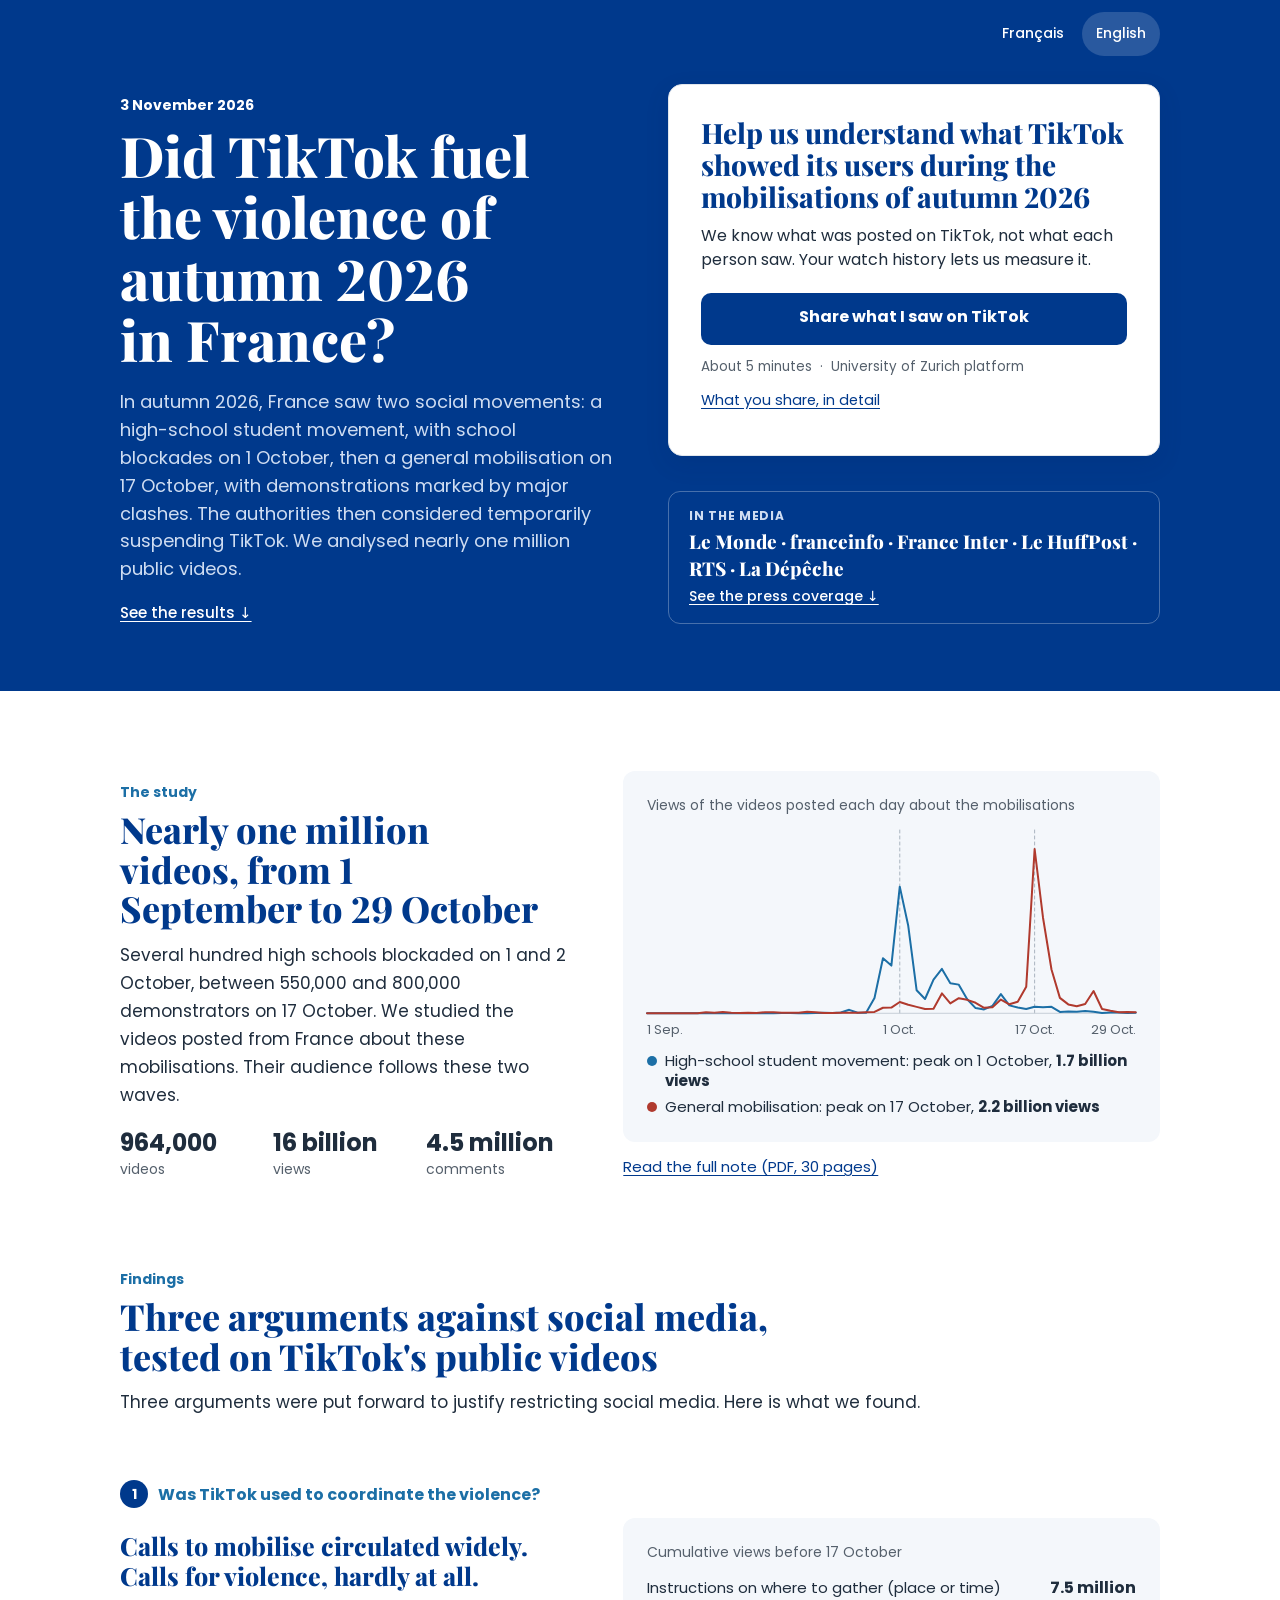
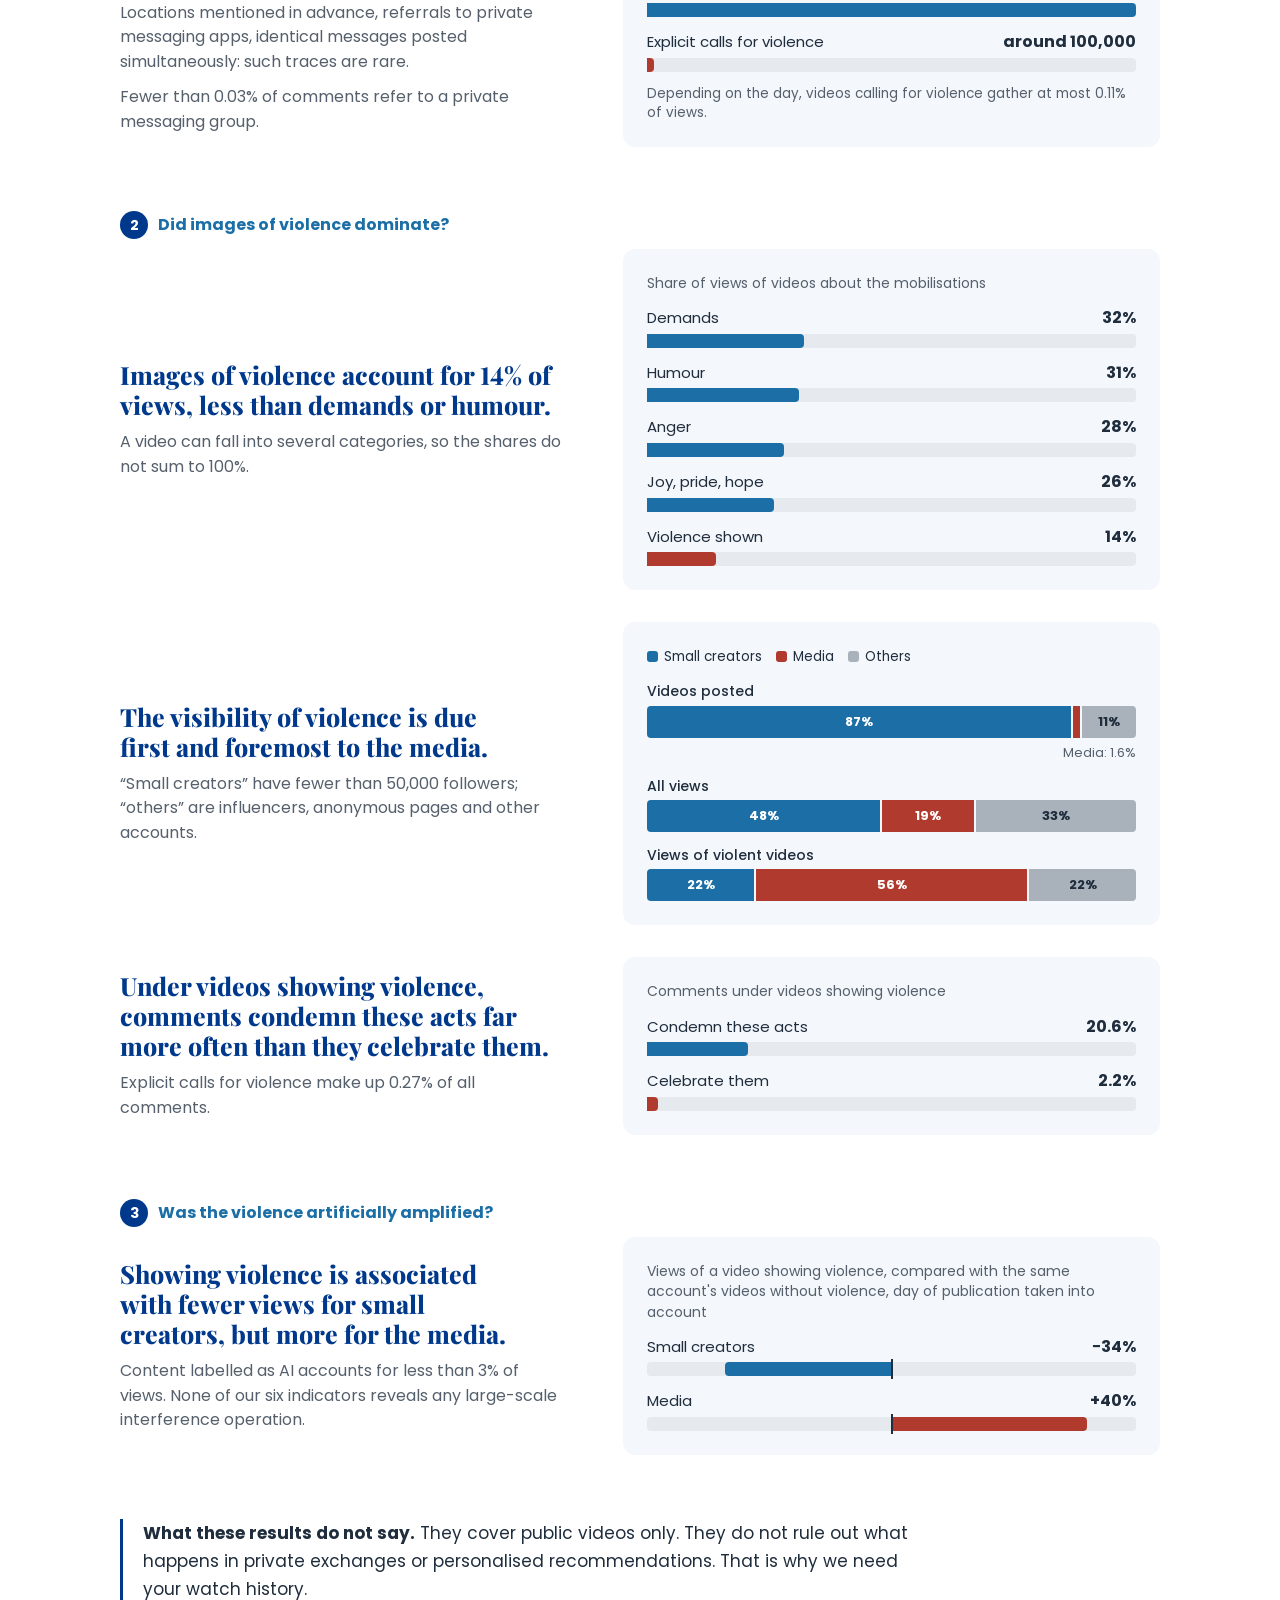
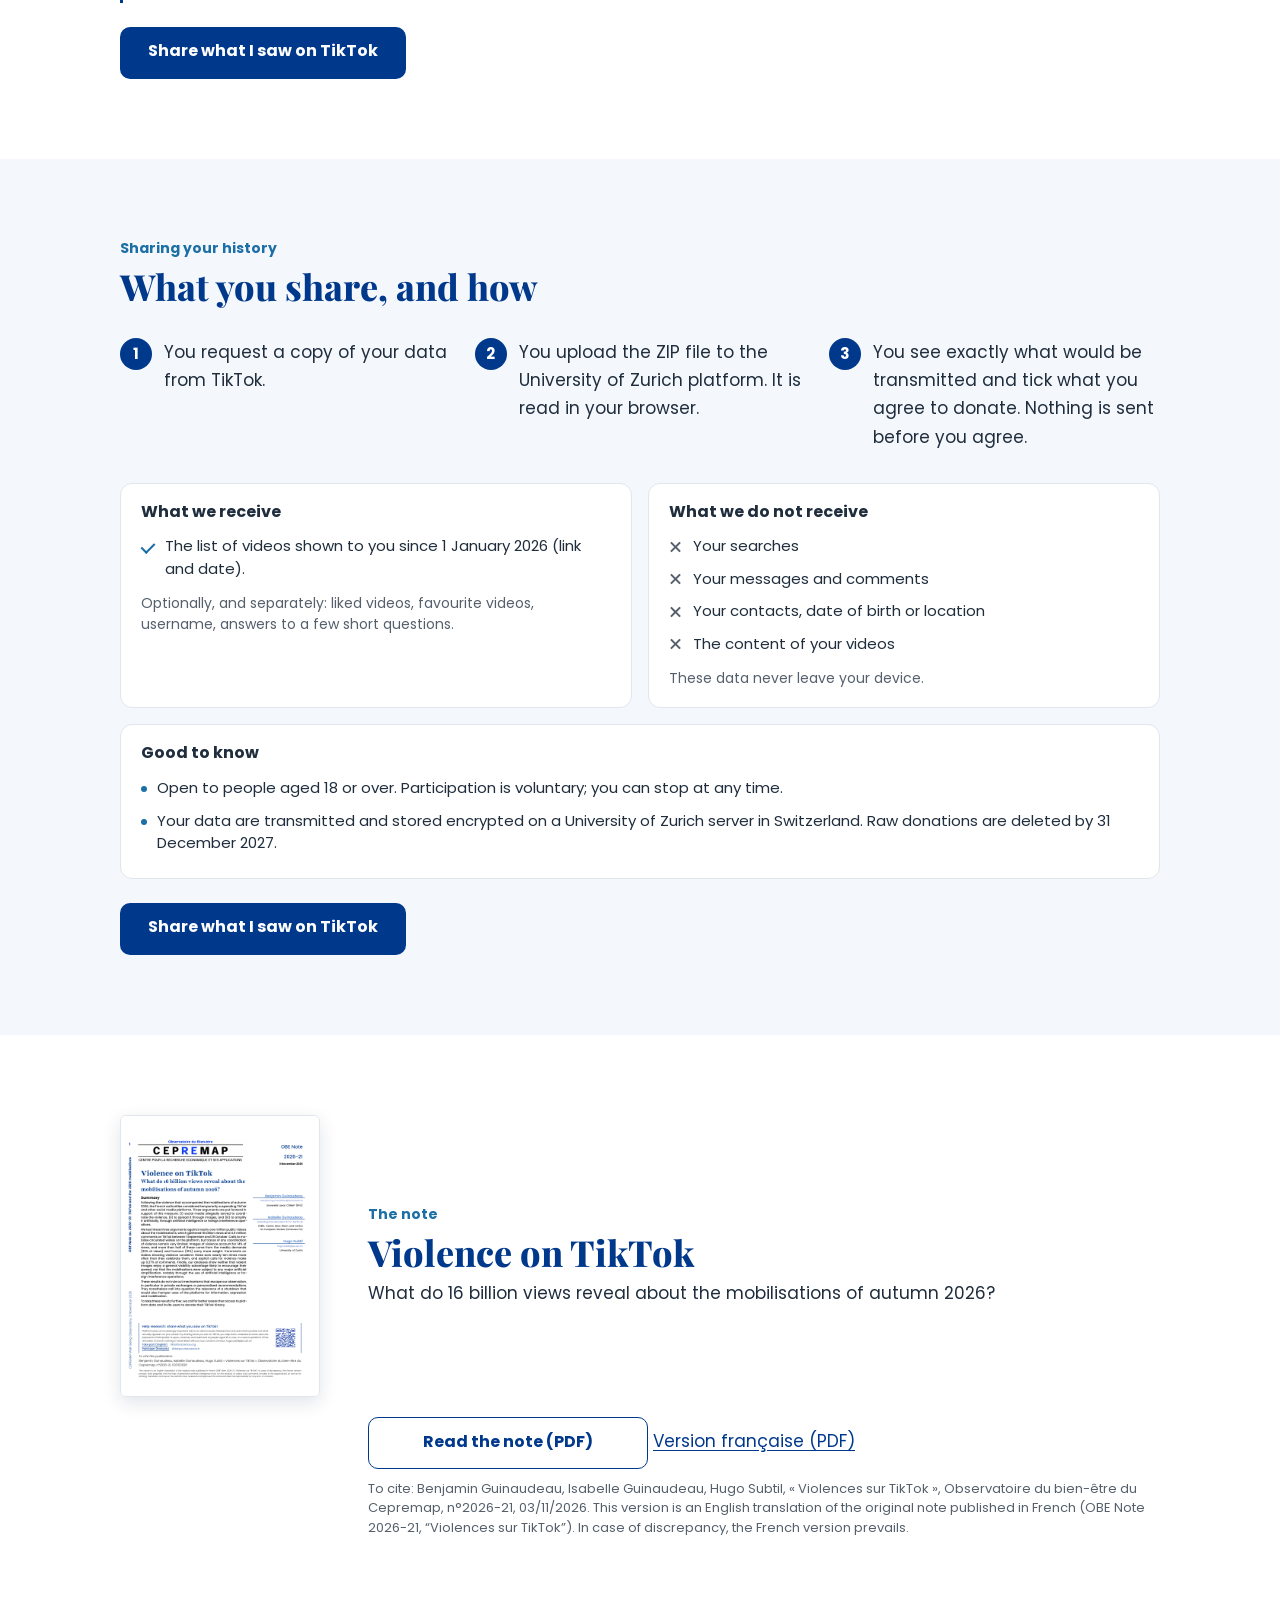
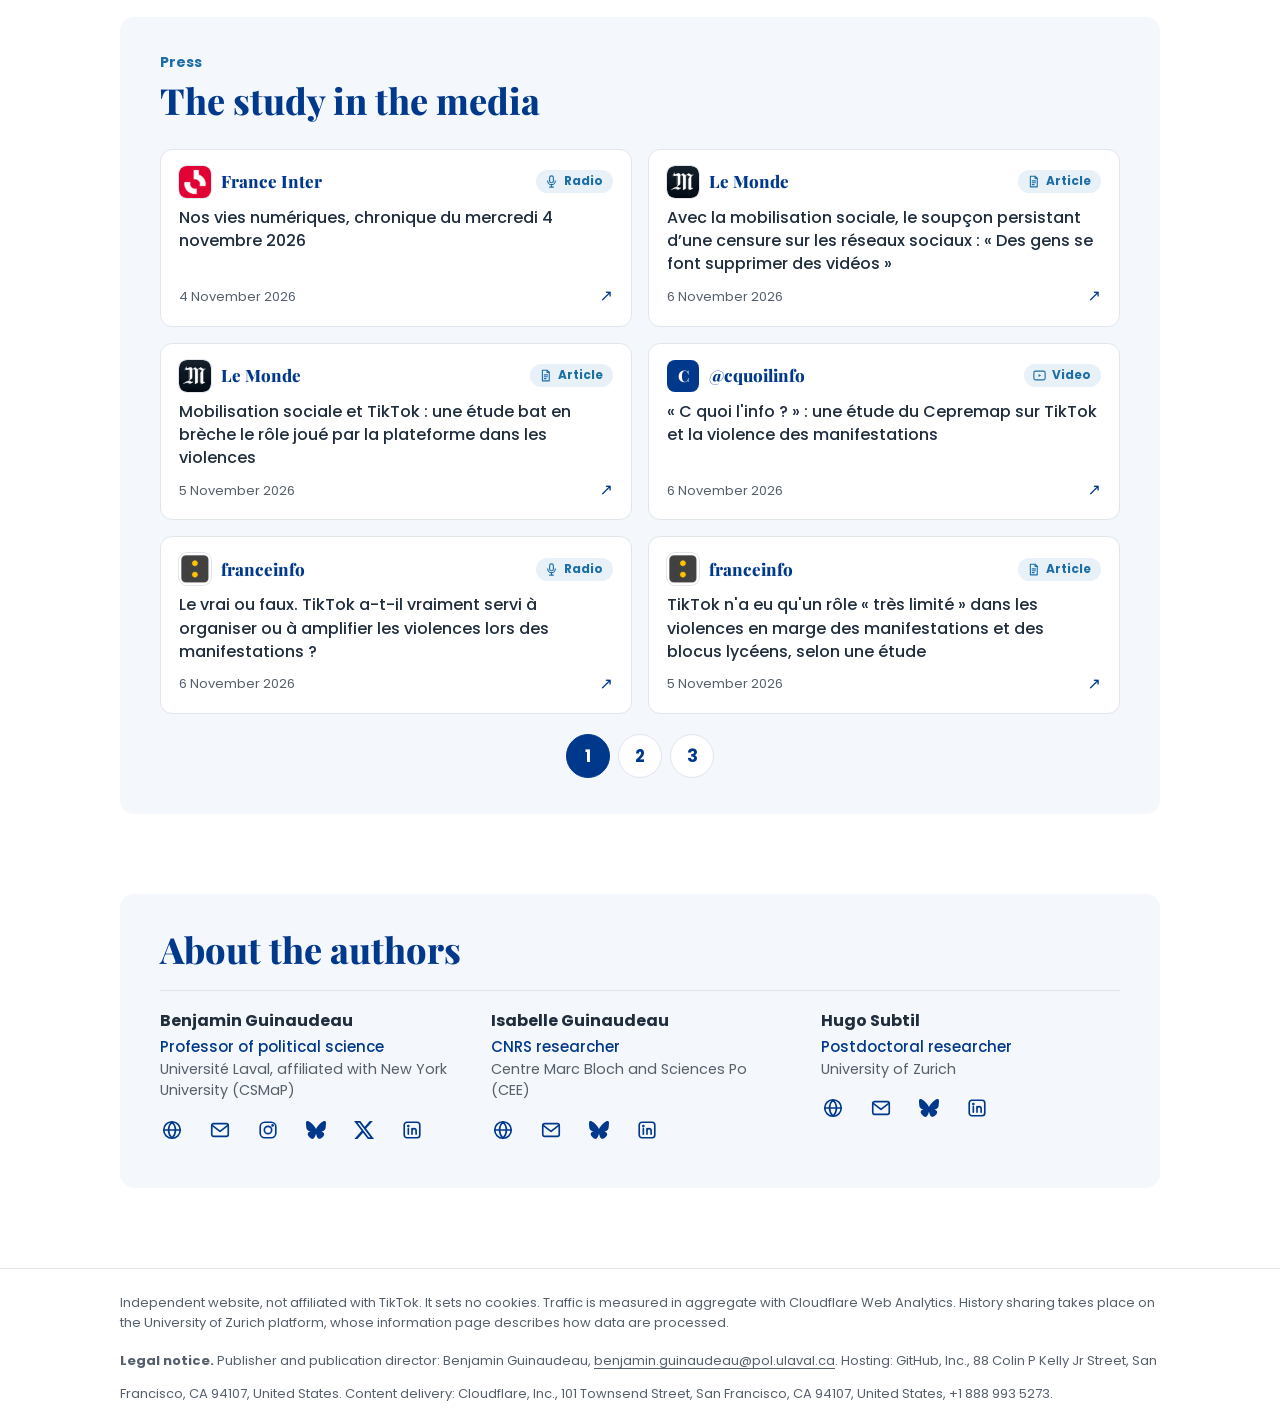
==== en/index.html @ 7c934eb7 "Revue de presse : Entrevue en fin de liste Co-Authored-By: Claude Opus 5.5 <noreply@anthropic.com>" ====
<!doctype html>
<html lang="en">
<head>
  <meta charset="utf-8">
  <meta name="viewport" content="width=device-width, initial-scale=1, viewport-fit=cover">
  <title>Did TikTok fuel the violence of autumn 2026 in France? A political science study</title>
  <meta name="description" content="Nearly one million TikTok videos posted from France during the mobilisations of autumn 2026: what they show, and how to share your TikTok watch history with researchers.">
  <link rel="canonical" href="https://tiktokpourlascience.fr/en/">
  <link rel="alternate" hreflang="fr" href="https://tiktokpourlascience.fr/">
  <link rel="alternate" hreflang="en" href="https://tiktokpourlascience.fr/en/">
  <meta property="og:type" content="website">
  <meta property="og:locale" content="en_GB">
  <meta property="og:title" content="Did TikTok fuel the violence of autumn 2026 in France?">
  <meta property="og:description" content="Help us understand the mobilisations on TikTok by sharing what you saw.">
  <meta property="og:url" content="https://tiktokpourlascience.fr/en/">
  <meta property="og:image" content="https://tiktokpourlascience.fr/assets/og-en-5.png">
  <meta name="twitter:card" content="summary_large_image">
  <link rel="icon" href="data:image/svg+xml,%3Csvg xmlns='http://www.w3.org/2000/svg' viewBox='0 0 32 32'%3E%3Crect width='32' height='32' rx='6' fill='%2300398C'/%3E%3Crect x='7' y='17' width='5' height='8' fill='%23fff'/%3E%3Crect x='14' y='7' width='5' height='18' fill='%23fff'/%3E%3Crect x='21' y='13' width='5' height='12' fill='%23fff'/%3E%3C/svg%3E">
  <link rel="preload" href="../assets/fonts/playfair-800.woff2" as="font" type="font/woff2" crossorigin>
  <link rel="stylesheet" href="../assets/style.css?v=8">
</head>
<body>

<main>
  <div class="hero">
    <div class="wrap">
      <nav class="lang" aria-label="Language"><a href="../" hreflang="fr" lang="fr">Français</a><span aria-current="true">English</span></nav>
      <div class="hero-grid">
        <div>
          <p class="eyebrow">3 November 2026</p>
          <h1>Did TikTok fuel the violence of autumn 2026 in France?</h1>
          <p class="context">In autumn 2026, France saw two social movements: a high-school student movement, with school blockades on 1 October, then a general mobilisation on 17 October, with demonstrations marked by major clashes. The authorities then considered temporarily suspending TikTok. We analysed nearly one million public videos.</p>
          <a class="touch to-results" href="#results">See the results ↓</a>
        </div>
        <a class="press-strip" href="#press"><span class="press-strip-label">In the media</span><span class="press-strip-names">Le&nbsp;Monde · franceinfo · France&nbsp;Inter · Le&nbsp;HuffPost · RTS · La&nbsp;Dépêche</span><span class="press-strip-go">See the press coverage ↓</span></a>
        <aside class="callout" aria-labelledby="callout-title">
          <h2 id="callout-title">Help us understand what TikTok showed its users during the mobilisations of autumn 2026</h2>
          <p>We know what was posted on TikTok, not what each person saw. Your watch history lets us measure it.</p>
          <a class="btn" href="https://datadonation.uzh.ch/ddm/studies/tiktok-mouvement-2026/briefing/?lang=en">Share what I saw on TikTok</a>
          <ul class="facts"><li>About 5 minutes</li><li>University of Zurich platform</li></ul>
          <a class="touch" href="#share">What you share, in detail</a>
        </aside>
      </div>
    </div>
  </div>

  <section class="study">
      <div class="wrap study-grid">
        <div>
          <p class="eyebrow">The study</p>
          <h2 class="section-title">Nearly one million videos, from 1 September to 29 October</h2>
          <p class="lead">Several hundred high schools blockaded on 1 and 2 October, between 550,000 and 800,000 demonstrators on 17 October. We studied the videos posted from France about these mobilisations. Their audience follows these two waves.</p>
          <ul class="numbers">
            <li><b>964,000</b> videos</li>
            <li><b>16 billion</b> views</li>
            <li><b>4.5 million</b> comments</li>
          </ul>
        </div>
        <div>
          <figure class="panel waves" role="img" aria-label="Views of the videos posted each day, 1 September to 29 October 2026: two peaks, 1.7 billion views on 1 October for the high-school student movement and 2.2 billion on 17 October for the general mobilisation.">
            <p class="chart-title">Views of the videos posted each day about the mobilisations</p>
            <svg viewBox="0 0 640 240" aria-hidden="true">
              <path class="mark" d="M331 0 V240"/>
              <path class="mark" d="M507.6 0 V240"/>
              <path class="base" d="M0 240 H640"/>
              <path class="a" d="M0.0 240.0 L11.0 240.0 L22.1 240.0 L33.1 240.0 L44.1 240.0 L55.2 240.0 L66.2 240.0 L77.2 240.0 L88.3 240.0 L99.3 240.0 L110.3 239.8 L121.4 240.0 L132.4 240.0 L143.4 240.0 L154.5 240.0 L165.5 240.0 L176.6 239.8 L187.6 239.7 L198.6 240.0 L209.7 239.9 L220.7 239.8 L231.7 239.4 L242.8 239.6 L253.8 238.9 L264.8 235.5 L275.9 239.3 L286.9 239.4 L297.9 220.0 L309.0 168.0 L320.0 177.6 L331.0 74.2 L342.1 125.4 L353.1 209.9 L364.1 221.3 L375.2 196.0 L386.2 181.9 L397.2 200.7 L408.3 202.5 L419.3 221.6 L430.3 233.2 L441.4 235.0 L452.4 230.3 L463.4 214.9 L474.5 229.7 L485.5 232.4 L496.6 234.3 L507.6 231.4 L518.6 232.2 L529.7 231.6 L540.7 238.3 L551.7 237.8 L562.8 238.1 L573.8 237.1 L584.8 238.1 L595.9 239.5 L606.9 239.0 L617.9 239.1 L629.0 239.6 L640.0 239.4"/>
              <path class="b" d="M0.0 239.9 L11.0 240.0 L22.1 240.0 L33.1 240.0 L44.1 240.0 L55.2 240.0 L66.2 240.0 L77.2 238.8 L88.3 239.2 L99.3 238.2 L110.3 239.2 L121.4 239.7 L132.4 239.4 L143.4 239.7 L154.5 238.6 L165.5 238.7 L176.6 239.4 L187.6 239.2 L198.6 239.4 L209.7 238.1 L220.7 238.6 L231.7 239.5 L242.8 239.5 L253.8 239.3 L264.8 239.3 L275.9 239.4 L286.9 238.7 L297.9 238.3 L309.0 232.8 L320.0 232.6 L331.0 225.2 L342.1 228.9 L353.1 231.6 L364.1 234.3 L375.2 234.1 L386.2 214.0 L397.2 227.1 L408.3 220.2 L419.3 222.4 L430.3 226.3 L441.4 232.8 L452.4 232.1 L463.4 222.0 L474.5 228.2 L485.5 225.0 L496.6 205.4 L507.6 24.9 L518.6 114.9 L529.7 182.7 L540.7 219.8 L551.7 228.4 L562.8 230.9 L573.8 227.9 L584.8 210.8 L595.9 234.4 L606.9 236.8 L617.9 238.7 L629.0 238.5 L640.0 238.7"/>
            </svg>
            <div class="axis"><span style="left:0">1 Sep.</span><span style="left:51.7%">1 Oct.</span><span style="left:79.3%">17 Oct.</span><span style="left:100%">29 Oct.</span></div>
            <ul class="peaks">
              <li style="--c:var(--series-blue)">High-school student movement: peak on 1 October, <b>1.7 billion views</b></li>
              <li style="--c:var(--series-red)">General mobilisation: peak on 17 October, <b>2.2 billion views</b></li>
            </ul>
          </figure>
          <a class="touch pdf-link" href="../pdf/violence-on-tiktok-2026-21.pdf?v=3">Read the full note (PDF, 30 pages)</a>
        </div>
      </div>
    </section>

  <div class="after-hero">
    <section class="results" id="results">
      <div class="wrap">
        <p class="eyebrow">Findings</p>
        <h2 class="section-title">Three arguments against social media, tested on TikTok's public videos</h2>
        <p class="lead">Three arguments were put forward to justify restricting social media. Here is what we found.</p>

        <div class="chapter">
          <p class="question"><i>1</i> Was TikTok used to coordinate the violence?</p>
          <article class="finding">
            <div>
              <h3>Calls to mobilise circulated widely. Calls for violence, hardly at all.</h3>
              <p class="text">Locations mentioned in advance, referrals to private messaging apps, identical messages posted simultaneously: such traces are rare.</p>
              <p class="text">Fewer than 0.03% of comments refer to a private messaging group.</p>
            </div>
            <figure class="panel">
              <p class="chart-title">Cumulative views before 17 October</p>
              <ul class="bars" role="img" aria-label="Before 17 October, instructions on where to gather attracted 7.5 million views and explicit calls for violence around 100,000.">
                <li class=""><span class="row"><span>Instructions on where to gather (place or time)</span> <b>7.5 million</b></span><span class="track"><i style="width:100%"></i></span></li>
                <li class="hot"><span class="row"><span>Explicit calls for violence</span> <b>around 100,000</b></span><span class="track"><i style="width:1.33%"></i></span></li>
              </ul>
              <p class="note-line">Depending on the day, videos calling for violence gather at most 0.11% of views.</p>
            </figure>
          </article>
        </div>

        <div class="chapter">
          <p class="question"><i>2</i> Did images of violence dominate?</p>
          <article class="finding">
            <div>
              <h3>Images of violence account for 14% of views, less than demands or humour.</h3>
              <p class="text">A video can fall into several categories, so the shares do not sum to 100%.</p>
            </div>
            <figure class="panel">
              <p class="chart-title">Share of views of videos about the mobilisations</p>
              <ul class="bars" role="img" aria-label="Share of views: demands 32%, humour 31%, anger 28%, joy, pride, hope 26%, violence shown 14%.">
                <li class=""><span class="row"><span>Demands</span> <b>32%</b></span><span class="track"><i style="width:32%"></i></span></li>
                <li class=""><span class="row"><span>Humour</span> <b>31%</b></span><span class="track"><i style="width:31%"></i></span></li>
                <li class=""><span class="row"><span>Anger</span> <b>28%</b></span><span class="track"><i style="width:28%"></i></span></li>
                <li class=""><span class="row"><span>Joy, pride, hope</span> <b>26%</b></span><span class="track"><i style="width:26%"></i></span></li>
                <li class="hot"><span class="row"><span>Violence shown</span> <b>14%</b></span><span class="track"><i style="width:14%"></i></span></li>
              </ul>
            </figure>
          </article>
          <article class="finding">
            <div>
              <h3>The visibility of violence is due first and foremost to the media.</h3>
              <p class="text">“Small creators” have fewer than 50,000 followers; “others” are influencers, anonymous pages and other accounts.</p>
            </div>
            <figure class="panel">
              <div class="legend">
                <span style="--c:var(--series-blue)">Small creators</span>
                <span style="--c:var(--series-red)">Media</span>
                <span style="--c:var(--series-grey)">Others</span>
              </div>
              <div class="stack">
                <div>
                  <h4>Videos posted</h4>
                  <div class="seg" role="img" aria-label="Videos posted: small creators 87%, media 1.6%, others 11%."><i class="s" style="flex:87">87%</i><i class="m" style="flex:1.6"></i><i class="o" style="flex:11">11%</i></div>
                  <p class="seg-note">Media: 1.6%</p>
                </div>
                <div>
                  <h4>All views</h4>
                  <div class="seg" role="img" aria-label="All views: small creators 48%, media 19%, others 33%."><i class="s" style="flex:48">48%</i><i class="m" style="flex:19">19%</i><i class="o" style="flex:33">33%</i></div>
                </div>
                <div>
                  <h4>Views of violent videos</h4>
                  <div class="seg" role="img" aria-label="Views of violent videos: small creators 22%, media 56%, others 22%."><i class="s" style="flex:22">22%</i><i class="m" style="flex:56">56%</i><i class="o" style="flex:22">22%</i></div>
                </div>
              </div>
            </figure>
          </article>
          <article class="finding">
            <div>
              <h3>Under videos showing violence, comments condemn these acts far more often than they celebrate them.</h3>
              <p class="text">Explicit calls for violence make up 0.27% of all comments.</p>
            </div>
            <figure class="panel">
              <p class="chart-title">Comments under videos showing violence</p>
              <ul class="bars" role="img" aria-label="20.6% of comments explicitly condemn these acts, 2.2% celebrate them.">
                <li class=""><span class="row"><span>Condemn these acts</span> <b>20.6%</b></span><span class="track"><i style="width:20.6%"></i></span></li>
                <li class="hot"><span class="row"><span>Celebrate them</span> <b>2.2%</b></span><span class="track"><i style="width:2.2%"></i></span></li>
              </ul>
            </figure>
          </article>
        </div>

        <div class="chapter">
          <p class="question"><i>3</i> Was the violence artificially amplified?</p>
          <article class="finding">
            <div>
              <h3>Showing violence is associated with fewer views for small creators, but more for the media.</h3>
              <p class="text">Content labelled as AI accounts for less than 3% of views. None of our six indicators reveals any large-scale interference operation.</p>
            </div>
            <figure class="panel">
              <p class="chart-title">Views of a video showing violence, compared with the same account's videos without violence, day of publication taken into account</p>
              <ul class="bars center" role="img" aria-label="Showing violence is associated with 34% fewer views for small creators and 40% more views for the media.">
                <li class="neg"><span class="row"><span>Small creators</span> <b>−34%</b></span><span class="track"><i style="left:16%;width:34%"></i></span></li>
                <li class="hot"><span class="row"><span>Media</span> <b>+40%</b></span><span class="track"><i style="left:50%;width:40%"></i></span></li>
              </ul>
            </figure>
          </article>
        </div>

        <p class="limit"><strong>What these results do not say.</strong> They cover public videos only. They do not rule out what happens in private exchanges or personalised recommendations. That is why we need your watch history.</p>
        <div class="limit-cta desk-only"><a class="btn inline" href="https://datadonation.uzh.ch/ddm/studies/tiktok-mouvement-2026/briefing/?lang=en">Share what I saw on TikTok</a></div>
      </div>
    </section>

    <section class="share" id="share">
      <div class="wrap">
        <p class="eyebrow">Sharing your history</p>
        <h2 class="section-title">What you share, and how</h2>
        <ol class="steps">
          <li>You request a copy of your data from TikTok.</li>
          <li>You upload the ZIP file to the University of Zurich platform. It is read in your browser.</li>
          <li>You see exactly what would be transmitted and tick what you agree to donate. Nothing is sent before you agree.</li>
        </ol>
        <div class="cards">
          <div class="card">
            <h3>What we receive</h3>
            <ul class="check"><li>The list of videos shown to you since 1 January 2026 (link and date).</li></ul>
            <p class="opt">Optionally, and separately: liked videos, favourite videos, username, answers to a few short questions.</p>
          </div>
          <div class="card">
            <h3>What we do not receive</h3>
            <ul class="no"><li>Your searches</li><li>Your messages and comments</li><li>Your contacts, date of birth or location</li><li>The content of your videos</li></ul>
            <p class="stay">These data never leave your device.</p>
          </div>
        </div>
        <div class="know">
          <h3>Good to know</h3>
          <ul><li>Open to people aged 18 or over. Participation is voluntary; you can stop at any time.</li><li>Your data are transmitted and stored encrypted on a University of Zurich server in Switzerland. Raw donations are deleted by 31 December 2027.</li></ul>
        </div>
        <div class="share-cta desk-only"><a class="btn inline" href="https://datadonation.uzh.ch/ddm/studies/tiktok-mouvement-2026/briefing/?lang=en">Share what I saw on TikTok</a></div>
      </div>
    </section>

    <div class="sticky-cta"><a class="btn" href="https://datadonation.uzh.ch/ddm/studies/tiktok-mouvement-2026/briefing/?lang=en">Share what I saw on TikTok</a></div>
  </div>

  <section class="note">
    <div class="wrap note-grid">
      <a class="cover" href="../pdf/violence-on-tiktok-2026-21.pdf?v=3"><img src="../assets/cover-en-01.png?v=2" width="520" height="735" alt="First page of the note" loading="lazy" decoding="async"></a>
      <div>
        <p class="eyebrow">The note</p>
        <h2>Violence on TikTok</h2>
        <p class="subtitle">What do 16 billion views reveal about the mobilisations of autumn 2026?</p>
      </div>
      <div class="note-actions">
        <a class="btn secondary inline" href="../pdf/violence-on-tiktok-2026-21.pdf?v=3">Read the note (PDF)</a>
        <a class="touch" href="../pdf/violences-sur-tiktok-2026-21.pdf?v=3" hreflang="fr" lang="fr">Version française (PDF)</a>
        <p class="cite">To cite: Benjamin Guinaudeau, Isabelle Guinaudeau, Hugo Subtil, « Violences sur TikTok », Observatoire du bien-être du Cepremap, n°2026-21, 03/11/2026. This version is an English translation of the original note published in French (OBE Note 2026-21, “Violences sur TikTok”). In case of discrepancy, the French version prevails.</p>
      </div>
    </div>
  </section>

  <section class="press" id="press" aria-labelledby="press-title">
    <div class="wrap">
      <div class="press-box">
        <p class="eyebrow">Press</p>
        <h2 class="section-title" id="press-title">The study in the media</h2>
        <input type="radio" name="press-page" id="pp-1" class="pp" aria-label="Press coverage page 1" checked>
        <input type="radio" name="press-page" id="pp-2" class="pp" aria-label="Press coverage page 2">
        <input type="radio" name="press-page" id="pp-3" class="pp" aria-label="Press coverage page 3">
        <ul class="press-list">
        <li data-p="1"><a class="press-card" href="https://www.radiofrance.fr/franceinter/podcasts/nos-vies-numeriques/nos-vies-numeriques-du-mercredi-04-novembre-2026-5705289"><span class="press-top"><span class="press-who"><img class="press-logo" src="../assets/logos/franceinter.fr.png" width="32" height="32" alt="" loading="lazy" decoding="async"><b class="press-outlet">France Inter</b></span><span class="press-kind"><svg viewBox="0 0 24 24" aria-hidden="true"><rect x="9" y="3" width="6" height="11" rx="3"/><path d="M6 11a6 6 0 0 0 12 0M12 17v4M9 21h6"/></svg>Radio</span></span><span class="press-title" lang="fr">Nos vies numériques, chronique du mercredi 4 novembre 2026</span><span class="press-date">4 November 2026<span class="press-arrow" aria-hidden="true">↗</span></span></a></li>
        <li data-p="1"><a class="press-card" href="https://www.lemonde.fr/pixels/article/2026/11/06/avec-la-mobilisation-sociale-le-soupcon-persistant-d-une-censure-sur-les-reseaux-sociaux-des-gens-se-font-supprimer-des-videos_6807727_4408996.html"><span class="press-top"><span class="press-who"><img class="press-logo" src="../assets/logos/lemonde.fr.png" width="32" height="32" alt="" loading="lazy" decoding="async"><b class="press-outlet">Le Monde</b></span><span class="press-kind"><svg viewBox="0 0 24 24" aria-hidden="true"><path d="M7 3.5h7.5L18 7v13.500H7z"/><path d="M14.500 3.5V7H18M10 11h5M10 14h5M10 17h3"/></svg>Article</span></span><span class="press-title" lang="fr">Avec la mobilisation sociale, le soupçon persistant d’une censure sur les réseaux sociaux : « Des gens se font supprimer des vidéos »</span><span class="press-date">6 November 2026<span class="press-arrow" aria-hidden="true">↗</span></span></a></li>
        <li data-p="1"><a class="press-card" href="https://www.lemonde.fr/pixels/article/2026/11/05/mobilisation-sociale-et-tiktok-une-etude-bat-en-breche-le-role-joue-par-la-plateforme-dans-les-violences_6807112_4408996.html"><span class="press-top"><span class="press-who"><img class="press-logo" src="../assets/logos/lemonde.fr.png" width="32" height="32" alt="" loading="lazy" decoding="async"><b class="press-outlet">Le Monde</b></span><span class="press-kind"><svg viewBox="0 0 24 24" aria-hidden="true"><path d="M7 3.5h7.5L18 7v13.500H7z"/><path d="M14.500 3.5V7H18M10 11h5M10 14h5M10 17h3"/></svg>Article</span></span><span class="press-title" lang="fr">Mobilisation sociale et TikTok : une étude bat en brèche le rôle joué par la plateforme dans les violences</span><span class="press-date">5 November 2026<span class="press-arrow" aria-hidden="true">↗</span></span></a></li>
        <li data-p="1"><a class="press-card" href="https://www.instagram.com/reel/DfaB45lEnlY/"><span class="press-top"><span class="press-who"><span class="press-logo mono" aria-hidden="true">C</span><b class="press-outlet">@cquoilinfo</b></span><span class="press-kind"><svg viewBox="0 0 24 24" aria-hidden="true"><rect x="3" y="5" width="18" height="14" rx="2.5"/><path d="M10.500 9.500v5l4-2.500z" class="fill"/></svg>Video</span></span><span class="press-title" lang="fr">« C quoi l&#x27;info ? » : une étude du Cepremap sur TikTok et la violence des manifestations</span><span class="press-date">6 November 2026<span class="press-arrow" aria-hidden="true">↗</span></span></a></li>
        <li data-p="1"><a class="press-card" href="https://www.franceinfo.fr/replay-radio/le-vrai-du-faux/vrai-ou-faux-tiktok-a-t-il-vraiment-servi-a-organiser-ou-a-amplifier-les-violences-lors-des-manifestations_8249902.html"><span class="press-top"><span class="press-who"><img class="press-logo" src="../assets/logos/franceinfo.fr.png" width="32" height="32" alt="" loading="lazy" decoding="async"><b class="press-outlet">franceinfo</b></span><span class="press-kind"><svg viewBox="0 0 24 24" aria-hidden="true"><rect x="9" y="3" width="6" height="11" rx="3"/><path d="M6 11a6 6 0 0 0 12 0M12 17v4M9 21h6"/></svg>Radio</span></span><span class="press-title" lang="fr">Le vrai ou faux. TikTok a-t-il vraiment servi à organiser ou à amplifier les violences lors des manifestations ?</span><span class="press-date">6 November 2026<span class="press-arrow" aria-hidden="true">↗</span></span></a></li>
        <li data-p="1"><a class="press-card" href="https://www.franceinfo.fr/societe/mobilisation-du-17-octobre/tiktok-n-a-eu-qu-un-role-tres-limite-dans-les-violences-en-marge-des-manifestations-et-des-blocus-lyceens-selon-une-etude_8269067.html"><span class="press-top"><span class="press-who"><img class="press-logo" src="../assets/logos/franceinfo.fr.png" width="32" height="32" alt="" loading="lazy" decoding="async"><b class="press-outlet">franceinfo</b></span><span class="press-kind"><svg viewBox="0 0 24 24" aria-hidden="true"><path d="M7 3.5h7.5L18 7v13.500H7z"/><path d="M14.500 3.5V7H18M10 11h5M10 14h5M10 17h3"/></svg>Article</span></span><span class="press-title" lang="fr">TikTok n&#x27;a eu qu&#x27;un rôle « très limité » dans les violences en marge des manifestations et des blocus lycéens, selon une étude</span><span class="press-date">5 November 2026<span class="press-arrow" aria-hidden="true">↗</span></span></a></li>
        <li data-p="2"><a class="press-card" href="https://www.instagram.com/reel/DfVCsXaR90l/"><span class="press-top"><span class="press-who"><span class="press-logo mono" aria-hidden="true">C</span><b class="press-outlet">@cest_le_mat</b></span><span class="press-kind"><svg viewBox="0 0 24 24" aria-hidden="true"><rect x="3" y="5" width="18" height="14" rx="2.5"/><path d="M10.500 9.500v5l4-2.500z" class="fill"/></svg>Video</span></span><span class="press-title" lang="fr">Reel Instagram présentant l&#x27;étude « Violences sur TikTok »</span><span class="press-date">4 November 2026<span class="press-arrow" aria-hidden="true">↗</span></span></a></li>
        <li data-p="2"><a class="press-card" href="https://www.huffingtonpost.fr/france/article/tiktok-est-accuse-d-attiser-la-violence-de-l-automne-social-mais-ces-16-milliards-de-vues-de-videos-disent-autre-chose_351271.html"><span class="press-top"><span class="press-who"><img class="press-logo" src="../assets/logos/huffingtonpost.fr.png" width="32" height="32" alt="" loading="lazy" decoding="async"><b class="press-outlet">Le HuffPost</b></span><span class="press-kind"><svg viewBox="0 0 24 24" aria-hidden="true"><path d="M7 3.5h7.5L18 7v13.500H7z"/><path d="M14.500 3.5V7H18M10 11h5M10 14h5M10 17h3"/></svg>Article</span></span><span class="press-title" lang="fr">TikTok est accusé d&#x27;attiser la violence de l&#x27;automne social, mais ces 16 milliards de vues de vidéos disent autre chose</span><span class="press-date">4 November 2026<span class="press-arrow" aria-hidden="true">↗</span></span></a></li>
        <li data-p="2"><a class="press-card" href="https://www.ladepeche.fr/2026/11/04/violences-attisees-sur-tiktok-une-etude-met-a-mal-les-arguments-du-gouvernement-contre-le-reseau-social-13635197.php"><span class="press-top"><span class="press-who"><img class="press-logo" src="../assets/logos/ladepeche.fr.png" width="32" height="32" alt="" loading="lazy" decoding="async"><b class="press-outlet">La Dépêche du Midi</b></span><span class="press-kind"><svg viewBox="0 0 24 24" aria-hidden="true"><path d="M7 3.5h7.5L18 7v13.500H7z"/><path d="M14.500 3.5V7H18M10 11h5M10 14h5M10 17h3"/></svg>Article</span></span><span class="press-title" lang="fr">Violences attisées sur TikTok : une étude met à mal les arguments du gouvernement contre le réseau social</span><span class="press-date">4 November 2026<span class="press-arrow" aria-hidden="true">↗</span></span></a></li>
        <li data-p="2"><a class="press-card" href="https://www.rts.ch/play/tv/fastcheck/video/tiktok-est-il-vraiment-un-accelerateur-demeutes-vrai-ou-faux-?urn=urn:rts:video:bccb9ca4-0a64-3935-8808-6ce2712120fe"><span class="press-top"><span class="press-who"><img class="press-logo" src="../assets/logos/rts.ch.png" width="32" height="32" alt="" loading="lazy" decoding="async"><b class="press-outlet">RTS</b></span><span class="press-kind"><svg viewBox="0 0 24 24" aria-hidden="true"><rect x="3" y="5" width="18" height="14" rx="2.5"/><path d="M10.500 9.500v5l4-2.500z" class="fill"/></svg>Video</span></span><span class="press-title" lang="fr">FastCheck. TikTok est-il vraiment un accélérateur d&#x27;émeutes ? Vrai ou faux</span><span class="press-date">4 November 2026<span class="press-arrow" aria-hidden="true">↗</span></span></a></li>
        <li data-p="2"><a class="press-card" href="https://www.technomedia.org/2026/11/violences-attisees-sur-tiktok-une-etude.html"><span class="press-top"><span class="press-who"><span class="press-logo mono" aria-hidden="true">T</span><b class="press-outlet">Technomedia</b></span><span class="press-kind"><svg viewBox="0 0 24 24" aria-hidden="true"><path d="M7 3.5h7.5L18 7v13.500H7z"/><path d="M14.500 3.5V7H18M10 11h5M10 14h5M10 17h3"/></svg>Article</span></span><span class="press-title" lang="fr">Violences attisées sur TikTok : une étude met à mal les arguments du gouvernement</span><span class="press-date">4 November 2026<span class="press-arrow" aria-hidden="true">↗</span></span></a></li>
        <li data-p="2"><a class="press-card" href="https://www.rts.ch/audio-podcast/2026/audio/selon-une-etude-tiktok-n-est-pas-un-accelerateur-de-violence-lors-de-mobilisations-politiques-interview-d-hugo-subtil-29404738.html"><span class="press-top"><span class="press-who"><img class="press-logo" src="../assets/logos/rts.ch.png" width="32" height="32" alt="" loading="lazy" decoding="async"><b class="press-outlet">RTS</b></span><span class="press-kind"><svg viewBox="0 0 24 24" aria-hidden="true"><path d="M5 14v-2a7 7 0 0 1 14 0v2"/><rect x="4" y="14" width="4" height="6" rx="1.5"/><rect x="16" y="14" width="4" height="6" rx="1.5"/></svg>Audio</span></span><span class="press-title" lang="fr">Selon une étude, TikTok n&#x27;est pas un accélérateur de violence lors de mobilisations politiques : interview d&#x27;Hugo Subtil</span><span class="press-date">3 November 2026<span class="press-arrow" aria-hidden="true">↗</span></span></a></li>
        <li data-p="3"><a class="press-card" href="https://www.rts.ch/info/societe/2026/article/tiktok-une-etude-refute-tout-role-d-incubateur-de-violence-29404703.html"><span class="press-top"><span class="press-who"><img class="press-logo" src="../assets/logos/rts.ch.png" width="32" height="32" alt="" loading="lazy" decoding="async"><b class="press-outlet">RTS Info</b></span><span class="press-kind"><svg viewBox="0 0 24 24" aria-hidden="true"><rect x="3" y="5" width="18" height="14" rx="2.5"/><path d="M10.500 9.500v5l4-2.500z" class="fill"/></svg>Video</span></span><span class="press-title" lang="fr">TikTok : une étude réfute tout rôle d&#x27;incubateur de violence</span><span class="press-date">3 November 2026<span class="press-arrow" aria-hidden="true">↗</span></span></a></li>
        <li data-p="3"><a class="press-card" href="https://www.rts.ch/play/tv/forum/video/selon-une-etude-tiktok-nest-pas-un-accelerateur-de-violence-lors-de-mobilisations-politiques-interview-dhugo-subtil?urn=urn:rts:video:c660b155-dd62-394b-a84f-5c5af69116b5"><span class="press-top"><span class="press-who"><img class="press-logo" src="../assets/logos/rts.ch.png" width="32" height="32" alt="" loading="lazy" decoding="async"><b class="press-outlet">RTS</b></span><span class="press-kind"><svg viewBox="0 0 24 24" aria-hidden="true"><rect x="3" y="5" width="18" height="14" rx="2.5"/><path d="M10.500 9.500v5l4-2.500z" class="fill"/></svg>Video</span></span><span class="press-title" lang="fr">Forum. Selon une étude, TikTok n&#x27;est pas un accélérateur de violence lors de mobilisations politiques : interview d&#x27;Hugo Subtil</span><span class="press-date">3 November 2026<span class="press-arrow" aria-hidden="true">↗</span></span></a></li>
        <li data-p="3"><a class="press-card" href="https://entrevue.fr/societe/tiktok-comment-un-logiciel-moins-cher-a-rendu-le-gouvernement-aveugle-face/"><span class="press-top"><span class="press-who"><span class="press-logo mono" aria-hidden="true">E</span><b class="press-outlet">Entrevue</b></span><span class="press-kind"><svg viewBox="0 0 24 24" aria-hidden="true"><path d="M7 3.5h7.5L18 7v13.500H7z"/><path d="M14.500 3.5V7H18M10 11h5M10 14h5M10 17h3"/></svg>Article</span></span><span class="press-title" lang="fr">TikTok : comment un logiciel moins cher a rendu le gouvernement aveugle face aux mobilisations sociales</span><span class="press-date">6 November 2026<span class="press-arrow" aria-hidden="true">↗</span></span></a></li>
        </ul>
        <div class="pager" aria-hidden="true"><label for="pp-1">1</label><label for="pp-2">2</label><label for="pp-3">3</label></div>

      </div>
    </div>
  </section>

  <section class="about" aria-labelledby="about-title">
    <div class="wrap">
      <div class="about-box">
        <h2 id="about-title">About the authors</h2>
        <ul class="people">
          <li>
            <h3>Benjamin Guinaudeau</h3>
            <p class="role">Professor of political science</p>
            <p>Université Laval, affiliated with New York University (CSMaP)</p>
            <div class="contact"><a href="https://benguinaudeau.com/" aria-label="Website: Benjamin Guinaudeau" title="Website"><svg viewBox="0 0 24 24" aria-hidden="true"><circle cx="12" cy="12" r="9"/><path d="M3 12h18M12 3c2.5 2.6 3.8 5.6 3.8 9s-1.3 6.4-3.8 9c-2.5-2.6-3.8-5.6-3.8-9S9.500 5.600 12 3z"/></svg></a><a href="mailto:benjamin.guinaudeau@pol.ulaval.ca" aria-label="Email: Benjamin Guinaudeau" title="Email"><svg viewBox="0 0 24 24" aria-hidden="true"><rect x="3" y="5" width="18" height="14" rx="2"/><path d="M3.500 7l8.500 6.500L20.500 7"/></svg></a><a href="https://www.instagram.com/benguinaudeau/" aria-label="Instagram: Benjamin Guinaudeau" title="Instagram"><svg viewBox="0 0 24 24" aria-hidden="true"><rect x="3.500" y="3.500" width="17" height="17" rx="5"/><circle cx="12" cy="12" r="4"/><circle cx="17" cy="7" r="0.6" class="dot"/></svg></a><a href="https://bsky.app/profile/benguinaudeau.bsky.social" aria-label="Bluesky: Benjamin Guinaudeau" title="Bluesky"><svg viewBox="0 0 24 24" aria-hidden="true" class="solid"><path d="M12 10.8c-1.087-2.114-4.046-6.053-6.798-7.995C2.566.944 1.561 1.266.902 1.565.139 1.908 0 3.08 0 3.768c0 .69.378 5.65.624 6.479.815 2.736 3.713 3.66 6.383 3.364.136-.02.275-.039.415-.056-.138.022-.276.04-.415.056-3.912.58-7.387 2.005-2.83 7.078 5.013 5.19 6.87-1.113 7.823-4.308.953 3.195 2.05 9.271 7.733 4.308 4.267-4.308 1.172-6.498-2.74-7.078a8.741 8.741 0 0 1-.415-.056c.14.017.279.036.415.056 2.67.297 5.568-.628 6.383-3.364.246-.828.624-5.79.624-6.479 0-.688-.139-1.86-.902-2.203-.659-.299-1.664-.62-4.3 1.24C16.046 4.748 13.087 8.687 12 10.8z"/></svg></a><a href="https://x.com/benguinaudeau" aria-label="X: Benjamin Guinaudeau" title="X"><svg viewBox="0 0 24 24" aria-hidden="true" class="solid"><path d="M18.901 1.153h3.68l-8.04 9.19L24 22.846h-7.406l-5.8-7.584-6.638 7.584H.474l8.6-9.83L0 1.154h7.594l5.243 6.932ZM17.61 20.644h2.039L6.486 3.24H4.298Z"/></svg></a><a href="https://www.linkedin.com/in/benguinaudeau/" aria-label="LinkedIn: Benjamin Guinaudeau" title="LinkedIn"><svg viewBox="0 0 24 24" aria-hidden="true"><rect x="3.500" y="3.500" width="17" height="17" rx="3"/><path d="M8 10.500V16.500M12 16.500V10.500M12 13c0-1.500 1-2.500 2.200-2.500S16.500 11.500 16.500 13v3.500"/><circle cx="8" cy="7.700" r="0.6" class="dot"/></svg></a></div>
          </li>
          <li>
            <h3>Isabelle Guinaudeau</h3>
            <p class="role">CNRS researcher</p>
            <p>Centre Marc Bloch and Sciences Po (CEE)</p>
            <div class="contact"><a href="https://isabelleguinaudeau.eu/" aria-label="Website: Isabelle Guinaudeau" title="Website"><svg viewBox="0 0 24 24" aria-hidden="true"><circle cx="12" cy="12" r="9"/><path d="M3 12h18M12 3c2.5 2.6 3.8 5.6 3.8 9s-1.3 6.4-3.8 9c-2.5-2.6-3.8-5.6-3.8-9S9.500 5.600 12 3z"/></svg></a><a href="mailto:isabelle.guinaudeau@cmb.hu-berlin.de" aria-label="Email: Isabelle Guinaudeau" title="Email"><svg viewBox="0 0 24 24" aria-hidden="true"><rect x="3" y="5" width="18" height="14" rx="2"/><path d="M3.500 7l8.500 6.500L20.500 7"/></svg></a><a href="https://bsky.app/profile/iguinaudeau.bsky.social" aria-label="Bluesky: Isabelle Guinaudeau" title="Bluesky"><svg viewBox="0 0 24 24" aria-hidden="true" class="solid"><path d="M12 10.8c-1.087-2.114-4.046-6.053-6.798-7.995C2.566.944 1.561 1.266.902 1.565.139 1.908 0 3.08 0 3.768c0 .69.378 5.65.624 6.479.815 2.736 3.713 3.66 6.383 3.364.136-.02.275-.039.415-.056-.138.022-.276.04-.415.056-3.912.58-7.387 2.005-2.83 7.078 5.013 5.19 6.87-1.113 7.823-4.308.953 3.195 2.05 9.271 7.733 4.308 4.267-4.308 1.172-6.498-2.74-7.078a8.741 8.741 0 0 1-.415-.056c.14.017.279.036.415.056 2.67.297 5.568-.628 6.383-3.364.246-.828.624-5.79.624-6.479 0-.688-.139-1.86-.902-2.203-.659-.299-1.664-.62-4.3 1.24C16.046 4.748 13.087 8.687 12 10.8z"/></svg></a><a href="https://www.linkedin.com/in/isabelle-guinaudeau-071b0369/" aria-label="LinkedIn: Isabelle Guinaudeau" title="LinkedIn"><svg viewBox="0 0 24 24" aria-hidden="true"><rect x="3.500" y="3.500" width="17" height="17" rx="3"/><path d="M8 10.500V16.500M12 16.500V10.500M12 13c0-1.500 1-2.500 2.200-2.500S16.500 11.500 16.500 13v3.500"/><circle cx="8" cy="7.700" r="0.6" class="dot"/></svg></a></div>
          </li>
          <li>
            <h3>Hugo Subtil</h3>
            <p class="role">Postdoctoral researcher</p>
            <p>University of Zurich</p>
            <div class="contact"><a href="https://sites.google.com/view/hugosubtil/home" aria-label="Website: Hugo Subtil" title="Website"><svg viewBox="0 0 24 24" aria-hidden="true"><circle cx="12" cy="12" r="9"/><path d="M3 12h18M12 3c2.5 2.6 3.8 5.6 3.8 9s-1.3 6.4-3.8 9c-2.5-2.6-3.8-5.6-3.8-9S9.500 5.600 12 3z"/></svg></a><a href="mailto:hugo.subtil@ipz.uzh.ch" aria-label="Email: Hugo Subtil" title="Email"><svg viewBox="0 0 24 24" aria-hidden="true"><rect x="3" y="5" width="18" height="14" rx="2"/><path d="M3.500 7l8.500 6.500L20.500 7"/></svg></a><a href="https://bsky.app/profile/hugosubtil.bsky.social" aria-label="Bluesky: Hugo Subtil" title="Bluesky"><svg viewBox="0 0 24 24" aria-hidden="true" class="solid"><path d="M12 10.8c-1.087-2.114-4.046-6.053-6.798-7.995C2.566.944 1.561 1.266.902 1.565.139 1.908 0 3.08 0 3.768c0 .69.378 5.65.624 6.479.815 2.736 3.713 3.66 6.383 3.364.136-.02.275-.039.415-.056-.138.022-.276.04-.415.056-3.912.58-7.387 2.005-2.83 7.078 5.013 5.19 6.87-1.113 7.823-4.308.953 3.195 2.05 9.271 7.733 4.308 4.267-4.308 1.172-6.498-2.74-7.078a8.741 8.741 0 0 1-.415-.056c.14.017.279.036.415.056 2.67.297 5.568-.628 6.383-3.364.246-.828.624-5.79.624-6.479 0-.688-.139-1.86-.902-2.203-.659-.299-1.664-.62-4.3 1.24C16.046 4.748 13.087 8.687 12 10.8z"/></svg></a><a href="https://www.linkedin.com/in/hugosubtil/" aria-label="LinkedIn: Hugo Subtil" title="LinkedIn"><svg viewBox="0 0 24 24" aria-hidden="true"><rect x="3.500" y="3.500" width="17" height="17" rx="3"/><path d="M8 10.500V16.500M12 16.500V10.500M12 13c0-1.500 1-2.500 2.200-2.500S16.500 11.500 16.500 13v3.500"/><circle cx="8" cy="7.700" r="0.6" class="dot"/></svg></a></div>
          </li>
        </ul>
      </div>
    </div>
  </section>
</main>

<footer>
  <div class="wrap">
    <p>Independent website, not affiliated with TikTok. It sets no cookies. Traffic is measured in aggregate with Cloudflare Web Analytics. History sharing takes place on the University of Zurich platform, whose information page describes how data are processed.</p>
    <p><strong>Legal notice.</strong> Publisher and publication director: Benjamin Guinaudeau, <a href="mailto:benjamin.guinaudeau@pol.ulaval.ca">benjamin.guinaudeau@pol.ulaval.ca</a>. Hosting: GitHub, Inc., 88 Colin P Kelly Jr Street, San Francisco, CA 94107, United States. Content delivery: Cloudflare, Inc., 101 Townsend Street, San Francisco, CA 94107, United States, +1 888 993 5273.</p>
  </div>
</footer>

<script type="module" src="https://static.cloudflareinsights.com/beacon.min.js" data-cf-beacon='{"token": "e3910f211b08483c975edc05f2dee35a"}'></script>
</body>
</html>
---- assets/style.css ----
@font-face { font-family: "Poppins"; font-weight: 400; font-display: swap; src: url("fonts/poppins-400.woff2") format("woff2"); }
@font-face { font-family: "Poppins"; font-weight: 500; font-display: swap; src: url("fonts/poppins-500.woff2") format("woff2"); }
@font-face { font-family: "Poppins"; font-weight: 700; font-display: swap; src: url("fonts/poppins-700.woff2") format("woff2"); }
@font-face { font-family: "Playfair"; font-weight: 800; font-display: swap; src: url("fonts/playfair-800.woff2") format("woff2"); }

:root {
  color-scheme: light;
  --navy: #00398C;
  --navy-deep: #002A68;
  --navy-soft: #CFDDF2;
  --ink: #1F2D3D;
  --muted: #55606C;
  --panel: #F4F7FB;
  --line: #E1E6EC;
  --track: #E6EAEF;
  --series-blue: #1C6FA6;
  --series-red: #B03A2E;
  --series-grey: #A9B2BB;
  --focus: #E9A23B;
  --radius-card: 14px;
  --radius-btn: 10px;
  --radius-panel: 12px;
  --serif: "Playfair", Georgia, "Times New Roman", serif;
  --sans: "Poppins", system-ui, -apple-system, "Segoe UI", sans-serif;
}

* { box-sizing: border-box; }
html { -webkit-text-size-adjust: 100%; scroll-behavior: smooth; }
@media (prefers-reduced-motion: reduce) { html { scroll-behavior: auto; } }
body { margin: 0; background: #fff; color: var(--ink); font: 400 1rem/1.6 var(--sans); }
h1, h2, h3 { font-family: var(--serif); font-weight: 800; margin: 0; text-wrap: balance; font-variant-numeric: lining-nums; color: var(--navy); }
h4 { margin: 0; }
p, figure, ul, ol { margin: 0; }
ul, ol { padding: 0; list-style: none; }
a { color: var(--navy); text-underline-offset: 3px; }
a:focus-visible { outline: 3px solid var(--focus); outline-offset: 3px; border-radius: 4px; }
sup { line-height: 0; }
[id] { scroll-margin-top: 16px; }
.nb { white-space: nowrap; }
.wrap { width: min(100% - 32px, 1040px); margin-inline: auto; }
.eyebrow { font-weight: 700; font-size: .8125rem; line-height: 1.4; color: var(--series-blue); margin-bottom: 8px; }
.section-title { font-size: 1.625rem; line-height: 1.15; }

/* Buttons */
.btn { display: block; width: 100%; min-height: 52px; padding: 14px 20px; border: 0; border-radius: var(--radius-btn); background: var(--navy); color: #fff; font: 700 1rem/1.25 var(--sans); text-align: center; text-decoration: none; text-wrap: balance; transition: background-color .15s ease; }
.btn:hover { background: var(--navy-deep); }
.btn:active { transform: translateY(1px); }
.btn.secondary { background: #fff; color: var(--navy); border: 1.5px solid var(--navy); }
.btn.secondary:hover { background: var(--panel); }
.touch { display: inline-flex; align-items: center; min-height: 44px; }

/* Opening */
.hero { background: linear-gradient(var(--navy) calc(100% - 72px), #fff 0); color: #fff; padding-block: 6px 0; }
.lang { display: flex; justify-content: flex-end; gap: 4px; font-size: .875rem; font-weight: 500; }
.lang a, .lang span { display: inline-flex; align-items: center; min-height: 44px; padding: 0 14px; border-radius: 999px; color: #fff; text-decoration: none; }
.lang span { background: rgba(255, 255, 255, .16); }
.lang a:hover { background: rgba(255, 255, 255, .1); }
.hero-grid { display: grid; gap: 24px; margin-top: 10px; }
.hero .eyebrow { color: #fff; font-size: .875rem; }
.hero h1 { color: #fff; font-size: clamp(2.125rem, 1.2rem + 4vw, 3.5rem); line-height: 1.1; }
.context { color: var(--navy-soft); margin-top: 14px; line-height: 1.55; }
.byline { color: var(--navy-soft); margin-top: 12px; font-size: .875rem; line-height: 1.45; }
.byline b { color: #fff; font-weight: 700; }
.to-results { color: #fff; font-weight: 500; font-size: .9375rem; margin-top: 2px; }

/* Call-out */
.callout { background: #fff; color: var(--ink); border: 1px solid var(--line); border-radius: var(--radius-card); box-shadow: 0 8px 24px rgba(0, 30, 80, .10); padding: 20px; }
.callout h2 { font-size: 1.375rem; line-height: 1.2; }
.callout p { margin-top: 10px; font-size: .9375rem; line-height: 1.55; }
.callout .btn { margin-top: 16px; }
.facts { display: flex; flex-wrap: wrap; gap: 0 8px; margin-top: 12px; font-size: .84375rem; line-height: 1.45; color: var(--muted); }
.facts li + li::before { content: "·"; margin-right: 8px; }
.callout .touch { font-size: .9rem; margin-top: 2px; }

/* The study */
section { padding-block: 48px; }
.study-grid { display: grid; gap: 24px; }
.lead { margin-top: 12px; }
.numbers { display: grid; grid-template-columns: repeat(3, 1fr); gap: 12px; margin-top: 20px; font-size: .84375rem; line-height: 1.3; color: var(--muted); }
.numbers b { display: block; color: var(--ink); font-size: 1.1875rem; line-height: 1.2; margin-bottom: 2px; }
.panel { background: var(--panel); border-radius: var(--radius-panel); padding: 16px; min-width: 0; overflow: hidden; }
.chart-title { font-size: .84375rem; line-height: 1.45; color: var(--muted); margin-bottom: 14px; }
.waves svg { display: block; width: 100%; height: auto; overflow: visible; }
.waves path { fill: none; stroke-width: 2; stroke-linejoin: round; stroke-linecap: round; vector-effect: non-scaling-stroke; }
.waves .a { stroke: var(--series-blue); }
.waves .b { stroke: var(--series-red); }
.waves .base { stroke: #C6CED7; stroke-width: 1; }
.waves .mark { stroke: #AAB4BF; stroke-width: 1; stroke-dasharray: 3 3; }
.axis { position: relative; height: 22px; margin-top: 6px; font-size: .8125rem; color: var(--muted); }
.axis span { position: absolute; top: 0; white-space: nowrap; transform: translateX(-50%); }
.axis span:first-child { transform: none; }
.axis span:last-child { transform: translateX(-100%); }
.peaks { display: grid; gap: 6px; margin-top: 10px; font-size: .875rem; line-height: 1.35; }
.peaks li { position: relative; padding-left: 18px; }
.peaks li::before { content: ""; position: absolute; left: 0; top: .34em; width: 10px; height: 10px; border-radius: 50%; background: var(--c); }
.pdf-link { margin-top: 4px; font-size: .9375rem; }

/* Findings */
.results { padding-top: 0; }
.chapter { margin-top: 48px; }
.question { display: flex; align-items: center; gap: 10px; font-weight: 700; font-size: .9375rem; line-height: 1.35; color: var(--series-blue); margin-bottom: 10px; }
.question i { flex: none; display: grid; place-items: center; width: 28px; height: 28px; border-radius: 50%; background: var(--navy); color: #fff; font-style: normal; font-size: .875rem; }
.finding { display: grid; gap: 16px; align-items: center; }
.finding + .finding { margin-top: 32px; }
.finding h3 { font-size: 1.3125rem; line-height: 1.2; }
.finding .text { margin-top: 10px; color: var(--muted); font-size: .9375rem; line-height: 1.55; }
.note-line { margin-top: 12px; font-size: .84375rem; line-height: 1.45; color: var(--muted); }

/* Bars: label and value above, track below */
.bars { display: grid; gap: 14px; }
.bars li { font-size: .875rem; line-height: 1.35; }
.row { display: flex; justify-content: space-between; align-items: baseline; gap: 12px; margin-bottom: 5px; }
.row b { white-space: nowrap; font-size: 1rem; }
.track { position: relative; display: block; height: 14px; border-radius: 4px; background: var(--track); }
.track i { position: absolute; inset-block: 0; left: 0; min-width: 4px; border-radius: 0 4px 4px 0; background: var(--series-blue); }
.hot .track i { background: var(--series-red); }
.center .track::after { content: ""; position: absolute; left: 50%; top: -3px; bottom: -3px; width: 2px; margin-left: -1px; background: var(--ink); }
.center .neg .track i { border-radius: 4px 0 0 4px; }

/* Stacked bars */
.legend { display: flex; flex-wrap: wrap; gap: 4px 14px; font-size: .84375rem; margin-bottom: 14px; }
.legend span::before { content: ""; display: inline-block; width: 11px; height: 11px; border-radius: 3px; margin-right: 6px; vertical-align: -1px; background: var(--c); }
.stack { display: grid; gap: 14px; }
.stack h4 { font: 500 .875rem/1.3 var(--sans); margin-bottom: 5px; }
.seg { display: flex; gap: 2px; height: 32px; }
.seg i { display: grid; place-items: center; min-width: 4px; overflow: hidden; font: 700 .8125rem var(--sans); color: #fff; font-style: normal; white-space: nowrap; }
.seg i:first-child { border-radius: 4px 0 0 4px; }
.seg i:last-child { border-radius: 0 4px 4px 0; }
.seg .s { background: var(--series-blue); }
.seg .m { background: var(--series-red); }
.seg .o { background: var(--series-grey); color: var(--ink); }
.seg-note { margin-top: 4px; font-size: .8125rem; color: var(--muted); text-align: right; }

/* Limits */
.limit { margin-top: 48px; padding-left: 16px; border-left: 3px solid var(--navy); }
.limit-cta { margin-top: 24px; }

/* What you share */
.share { background: var(--panel); }
.steps { display: grid; gap: 14px; margin-top: 24px; counter-reset: step; }
.steps li { position: relative; padding-left: 44px; counter-increment: step; }
.steps li::before { content: counter(step); position: absolute; left: 0; top: 0; display: grid; place-items: center; width: 32px; height: 32px; border-radius: 50%; background: var(--navy); color: #fff; font-weight: 700; font-size: .9375rem; }
.cards { display: grid; gap: 12px; margin-top: 24px; }
.card { background: #fff; border: 1px solid var(--line); border-radius: var(--radius-panel); padding: 18px 20px; font-size: .9375rem; line-height: 1.5; }
.card h3 { font: 700 1rem/1.3 var(--sans); color: var(--ink); margin-bottom: 8px; }
.check li, .no li { position: relative; padding: 5px 0 5px 24px; }
.check li::before { content: ""; position: absolute; left: 3px; top: .62em; width: 6px; height: 11px; border: solid var(--series-blue); border-width: 0 2px 2px 0; transform: rotate(45deg); }
.no li::before, .no li::after { content: ""; position: absolute; left: 0; top: 1.02em; width: 13px; height: 2px; background: var(--muted); transform: rotate(45deg); }
.no li::after { transform: rotate(-45deg); }
.opt, .stay { color: var(--muted); font-size: .875rem; margin-top: 8px; }
.know { margin-top: 12px; padding: 18px 20px; border-radius: var(--radius-panel); background: #fff; border: 1px solid var(--line); font-size: .9375rem; line-height: 1.5; }
.know h3 { font: 700 1rem/1.3 var(--sans); color: var(--ink); margin-bottom: 8px; }
.know li { position: relative; padding: 5px 0 5px 16px; }
.know li::before { content: ""; position: absolute; left: 0; top: .95em; width: 6px; height: 6px; border-radius: 50%; background: var(--series-blue); }
.share-cta { margin-top: 24px; }
.fine { color: var(--muted); font-size: .875rem; margin-top: 12px; }
.fine a { display: inline-block; padding-block: 12px; }

/* Sticky call to action, phones only */
.sticky-cta { position: sticky; bottom: 0; z-index: 5; background: #fff; border-top: 1px solid var(--line); box-shadow: 0 -6px 20px rgba(0, 30, 80, .08); padding: 8px 16px calc(8px + env(safe-area-inset-bottom)); }
.sticky-cta .btn { min-height: 48px; padding-block: 12px; }

/* Note */
.note-grid { display: grid; grid-template-columns: 120px minmax(0, 1fr); gap: 16px; align-items: start; }
.cover { display: block; border: 1px solid var(--line); border-radius: 6px; overflow: hidden; box-shadow: 0 6px 18px rgba(0, 30, 80, .12); }
.cover img { display: block; width: 100%; height: auto; }
.note h2 { font-size: 1.625rem; line-height: 1.15; }
.note .subtitle { margin-top: 8px; font-size: .9375rem; line-height: 1.5; }
.note-actions { grid-column: 1 / -1; }
.note-actions .touch { margin-top: 6px; }
.cite { margin-top: 10px; color: var(--muted); font-size: .8125rem; line-height: 1.5; }

/* About */
.about { padding-top: 0; }
.about-box { background: var(--panel); border-radius: var(--radius-card); padding: 24px 20px; }
.about-box h2 { font-size: 1.625rem; line-height: 1.15; }
.about-lead { margin-top: 8px; }
.people { display: grid; gap: 20px; margin-top: 20px; padding-top: 20px; border-top: 1px solid var(--line); }
.people h3 { font: 700 1rem/1.3 var(--sans); color: var(--ink); margin-bottom: 4px; }
.people .role { color: var(--navy); font-weight: 500; font-size: .9375rem; line-height: 1.4; margin-bottom: 2px; }
.people p { color: var(--muted); font-size: .9rem; line-height: 1.5; }
.people .role { color: var(--navy); }
.contact { display: flex; flex-wrap: wrap; gap: 4px; margin: 6px 0 0 -10px; }
.contact a { display: grid; place-items: center; width: 44px; height: 44px; border-radius: 50%; color: var(--navy); transition: background-color .15s ease; }
.contact a:hover { background: #E3EAF4; }
.contact svg { width: 22px; height: 22px; fill: none; stroke: currentColor; stroke-width: 1.8; stroke-linecap: round; stroke-linejoin: round; }
.contact svg .dot { fill: currentColor; }
.contact svg.solid { fill: currentColor; stroke: none; width: 20px; height: 20px; }

/* Footer */
footer { border-top: 1px solid var(--line); padding-block: 24px; color: var(--muted); font-size: .8125rem; line-height: 1.5; }
footer p + p { margin-top: 6px; }
footer a { color: inherit; display: inline-block; padding-block: 13px; }

/* Only on phones, the sticky bar replaces the in-flow buttons */
@media (max-width: 799.98px) {
  .desk-only, .to-results { display: none; }
  .facts { display: block; }
  .facts li + li::before { content: none; }
  .note-actions .btn { margin-top: 4px; }
}

@media (min-width: 800px) {
  body { font-size: 1.0625rem; line-height: 1.65; }
  .eyebrow { font-size: .875rem; }
  .section-title, .note h2, .about-box h2 { font-size: 2.25rem; line-height: 1.1; }
  section { padding-block: 80px; }
  .hero { background: var(--navy); padding-block: 12px 56px; }
  .hero-grid { grid-template-columns: 1fr 1fr; gap: 56px; align-items: start; margin-top: 28px; }
  .hero-grid > :first-child { padding-top: 12px; }
  .context { font-size: 1.125rem; margin-top: 18px; }
  .to-results { margin-top: 8px; }
  .callout { padding: 32px; }
  .callout h2 { font-size: 1.75rem; line-height: 1.15; }
  .callout p { font-size: 1rem; }
  .callout .btn { margin-top: 20px; }
  .btn { padding-inline: 28px; }
  .btn.inline { display: inline-block; width: auto; min-width: 280px; }
  .sticky-cta { display: none; }
  .study-grid { grid-template-columns: 5fr 6fr; gap: 56px; align-items: center; }
  .numbers { font-size: .875rem; }
  .numbers b { font-size: 1.5rem; }
  .panel { padding: 24px; }
  .chart-title { font-size: .875rem; }
  .peaks { font-size: .9375rem; }
  .chapter { margin-top: 64px; }
  .question { font-size: 1rem; }
  .finding { grid-template-columns: 5fr 6fr; gap: 24px 56px; }
  .finding h3 { font-size: 1.5625rem; }
  .finding .text { font-size: 1rem; }
  .bars li { font-size: .9375rem; }
  .limit { margin-top: 64px; max-width: 72ch; padding-left: 20px; }
  .steps { grid-template-columns: repeat(3, 1fr); gap: 24px; margin-top: 32px; }
  .cards { grid-template-columns: 1fr 1fr; gap: 16px; margin-top: 32px; }
  .know { margin-top: 16px; }
  .note-grid { grid-template-columns: 200px minmax(0, 1fr); gap: 16px 48px; align-items: center; }
  .note-actions { grid-column: 2; }
  .note .subtitle { font-size: 1.0625rem; }
  .about { padding-top: 0; }
  .about-box { padding: 36px 40px; }
  .people { grid-template-columns: repeat(3, 1fr); gap: 16px 32px; }
}

/* Press strip in the opening */
.press-strip { display: grid; gap: 2px; padding: 12px 16px; border: 1px solid rgba(255, 255, 255, .28); border-radius: var(--radius-panel); color: #fff; text-decoration: none; transition: background-color .15s ease, border-color .15s ease; }
.press-strip:hover { background: rgba(255, 255, 255, .08); border-color: rgba(255, 255, 255, .5); }
.press-strip-label { font-size: .75rem; font-weight: 700; letter-spacing: .06em; text-transform: uppercase; color: var(--navy-soft); }
.press-strip-names { font-family: var(--serif); font-weight: 800; font-size: 1.0625rem; line-height: 1.4; }
.press-strip-go { font-size: .875rem; font-weight: 500; text-decoration: underline; text-underline-offset: 3px; margin-top: 2px; }

/* Press review */
.press { padding-top: 0; }
.press-box { background: var(--panel); border-radius: var(--radius-card); padding: 24px 16px; }
.press-lead { margin-top: 8px; color: var(--muted); font-size: .9375rem; line-height: 1.5; }
.press-list { display: grid; gap: 12px; margin-top: 20px; }
.press-card { display: flex; flex-direction: column; gap: 8px; height: 100%; padding: 16px 18px; background: #fff; border: 1px solid var(--line); border-radius: var(--radius-panel); color: var(--ink); text-decoration: none; transition: border-color .15s ease, box-shadow .15s ease, transform .15s ease; }
.press-card:hover { border-color: var(--navy-soft); box-shadow: 0 8px 22px rgba(0, 30, 80, .10); transform: translateY(-2px); }
.press-card:hover .press-title { text-decoration: underline; text-decoration-thickness: 1px; text-underline-offset: 3px; }
.press-top { display: flex; align-items: center; justify-content: space-between; gap: 12px; }
.press-outlet { font-family: var(--serif); font-weight: 800; font-size: 1.0625rem; line-height: 1.25; color: var(--navy); }
.press-kind { flex: none; display: inline-flex; align-items: center; gap: 5px; padding: 3px 10px 3px 8px; border-radius: 999px; background: #E8F0F8; color: var(--series-blue); font-size: .75rem; font-weight: 600; line-height: 1.4; }
.press-kind svg { width: 15px; height: 15px; fill: none; stroke: currentColor; stroke-width: 1.8; stroke-linecap: round; stroke-linejoin: round; }
.press-kind svg .fill { fill: currentColor; stroke: none; }
.press-title { flex: 1; font-weight: 500; font-size: .9375rem; line-height: 1.45; color: var(--ink); }
.press-date { display: flex; justify-content: space-between; align-items: center; font-size: .8125rem; color: var(--muted); }
.press-arrow { color: var(--navy); font-size: 1rem; }
@media (prefers-reduced-motion: reduce) { .press-card, .press-card:hover { transition: none; transform: none; } }
@media (min-width: 800px) {
  .hero-grid > :first-child { grid-row: 1 / 3; }
  .hero-grid .callout { grid-column: 2; grid-row: 1; }
  .press-strip { grid-column: 2; grid-row: 2; align-self: start; margin-top: -32px; padding: 14px 20px; }
  .press-strip-names { font-size: 1.1875rem; }
  .press-box { padding: 36px 40px; }
  .press-box .section-title { font-size: 2.25rem; line-height: 1.1; }
  .press-lead { font-size: 1rem; }
  .press-list { grid-template-columns: repeat(2, minmax(0, 1fr)); gap: 16px; margin-top: 28px; }
  .press-title { font-size: 1rem; }
}

/* Press logos and pagination */
.press-who { display: flex; align-items: center; gap: 10px; min-width: 0; }
.press-logo { flex: none; width: 32px; height: 32px; border-radius: 8px; box-shadow: 0 0 0 1px var(--line); object-fit: cover; }
.press-logo.mono { display: grid; place-items: center; background: var(--navy); color: #fff; font: 800 1rem/1 var(--serif); box-shadow: none; }
.pp { position: absolute; width: 1px; height: 1px; opacity: 0; pointer-events: none; }
.pager { display: none; }
@supports selector(:has(a)) {
  .pager { display: flex; justify-content: center; gap: 8px; margin-top: 20px; }
  .pager label { display: grid; place-items: center; min-width: 44px; height: 44px; padding: 0 12px; border-radius: 999px; background: #fff; border: 1px solid var(--line); color: var(--navy); font-weight: 600; cursor: pointer; transition: background-color .15s ease; }
  .pager label:hover { background: #E3EAF4; }
  .press-list li[data-p]:not([data-p="1"]) { display: none; }
  .press-box:has(#pp-1:checked) .press-list li[data-p] { display: none; }
  .press-box:has(#pp-1:checked) .press-list li[data-p="1"] { display: list-item; }
  .press-box:has(#pp-1:checked) .pager label[for="pp-1"] { background: var(--navy); border-color: var(--navy); color: #fff; }
  .press-box:has(#pp-1:focus-visible) .pager label[for="pp-1"] { outline: 3px solid var(--focus); outline-offset: 2px; }
  .press-box:has(#pp-2:checked) .press-list li[data-p] { display: none; }
  .press-box:has(#pp-2:checked) .press-list li[data-p="2"] { display: list-item; }
  .press-box:has(#pp-2:checked) .pager label[for="pp-2"] { background: var(--navy); border-color: var(--navy); color: #fff; }
  .press-box:has(#pp-2:focus-visible) .pager label[for="pp-2"] { outline: 3px solid var(--focus); outline-offset: 2px; }
  .press-box:has(#pp-3:checked) .press-list li[data-p] { display: none; }
  .press-box:has(#pp-3:checked) .press-list li[data-p="3"] { display: list-item; }
  .press-box:has(#pp-3:checked) .pager label[for="pp-3"] { background: var(--navy); border-color: var(--navy); color: #fff; }
  .press-box:has(#pp-3:focus-visible) .pager label[for="pp-3"] { outline: 3px solid var(--focus); outline-offset: 2px; }
  .press-box:has(#pp-4:checked) .press-list li[data-p] { display: none; }
  .press-box:has(#pp-4:checked) .press-list li[data-p="4"] { display: list-item; }
  .press-box:has(#pp-4:checked) .pager label[for="pp-4"] { background: var(--navy); border-color: var(--navy); color: #fff; }
  .press-box:has(#pp-4:focus-visible) .pager label[for="pp-4"] { outline: 3px solid var(--focus); outline-offset: 2px; }
  .press-box:has(#pp-5:checked) .press-list li[data-p] { display: none; }
  .press-box:has(#pp-5:checked) .press-list li[data-p="5"] { display: list-item; }
  .press-box:has(#pp-5:checked) .pager label[for="pp-5"] { background: var(--navy); border-color: var(--navy); color: #fff; }
  .press-box:has(#pp-5:focus-visible) .pager label[for="pp-5"] { outline: 3px solid var(--focus); outline-offset: 2px; }
}
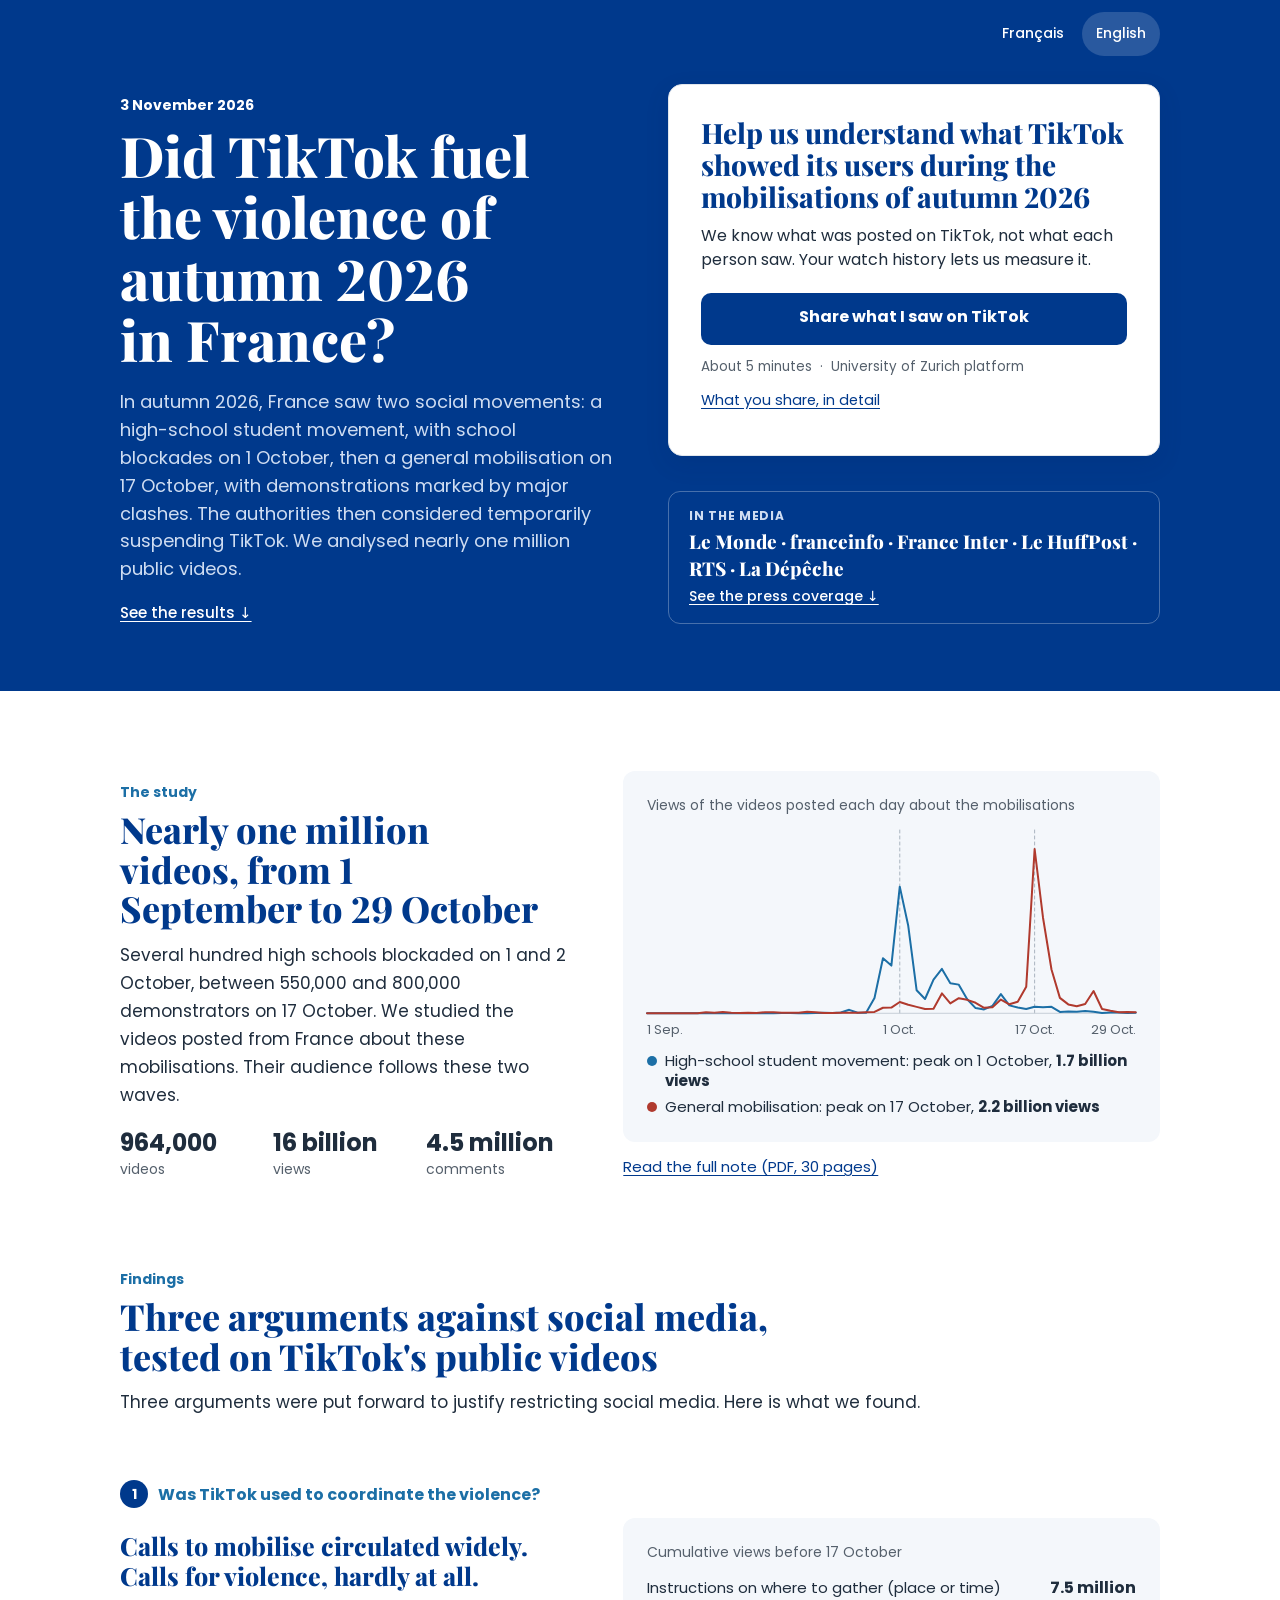
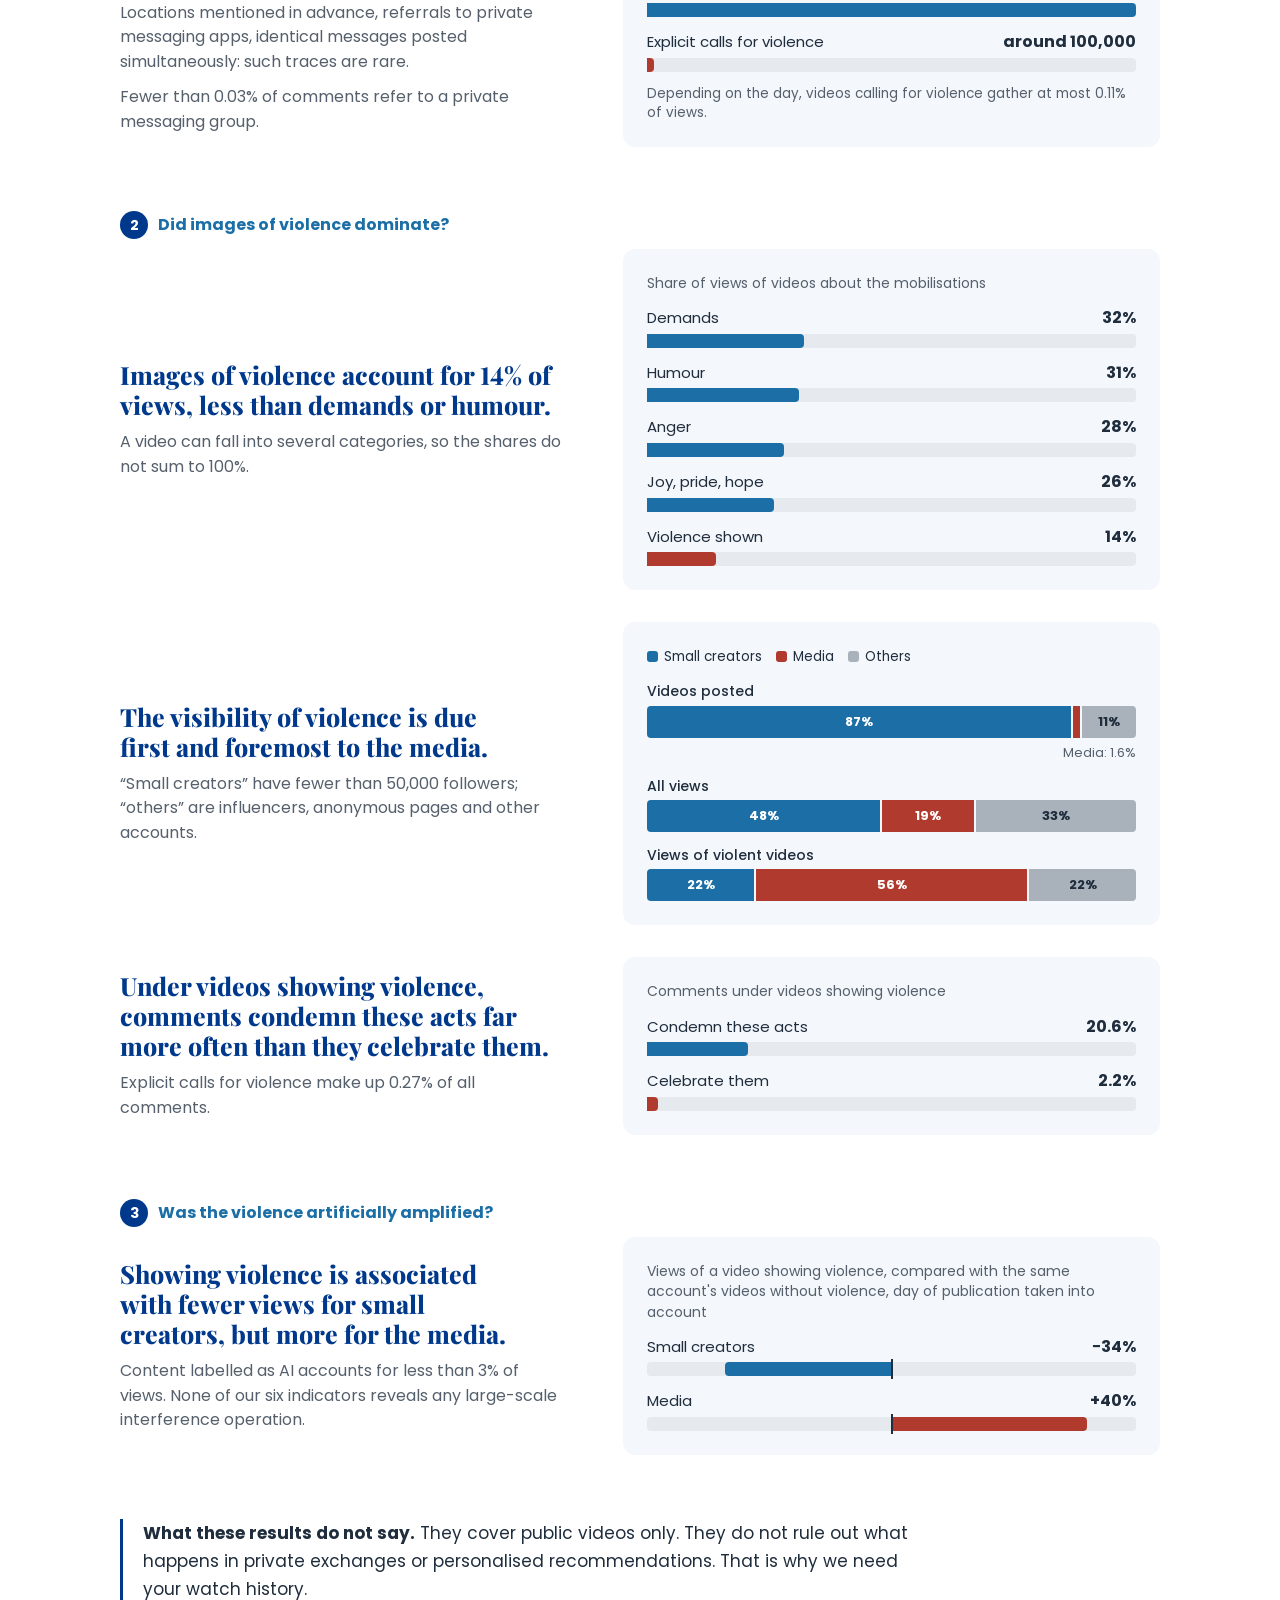
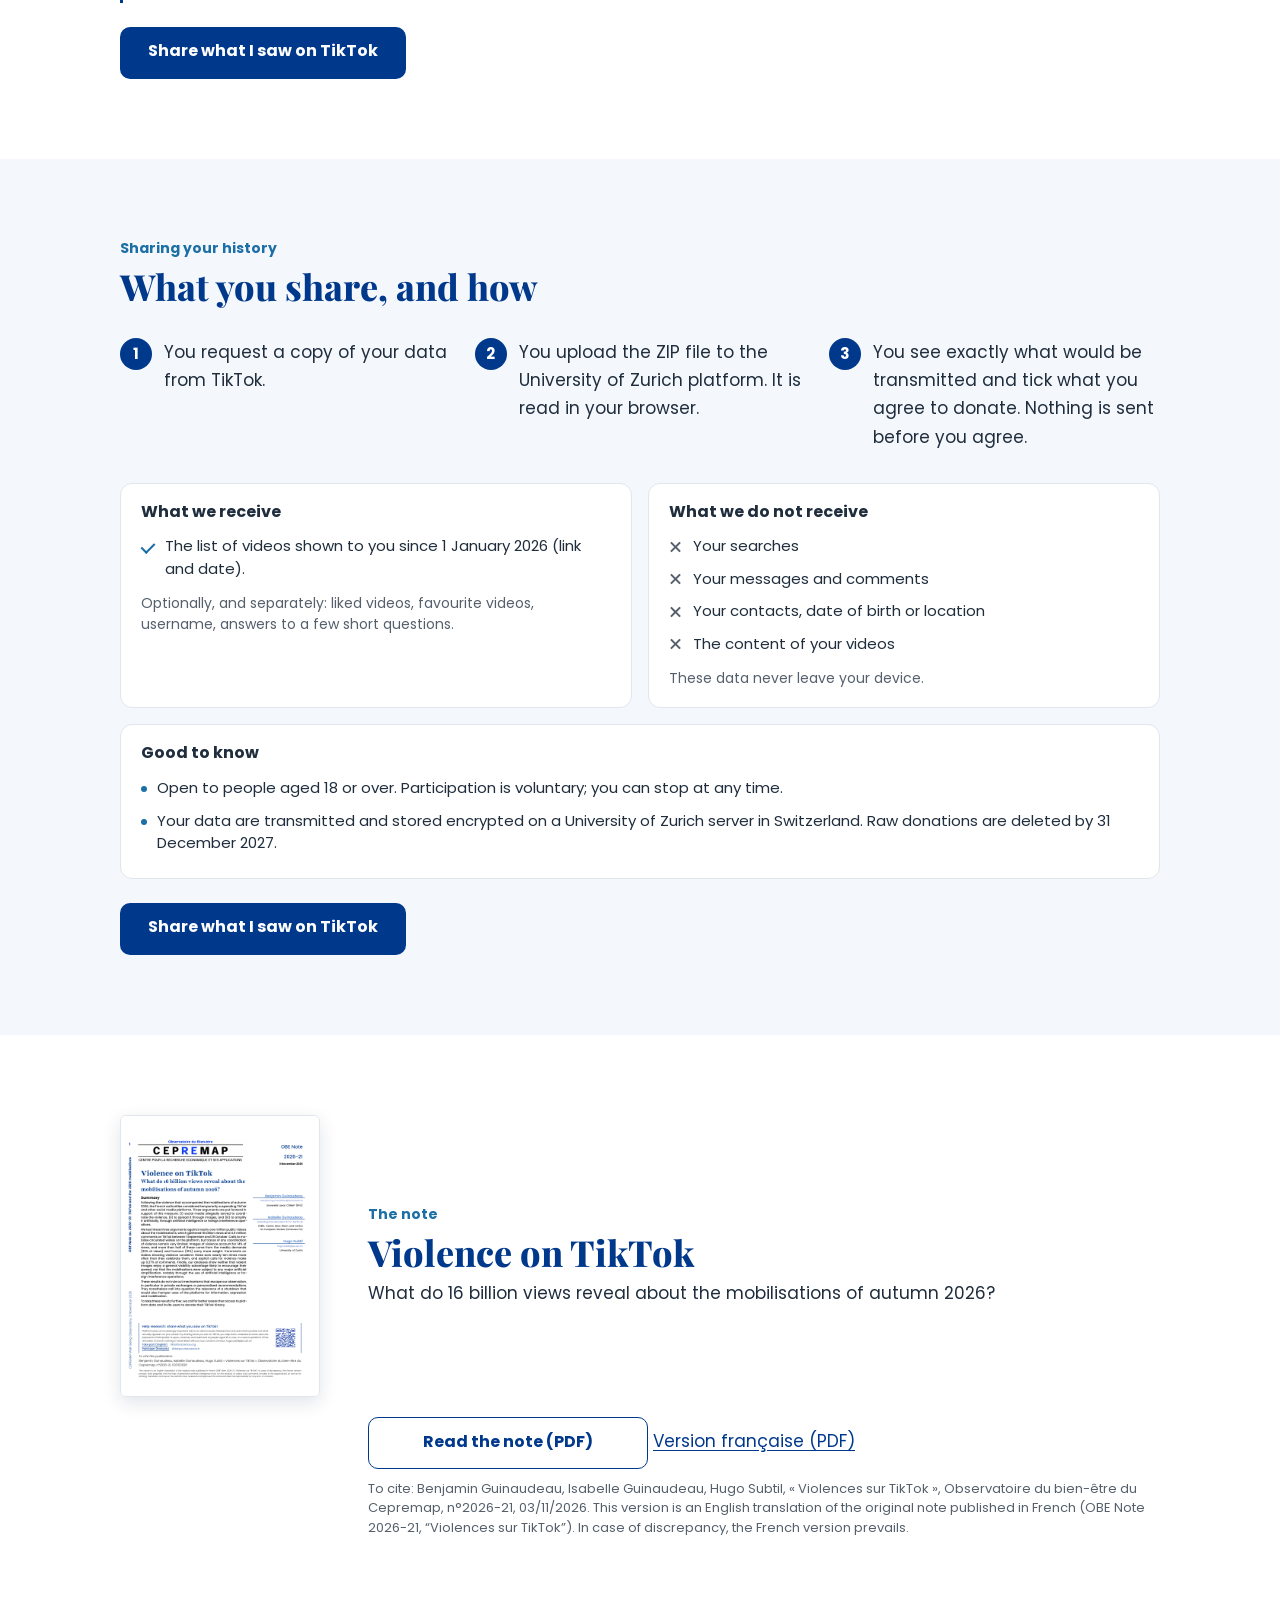
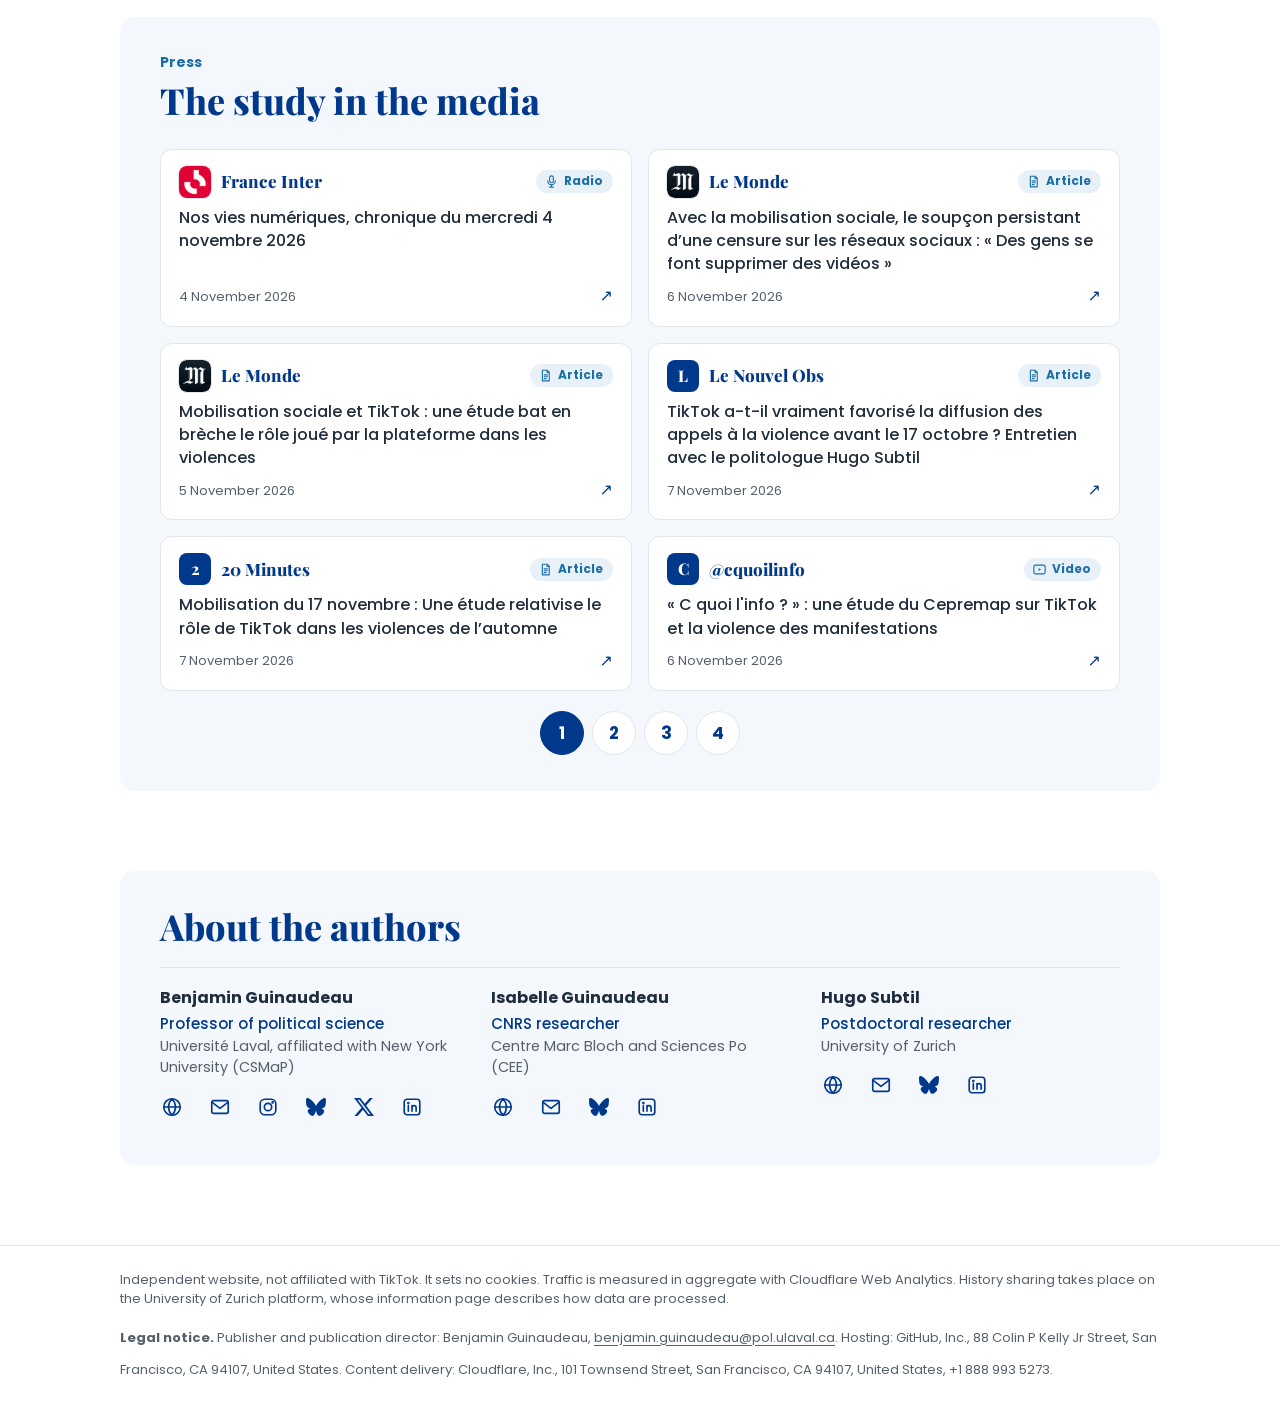
==== commit fd8d5491: "Revue de presse : Le Nouvel Obs, 20 Minutes, Le Parisien, franceinfo (vidéo) Co-Authored-By: Claude " ====
--- a/en/index.html
+++ b/en/index.html
@@ -242,24 +242,29 @@
         <input type="radio" name="press-page" id="pp-1" class="pp" aria-label="Press coverage page 1" checked>
         <input type="radio" name="press-page" id="pp-2" class="pp" aria-label="Press coverage page 2">
         <input type="radio" name="press-page" id="pp-3" class="pp" aria-label="Press coverage page 3">
+        <input type="radio" name="press-page" id="pp-4" class="pp" aria-label="Press coverage page 4">
         <ul class="press-list">
         <li data-p="1"><a class="press-card" href="https://www.radiofrance.fr/franceinter/podcasts/nos-vies-numeriques/nos-vies-numeriques-du-mercredi-04-novembre-2026-5705289"><span class="press-top"><span class="press-who"><img class="press-logo" src="../assets/logos/franceinter.fr.png" width="32" height="32" alt="" loading="lazy" decoding="async"><b class="press-outlet">France Inter</b></span><span class="press-kind"><svg viewBox="0 0 24 24" aria-hidden="true"><rect x="9" y="3" width="6" height="11" rx="3"/><path d="M6 11a6 6 0 0 0 12 0M12 17v4M9 21h6"/></svg>Radio</span></span><span class="press-title" lang="fr">Nos vies numériques, chronique du mercredi 4 novembre 2026</span><span class="press-date">4 November 2026<span class="press-arrow" aria-hidden="true">↗</span></span></a></li>
         <li data-p="1"><a class="press-card" href="https://www.lemonde.fr/pixels/article/2026/11/06/avec-la-mobilisation-sociale-le-soupcon-persistant-d-une-censure-sur-les-reseaux-sociaux-des-gens-se-font-supprimer-des-videos_6807727_4408996.html"><span class="press-top"><span class="press-who"><img class="press-logo" src="../assets/logos/lemonde.fr.png" width="32" height="32" alt="" loading="lazy" decoding="async"><b class="press-outlet">Le Monde</b></span><span class="press-kind"><svg viewBox="0 0 24 24" aria-hidden="true"><path d="M7 3.5h7.5L18 7v13.500H7z"/><path d="M14.500 3.5V7H18M10 11h5M10 14h5M10 17h3"/></svg>Article</span></span><span class="press-title" lang="fr">Avec la mobilisation sociale, le soupçon persistant d’une censure sur les réseaux sociaux : « Des gens se font supprimer des vidéos »</span><span class="press-date">6 November 2026<span class="press-arrow" aria-hidden="true">↗</span></span></a></li>
         <li data-p="1"><a class="press-card" href="https://www.lemonde.fr/pixels/article/2026/11/05/mobilisation-sociale-et-tiktok-une-etude-bat-en-breche-le-role-joue-par-la-plateforme-dans-les-violences_6807112_4408996.html"><span class="press-top"><span class="press-who"><img class="press-logo" src="../assets/logos/lemonde.fr.png" width="32" height="32" alt="" loading="lazy" decoding="async"><b class="press-outlet">Le Monde</b></span><span class="press-kind"><svg viewBox="0 0 24 24" aria-hidden="true"><path d="M7 3.5h7.5L18 7v13.500H7z"/><path d="M14.500 3.5V7H18M10 11h5M10 14h5M10 17h3"/></svg>Article</span></span><span class="press-title" lang="fr">Mobilisation sociale et TikTok : une étude bat en brèche le rôle joué par la plateforme dans les violences</span><span class="press-date">5 November 2026<span class="press-arrow" aria-hidden="true">↗</span></span></a></li>
+        <li data-p="1"><a class="press-card" href="https://www.nouvelobs.com/societe/20261107.OBS119927/tiktok-a-t-il-vraiment-favorise-la-diffusion-des-appels-a-la-violence-avant-le-17-octobre-entretien-avec-le-politologue-hugo-subtil.html"><span class="press-top"><span class="press-who"><span class="press-logo mono" aria-hidden="true">L</span><b class="press-outlet">Le Nouvel Obs</b></span><span class="press-kind"><svg viewBox="0 0 24 24" aria-hidden="true"><path d="M7 3.5h7.5L18 7v13.500H7z"/><path d="M14.500 3.5V7H18M10 11h5M10 14h5M10 17h3"/></svg>Article</span></span><span class="press-title" lang="fr">TikTok a-t-il vraiment favorisé la diffusion des appels à la violence avant le 17 octobre ? Entretien avec le politologue Hugo Subtil</span><span class="press-date">7 November 2026<span class="press-arrow" aria-hidden="true">↗</span></span></a></li>
+        <li data-p="1"><a class="press-card" href="https://www.20minutes.fr/societe/4261193-20261107-mobilisation-7-novembre-etude-relativise-role-tiktok-violences-automne"><span class="press-top"><span class="press-who"><span class="press-logo mono" aria-hidden="true">2</span><b class="press-outlet">20 Minutes</b></span><span class="press-kind"><svg viewBox="0 0 24 24" aria-hidden="true"><path d="M7 3.5h7.5L18 7v13.500H7z"/><path d="M14.500 3.5V7H18M10 11h5M10 14h5M10 17h3"/></svg>Article</span></span><span class="press-title" lang="fr">Mobilisation du 17 novembre : Une étude relativise le rôle de TikTok dans les violences de l’automne</span><span class="press-date">7 November 2026<span class="press-arrow" aria-hidden="true">↗</span></span></a></li>
         <li data-p="1"><a class="press-card" href="https://www.instagram.com/reel/DfaB45lEnlY/"><span class="press-top"><span class="press-who"><span class="press-logo mono" aria-hidden="true">C</span><b class="press-outlet">@cquoilinfo</b></span><span class="press-kind"><svg viewBox="0 0 24 24" aria-hidden="true"><rect x="3" y="5" width="18" height="14" rx="2.5"/><path d="M10.500 9.500v5l4-2.500z" class="fill"/></svg>Video</span></span><span class="press-title" lang="fr">« C quoi l&#x27;info ? » : une étude du Cepremap sur TikTok et la violence des manifestations</span><span class="press-date">6 November 2026<span class="press-arrow" aria-hidden="true">↗</span></span></a></li>
-        <li data-p="1"><a class="press-card" href="https://www.franceinfo.fr/replay-radio/le-vrai-du-faux/vrai-ou-faux-tiktok-a-t-il-vraiment-servi-a-organiser-ou-a-amplifier-les-violences-lors-des-manifestations_8249902.html"><span class="press-top"><span class="press-who"><img class="press-logo" src="../assets/logos/franceinfo.fr.png" width="32" height="32" alt="" loading="lazy" decoding="async"><b class="press-outlet">franceinfo</b></span><span class="press-kind"><svg viewBox="0 0 24 24" aria-hidden="true"><rect x="9" y="3" width="6" height="11" rx="3"/><path d="M6 11a6 6 0 0 0 12 0M12 17v4M9 21h6"/></svg>Radio</span></span><span class="press-title" lang="fr">Le vrai ou faux. TikTok a-t-il vraiment servi à organiser ou à amplifier les violences lors des manifestations ?</span><span class="press-date">6 November 2026<span class="press-arrow" aria-hidden="true">↗</span></span></a></li>
-        <li data-p="1"><a class="press-card" href="https://www.franceinfo.fr/societe/mobilisation-du-17-octobre/tiktok-n-a-eu-qu-un-role-tres-limite-dans-les-violences-en-marge-des-manifestations-et-des-blocus-lyceens-selon-une-etude_8269067.html"><span class="press-top"><span class="press-who"><img class="press-logo" src="../assets/logos/franceinfo.fr.png" width="32" height="32" alt="" loading="lazy" decoding="async"><b class="press-outlet">franceinfo</b></span><span class="press-kind"><svg viewBox="0 0 24 24" aria-hidden="true"><path d="M7 3.5h7.5L18 7v13.500H7z"/><path d="M14.500 3.5V7H18M10 11h5M10 14h5M10 17h3"/></svg>Article</span></span><span class="press-title" lang="fr">TikTok n&#x27;a eu qu&#x27;un rôle « très limité » dans les violences en marge des manifestations et des blocus lycéens, selon une étude</span><span class="press-date">5 November 2026<span class="press-arrow" aria-hidden="true">↗</span></span></a></li>
+        <li data-p="2"><a class="press-card" href="https://www.franceinfo.fr/replay-radio/le-vrai-du-faux/vrai-ou-faux-tiktok-a-t-il-vraiment-servi-a-organiser-ou-a-amplifier-les-violences-lors-des-manifestations_8249902.html"><span class="press-top"><span class="press-who"><img class="press-logo" src="../assets/logos/franceinfo.fr.png" width="32" height="32" alt="" loading="lazy" decoding="async"><b class="press-outlet">franceinfo</b></span><span class="press-kind"><svg viewBox="0 0 24 24" aria-hidden="true"><rect x="9" y="3" width="6" height="11" rx="3"/><path d="M6 11a6 6 0 0 0 12 0M12 17v4M9 21h6"/></svg>Radio</span></span><span class="press-title" lang="fr">Le vrai ou faux. TikTok a-t-il vraiment servi à organiser ou à amplifier les violences lors des manifestations ?</span><span class="press-date">6 November 2026<span class="press-arrow" aria-hidden="true">↗</span></span></a></li>
+        <li data-p="2"><a class="press-card" href="https://www.leparisien.fr/high-tech/les-reseaux-sociaux-accuses-dattiser-les-violences-urbaines-cette-etude-qui-minimise-le-role-de-tiktok-06-11-2026-NTPUYMA65BCELJRJKQBQJ7QAJM.php"><span class="press-top"><span class="press-who"><span class="press-logo mono" aria-hidden="true">L</span><b class="press-outlet">Le Parisien</b></span><span class="press-kind"><svg viewBox="0 0 24 24" aria-hidden="true"><path d="M7 3.5h7.5L18 7v13.500H7z"/><path d="M14.500 3.5V7H18M10 11h5M10 14h5M10 17h3"/></svg>Article</span></span><span class="press-title" lang="fr">Les réseaux sociaux accusés d’attiser les violences urbaines : cette étude qui minimise le rôle de TikTok</span><span class="press-date">6 November 2026<span class="press-arrow" aria-hidden="true">↗</span></span></a></li>
+        <li data-p="2"><a class="press-card" href="https://www.franceinfo.fr/societe/education/blocage-des-lycees/tiktok-influe-t-il-sur-les-violences-en-manifestation_8271203.html"><span class="press-top"><span class="press-who"><img class="press-logo" src="../assets/logos/franceinfo.fr.png" width="32" height="32" alt="" loading="lazy" decoding="async"><b class="press-outlet">franceinfo</b></span><span class="press-kind"><svg viewBox="0 0 24 24" aria-hidden="true"><rect x="3" y="5" width="18" height="14" rx="2.5"/><path d="M10.500 9.500v5l4-2.500z" class="fill"/></svg>Video</span></span><span class="press-title" lang="fr">TikTok influe-t-il sur les violences en manifestation ?</span><span class="press-date">6 November 2026<span class="press-arrow" aria-hidden="true">↗</span></span></a></li>
+        <li data-p="2"><a class="press-card" href="https://www.franceinfo.fr/societe/mobilisation-du-17-octobre/tiktok-n-a-eu-qu-un-role-tres-limite-dans-les-violences-en-marge-des-manifestations-et-des-blocus-lyceens-selon-une-etude_8269067.html"><span class="press-top"><span class="press-who"><img class="press-logo" src="../assets/logos/franceinfo.fr.png" width="32" height="32" alt="" loading="lazy" decoding="async"><b class="press-outlet">franceinfo</b></span><span class="press-kind"><svg viewBox="0 0 24 24" aria-hidden="true"><path d="M7 3.5h7.5L18 7v13.500H7z"/><path d="M14.500 3.5V7H18M10 11h5M10 14h5M10 17h3"/></svg>Article</span></span><span class="press-title" lang="fr">TikTok n&#x27;a eu qu&#x27;un rôle « très limité » dans les violences en marge des manifestations et des blocus lycéens, selon une étude</span><span class="press-date">5 November 2026<span class="press-arrow" aria-hidden="true">↗</span></span></a></li>
         <li data-p="2"><a class="press-card" href="https://www.instagram.com/reel/DfVCsXaR90l/"><span class="press-top"><span class="press-who"><span class="press-logo mono" aria-hidden="true">C</span><b class="press-outlet">@cest_le_mat</b></span><span class="press-kind"><svg viewBox="0 0 24 24" aria-hidden="true"><rect x="3" y="5" width="18" height="14" rx="2.5"/><path d="M10.500 9.500v5l4-2.500z" class="fill"/></svg>Video</span></span><span class="press-title" lang="fr">Reel Instagram présentant l&#x27;étude « Violences sur TikTok »</span><span class="press-date">4 November 2026<span class="press-arrow" aria-hidden="true">↗</span></span></a></li>
         <li data-p="2"><a class="press-card" href="https://www.huffingtonpost.fr/france/article/tiktok-est-accuse-d-attiser-la-violence-de-l-automne-social-mais-ces-16-milliards-de-vues-de-videos-disent-autre-chose_351271.html"><span class="press-top"><span class="press-who"><img class="press-logo" src="../assets/logos/huffingtonpost.fr.png" width="32" height="32" alt="" loading="lazy" decoding="async"><b class="press-outlet">Le HuffPost</b></span><span class="press-kind"><svg viewBox="0 0 24 24" aria-hidden="true"><path d="M7 3.5h7.5L18 7v13.500H7z"/><path d="M14.500 3.5V7H18M10 11h5M10 14h5M10 17h3"/></svg>Article</span></span><span class="press-title" lang="fr">TikTok est accusé d&#x27;attiser la violence de l&#x27;automne social, mais ces 16 milliards de vues de vidéos disent autre chose</span><span class="press-date">4 November 2026<span class="press-arrow" aria-hidden="true">↗</span></span></a></li>
-        <li data-p="2"><a class="press-card" href="https://www.ladepeche.fr/2026/11/04/violences-attisees-sur-tiktok-une-etude-met-a-mal-les-arguments-du-gouvernement-contre-le-reseau-social-13635197.php"><span class="press-top"><span class="press-who"><img class="press-logo" src="../assets/logos/ladepeche.fr.png" width="32" height="32" alt="" loading="lazy" decoding="async"><b class="press-outlet">La Dépêche du Midi</b></span><span class="press-kind"><svg viewBox="0 0 24 24" aria-hidden="true"><path d="M7 3.5h7.5L18 7v13.500H7z"/><path d="M14.500 3.5V7H18M10 11h5M10 14h5M10 17h3"/></svg>Article</span></span><span class="press-title" lang="fr">Violences attisées sur TikTok : une étude met à mal les arguments du gouvernement contre le réseau social</span><span class="press-date">4 November 2026<span class="press-arrow" aria-hidden="true">↗</span></span></a></li>
-        <li data-p="2"><a class="press-card" href="https://www.rts.ch/play/tv/fastcheck/video/tiktok-est-il-vraiment-un-accelerateur-demeutes-vrai-ou-faux-?urn=urn:rts:video:bccb9ca4-0a64-3935-8808-6ce2712120fe"><span class="press-top"><span class="press-who"><img class="press-logo" src="../assets/logos/rts.ch.png" width="32" height="32" alt="" loading="lazy" decoding="async"><b class="press-outlet">RTS</b></span><span class="press-kind"><svg viewBox="0 0 24 24" aria-hidden="true"><rect x="3" y="5" width="18" height="14" rx="2.5"/><path d="M10.500 9.500v5l4-2.500z" class="fill"/></svg>Video</span></span><span class="press-title" lang="fr">FastCheck. TikTok est-il vraiment un accélérateur d&#x27;émeutes ? Vrai ou faux</span><span class="press-date">4 November 2026<span class="press-arrow" aria-hidden="true">↗</span></span></a></li>
-        <li data-p="2"><a class="press-card" href="https://www.technomedia.org/2026/11/violences-attisees-sur-tiktok-une-etude.html"><span class="press-top"><span class="press-who"><span class="press-logo mono" aria-hidden="true">T</span><b class="press-outlet">Technomedia</b></span><span class="press-kind"><svg viewBox="0 0 24 24" aria-hidden="true"><path d="M7 3.5h7.5L18 7v13.500H7z"/><path d="M14.500 3.5V7H18M10 11h5M10 14h5M10 17h3"/></svg>Article</span></span><span class="press-title" lang="fr">Violences attisées sur TikTok : une étude met à mal les arguments du gouvernement</span><span class="press-date">4 November 2026<span class="press-arrow" aria-hidden="true">↗</span></span></a></li>
-        <li data-p="2"><a class="press-card" href="https://www.rts.ch/audio-podcast/2026/audio/selon-une-etude-tiktok-n-est-pas-un-accelerateur-de-violence-lors-de-mobilisations-politiques-interview-d-hugo-subtil-29404738.html"><span class="press-top"><span class="press-who"><img class="press-logo" src="../assets/logos/rts.ch.png" width="32" height="32" alt="" loading="lazy" decoding="async"><b class="press-outlet">RTS</b></span><span class="press-kind"><svg viewBox="0 0 24 24" aria-hidden="true"><path d="M5 14v-2a7 7 0 0 1 14 0v2"/><rect x="4" y="14" width="4" height="6" rx="1.5"/><rect x="16" y="14" width="4" height="6" rx="1.5"/></svg>Audio</span></span><span class="press-title" lang="fr">Selon une étude, TikTok n&#x27;est pas un accélérateur de violence lors de mobilisations politiques : interview d&#x27;Hugo Subtil</span><span class="press-date">3 November 2026<span class="press-arrow" aria-hidden="true">↗</span></span></a></li>
+        <li data-p="3"><a class="press-card" href="https://www.ladepeche.fr/2026/11/04/violences-attisees-sur-tiktok-une-etude-met-a-mal-les-arguments-du-gouvernement-contre-le-reseau-social-13635197.php"><span class="press-top"><span class="press-who"><img class="press-logo" src="../assets/logos/ladepeche.fr.png" width="32" height="32" alt="" loading="lazy" decoding="async"><b class="press-outlet">La Dépêche du Midi</b></span><span class="press-kind"><svg viewBox="0 0 24 24" aria-hidden="true"><path d="M7 3.5h7.5L18 7v13.500H7z"/><path d="M14.500 3.5V7H18M10 11h5M10 14h5M10 17h3"/></svg>Article</span></span><span class="press-title" lang="fr">Violences attisées sur TikTok : une étude met à mal les arguments du gouvernement contre le réseau social</span><span class="press-date">4 November 2026<span class="press-arrow" aria-hidden="true">↗</span></span></a></li>
+        <li data-p="3"><a class="press-card" href="https://www.rts.ch/play/tv/fastcheck/video/tiktok-est-il-vraiment-un-accelerateur-demeutes-vrai-ou-faux-?urn=urn:rts:video:bccb9ca4-0a64-3935-8808-6ce2712120fe"><span class="press-top"><span class="press-who"><img class="press-logo" src="../assets/logos/rts.ch.png" width="32" height="32" alt="" loading="lazy" decoding="async"><b class="press-outlet">RTS</b></span><span class="press-kind"><svg viewBox="0 0 24 24" aria-hidden="true"><rect x="3" y="5" width="18" height="14" rx="2.5"/><path d="M10.500 9.500v5l4-2.500z" class="fill"/></svg>Video</span></span><span class="press-title" lang="fr">FastCheck. TikTok est-il vraiment un accélérateur d&#x27;émeutes ? Vrai ou faux</span><span class="press-date">4 November 2026<span class="press-arrow" aria-hidden="true">↗</span></span></a></li>
+        <li data-p="3"><a class="press-card" href="https://www.technomedia.org/2026/11/violences-attisees-sur-tiktok-une-etude.html"><span class="press-top"><span class="press-who"><span class="press-logo mono" aria-hidden="true">T</span><b class="press-outlet">Technomedia</b></span><span class="press-kind"><svg viewBox="0 0 24 24" aria-hidden="true"><path d="M7 3.5h7.5L18 7v13.500H7z"/><path d="M14.500 3.5V7H18M10 11h5M10 14h5M10 17h3"/></svg>Article</span></span><span class="press-title" lang="fr">Violences attisées sur TikTok : une étude met à mal les arguments du gouvernement</span><span class="press-date">4 November 2026<span class="press-arrow" aria-hidden="true">↗</span></span></a></li>
+        <li data-p="3"><a class="press-card" href="https://www.rts.ch/audio-podcast/2026/audio/selon-une-etude-tiktok-n-est-pas-un-accelerateur-de-violence-lors-de-mobilisations-politiques-interview-d-hugo-subtil-29404738.html"><span class="press-top"><span class="press-who"><img class="press-logo" src="../assets/logos/rts.ch.png" width="32" height="32" alt="" loading="lazy" decoding="async"><b class="press-outlet">RTS</b></span><span class="press-kind"><svg viewBox="0 0 24 24" aria-hidden="true"><path d="M5 14v-2a7 7 0 0 1 14 0v2"/><rect x="4" y="14" width="4" height="6" rx="1.5"/><rect x="16" y="14" width="4" height="6" rx="1.5"/></svg>Audio</span></span><span class="press-title" lang="fr">Selon une étude, TikTok n&#x27;est pas un accélérateur de violence lors de mobilisations politiques : interview d&#x27;Hugo Subtil</span><span class="press-date">3 November 2026<span class="press-arrow" aria-hidden="true">↗</span></span></a></li>
         <li data-p="3"><a class="press-card" href="https://www.rts.ch/info/societe/2026/article/tiktok-une-etude-refute-tout-role-d-incubateur-de-violence-29404703.html"><span class="press-top"><span class="press-who"><img class="press-logo" src="../assets/logos/rts.ch.png" width="32" height="32" alt="" loading="lazy" decoding="async"><b class="press-outlet">RTS Info</b></span><span class="press-kind"><svg viewBox="0 0 24 24" aria-hidden="true"><rect x="3" y="5" width="18" height="14" rx="2.5"/><path d="M10.500 9.500v5l4-2.500z" class="fill"/></svg>Video</span></span><span class="press-title" lang="fr">TikTok : une étude réfute tout rôle d&#x27;incubateur de violence</span><span class="press-date">3 November 2026<span class="press-arrow" aria-hidden="true">↗</span></span></a></li>
         <li data-p="3"><a class="press-card" href="https://www.rts.ch/play/tv/forum/video/selon-une-etude-tiktok-nest-pas-un-accelerateur-de-violence-lors-de-mobilisations-politiques-interview-dhugo-subtil?urn=urn:rts:video:c660b155-dd62-394b-a84f-5c5af69116b5"><span class="press-top"><span class="press-who"><img class="press-logo" src="../assets/logos/rts.ch.png" width="32" height="32" alt="" loading="lazy" decoding="async"><b class="press-outlet">RTS</b></span><span class="press-kind"><svg viewBox="0 0 24 24" aria-hidden="true"><rect x="3" y="5" width="18" height="14" rx="2.5"/><path d="M10.500 9.500v5l4-2.500z" class="fill"/></svg>Video</span></span><span class="press-title" lang="fr">Forum. Selon une étude, TikTok n&#x27;est pas un accélérateur de violence lors de mobilisations politiques : interview d&#x27;Hugo Subtil</span><span class="press-date">3 November 2026<span class="press-arrow" aria-hidden="true">↗</span></span></a></li>
-        <li data-p="3"><a class="press-card" href="https://entrevue.fr/societe/tiktok-comment-un-logiciel-moins-cher-a-rendu-le-gouvernement-aveugle-face/"><span class="press-top"><span class="press-who"><span class="press-logo mono" aria-hidden="true">E</span><b class="press-outlet">Entrevue</b></span><span class="press-kind"><svg viewBox="0 0 24 24" aria-hidden="true"><path d="M7 3.5h7.5L18 7v13.500H7z"/><path d="M14.500 3.5V7H18M10 11h5M10 14h5M10 17h3"/></svg>Article</span></span><span class="press-title" lang="fr">TikTok : comment un logiciel moins cher a rendu le gouvernement aveugle face aux mobilisations sociales</span><span class="press-date">6 November 2026<span class="press-arrow" aria-hidden="true">↗</span></span></a></li>
+        <li data-p="4"><a class="press-card" href="https://entrevue.fr/societe/tiktok-comment-un-logiciel-moins-cher-a-rendu-le-gouvernement-aveugle-face/"><span class="press-top"><span class="press-who"><span class="press-logo mono" aria-hidden="true">E</span><b class="press-outlet">Entrevue</b></span><span class="press-kind"><svg viewBox="0 0 24 24" aria-hidden="true"><path d="M7 3.5h7.5L18 7v13.500H7z"/><path d="M14.500 3.5V7H18M10 11h5M10 14h5M10 17h3"/></svg>Article</span></span><span class="press-title" lang="fr">TikTok : comment un logiciel moins cher a rendu le gouvernement aveugle face aux mobilisations sociales</span><span class="press-date">6 November 2026<span class="press-arrow" aria-hidden="true">↗</span></span></a></li>
         </ul>
-        <div class="pager" aria-hidden="true"><label for="pp-1">1</label><label for="pp-2">2</label><label for="pp-3">3</label></div>
+        <div class="pager" aria-hidden="true"><label for="pp-1">1</label><label for="pp-2">2</label><label for="pp-3">3</label><label for="pp-4">4</label></div>
 
       </div>
     </div>
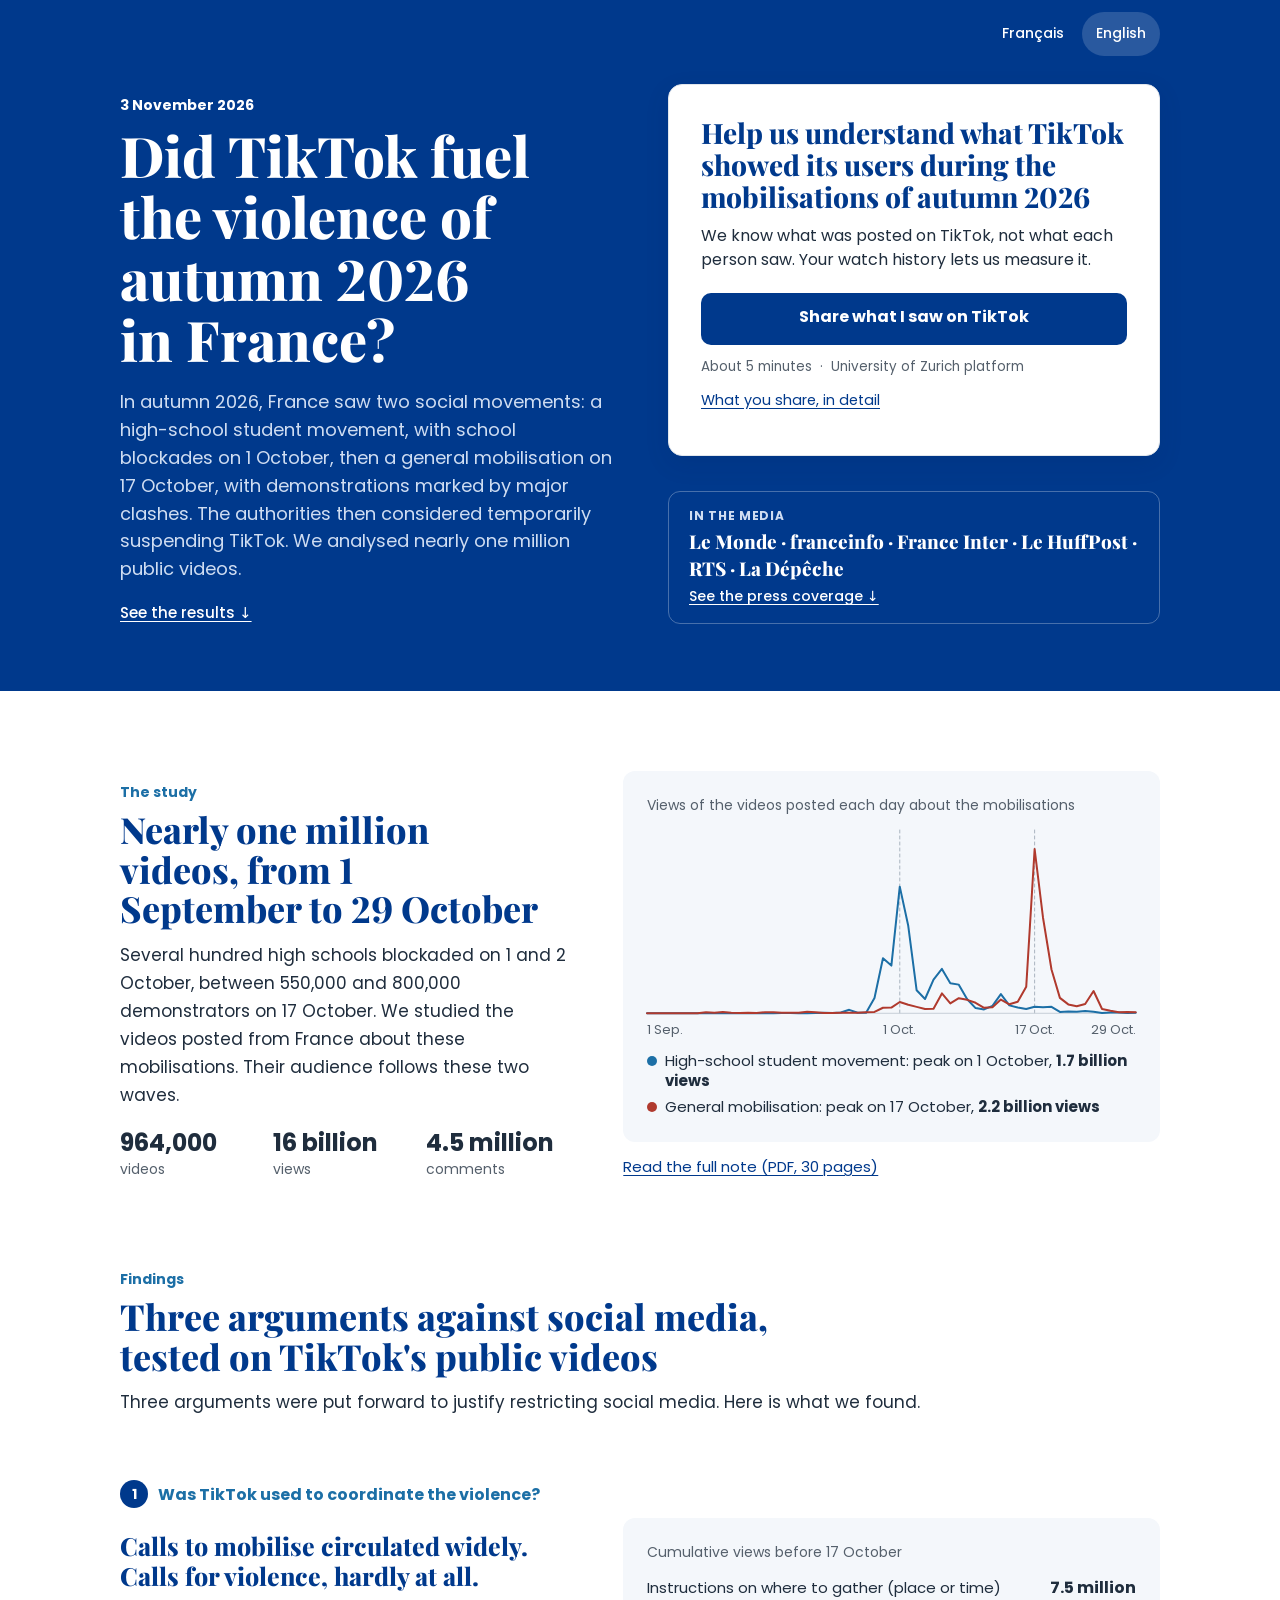
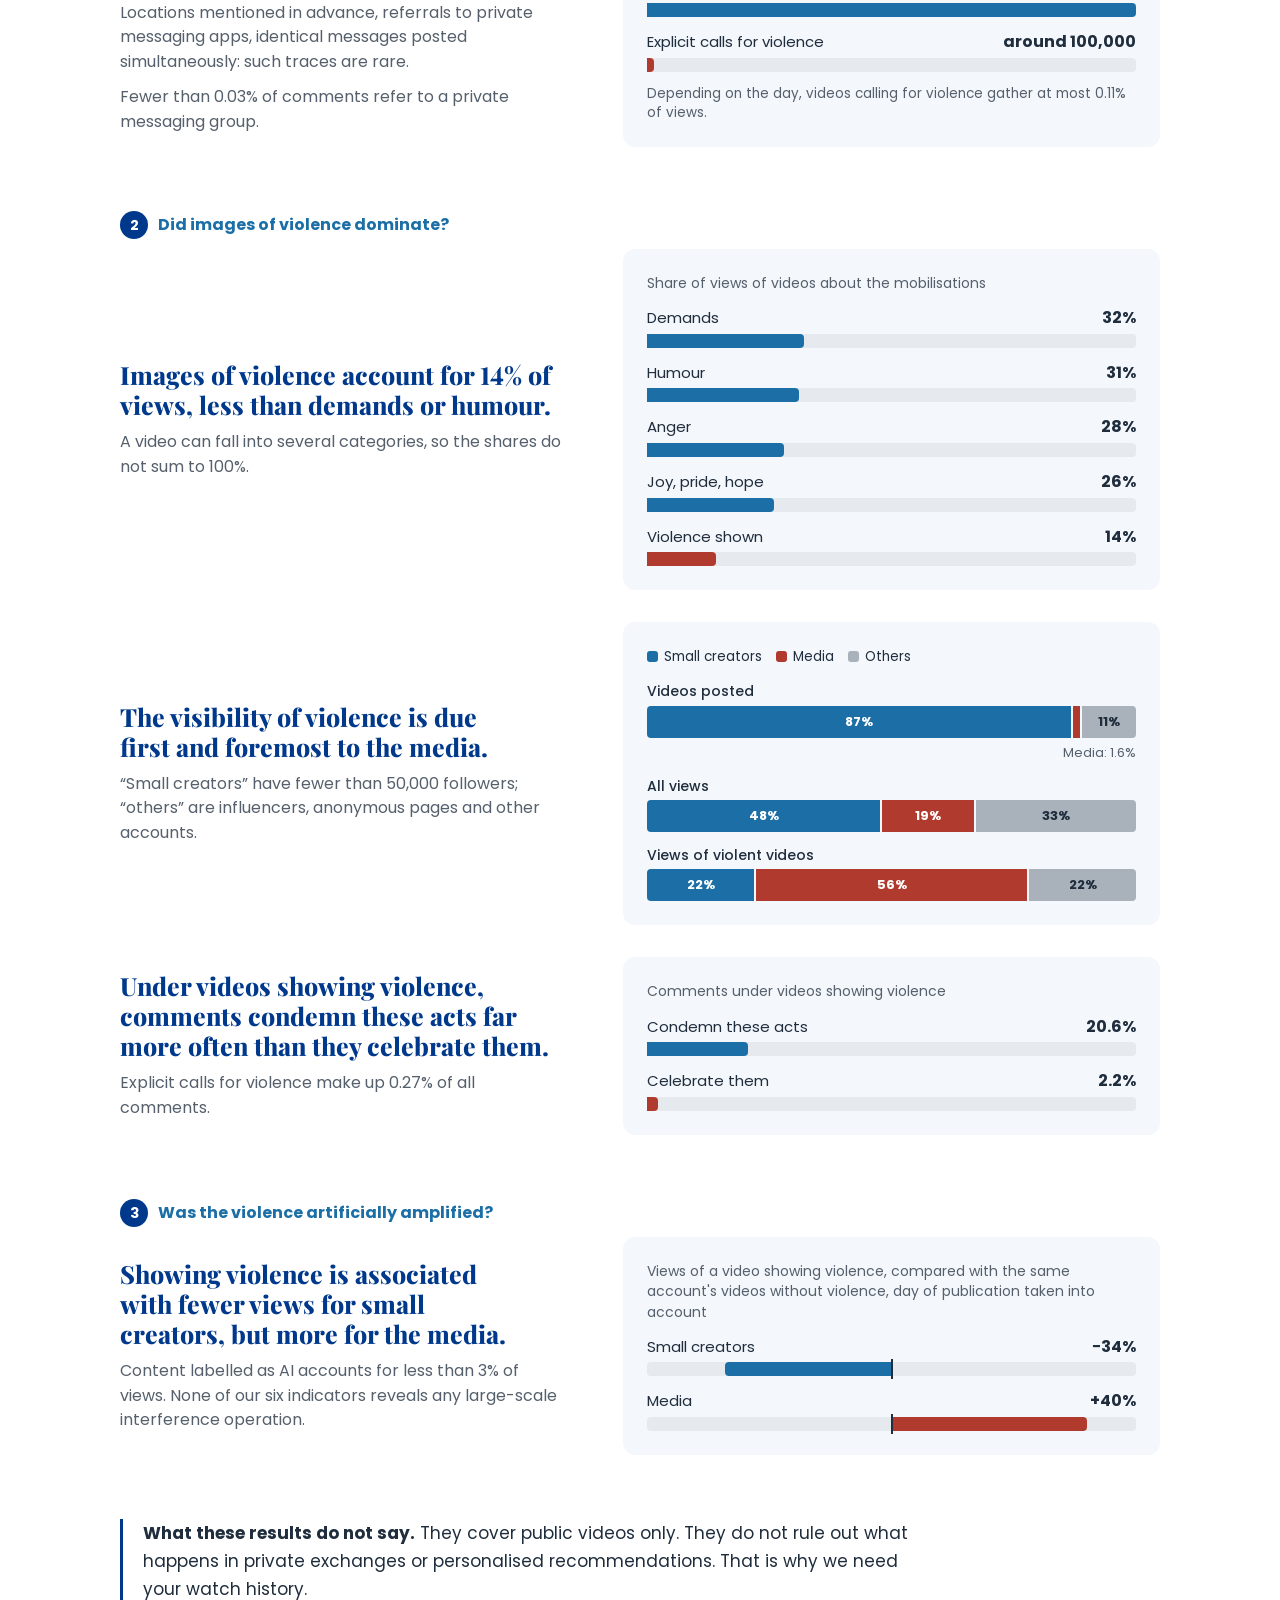
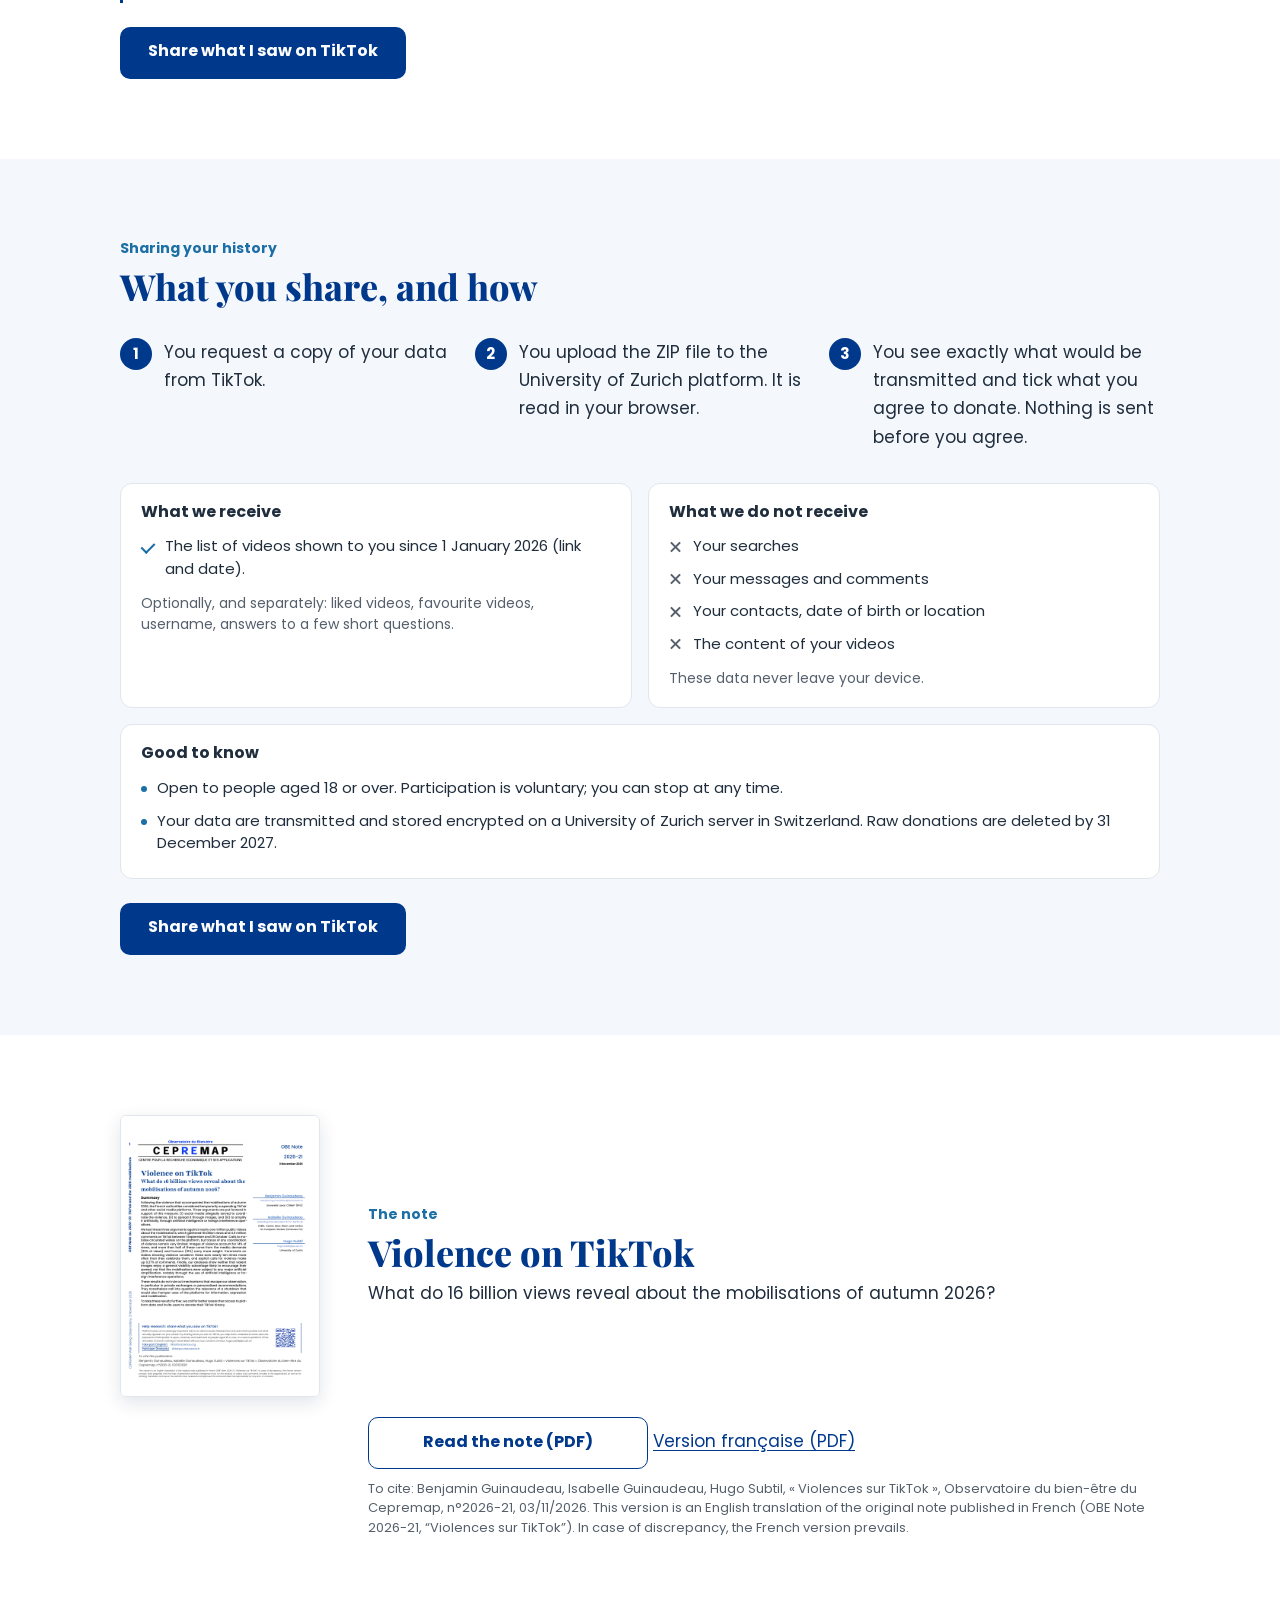
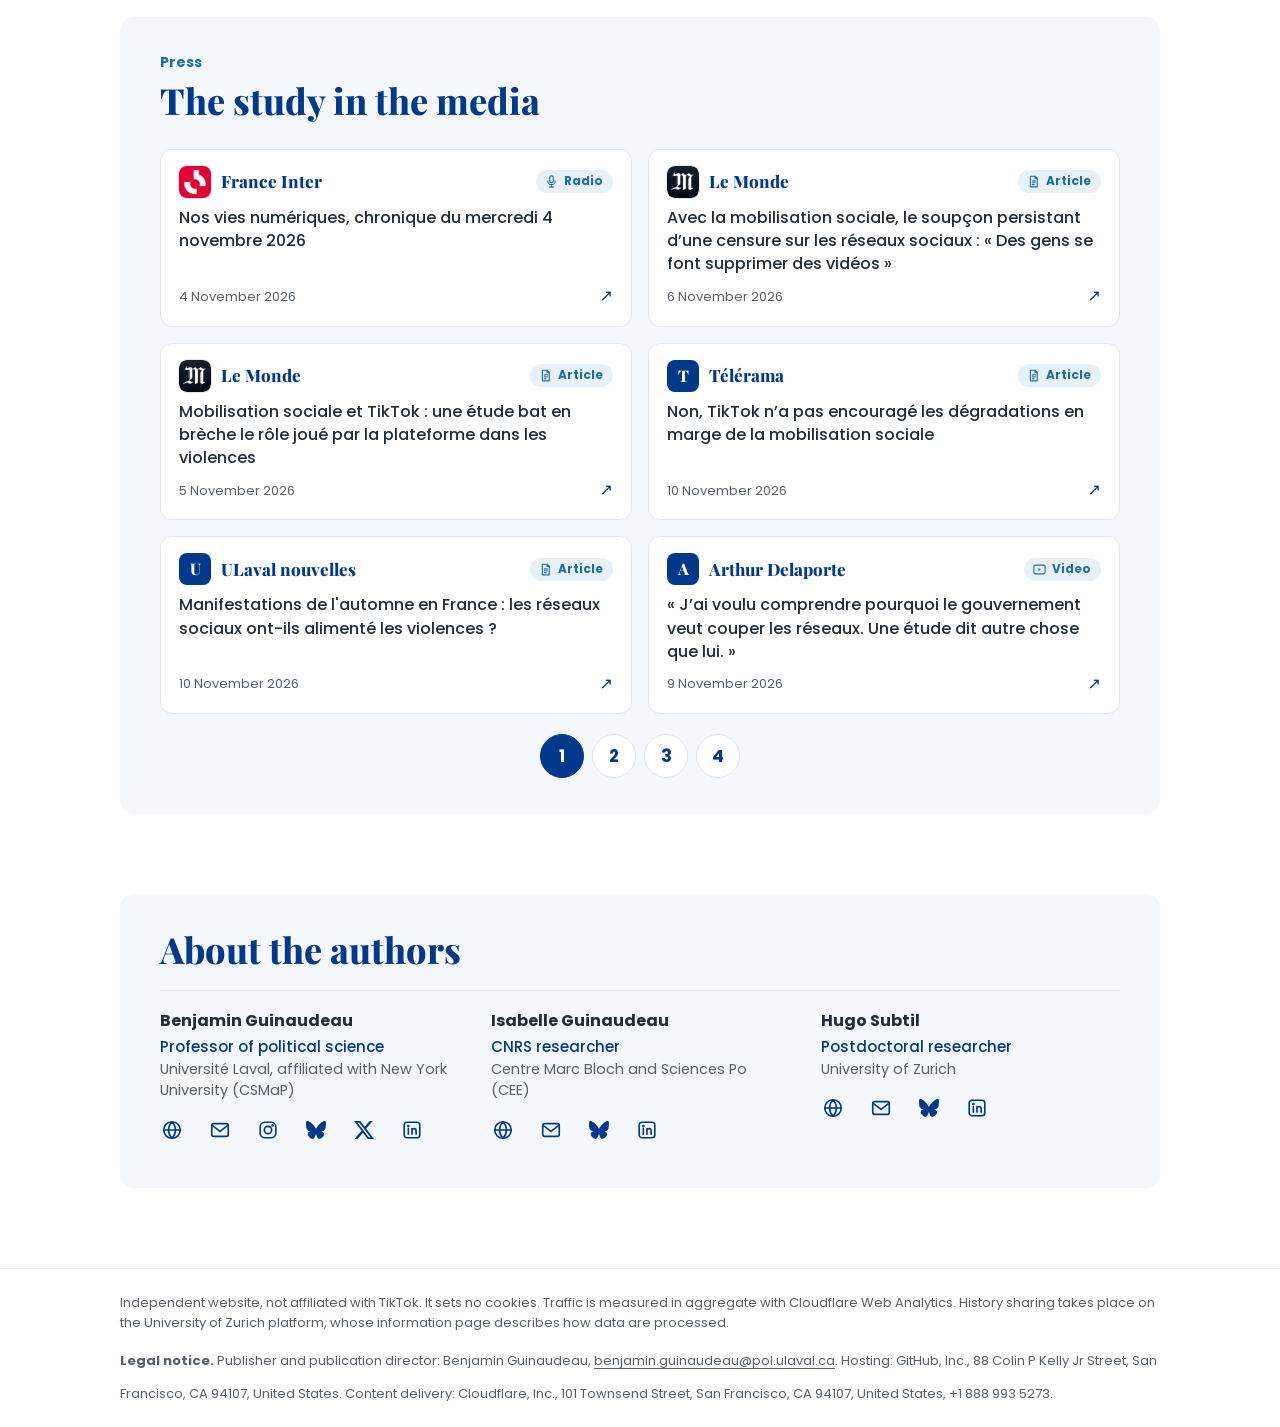
==== commit fedb438b: "Revue de presse : Télérama, ULaval nouvelles, Arthur Delaporte Co-Authored-By: Claude Opus 5.5 <nore" ====
--- a/en/index.html
+++ b/en/index.html
@@ -247,21 +247,24 @@
         <li data-p="1"><a class="press-card" href="https://www.radiofrance.fr/franceinter/podcasts/nos-vies-numeriques/nos-vies-numeriques-du-mercredi-04-novembre-2026-5705289"><span class="press-top"><span class="press-who"><img class="press-logo" src="../assets/logos/franceinter.fr.png" width="32" height="32" alt="" loading="lazy" decoding="async"><b class="press-outlet">France Inter</b></span><span class="press-kind"><svg viewBox="0 0 24 24" aria-hidden="true"><rect x="9" y="3" width="6" height="11" rx="3"/><path d="M6 11a6 6 0 0 0 12 0M12 17v4M9 21h6"/></svg>Radio</span></span><span class="press-title" lang="fr">Nos vies numériques, chronique du mercredi 4 novembre 2026</span><span class="press-date">4 November 2026<span class="press-arrow" aria-hidden="true">↗</span></span></a></li>
         <li data-p="1"><a class="press-card" href="https://www.lemonde.fr/pixels/article/2026/11/06/avec-la-mobilisation-sociale-le-soupcon-persistant-d-une-censure-sur-les-reseaux-sociaux-des-gens-se-font-supprimer-des-videos_6807727_4408996.html"><span class="press-top"><span class="press-who"><img class="press-logo" src="../assets/logos/lemonde.fr.png" width="32" height="32" alt="" loading="lazy" decoding="async"><b class="press-outlet">Le Monde</b></span><span class="press-kind"><svg viewBox="0 0 24 24" aria-hidden="true"><path d="M7 3.5h7.5L18 7v13.500H7z"/><path d="M14.500 3.5V7H18M10 11h5M10 14h5M10 17h3"/></svg>Article</span></span><span class="press-title" lang="fr">Avec la mobilisation sociale, le soupçon persistant d’une censure sur les réseaux sociaux : « Des gens se font supprimer des vidéos »</span><span class="press-date">6 November 2026<span class="press-arrow" aria-hidden="true">↗</span></span></a></li>
         <li data-p="1"><a class="press-card" href="https://www.lemonde.fr/pixels/article/2026/11/05/mobilisation-sociale-et-tiktok-une-etude-bat-en-breche-le-role-joue-par-la-plateforme-dans-les-violences_6807112_4408996.html"><span class="press-top"><span class="press-who"><img class="press-logo" src="../assets/logos/lemonde.fr.png" width="32" height="32" alt="" loading="lazy" decoding="async"><b class="press-outlet">Le Monde</b></span><span class="press-kind"><svg viewBox="0 0 24 24" aria-hidden="true"><path d="M7 3.5h7.5L18 7v13.500H7z"/><path d="M14.500 3.5V7H18M10 11h5M10 14h5M10 17h3"/></svg>Article</span></span><span class="press-title" lang="fr">Mobilisation sociale et TikTok : une étude bat en brèche le rôle joué par la plateforme dans les violences</span><span class="press-date">5 November 2026<span class="press-arrow" aria-hidden="true">↗</span></span></a></li>
-        <li data-p="1"><a class="press-card" href="https://www.nouvelobs.com/societe/20261107.OBS119927/tiktok-a-t-il-vraiment-favorise-la-diffusion-des-appels-a-la-violence-avant-le-17-octobre-entretien-avec-le-politologue-hugo-subtil.html"><span class="press-top"><span class="press-who"><span class="press-logo mono" aria-hidden="true">L</span><b class="press-outlet">Le Nouvel Obs</b></span><span class="press-kind"><svg viewBox="0 0 24 24" aria-hidden="true"><path d="M7 3.5h7.5L18 7v13.500H7z"/><path d="M14.500 3.5V7H18M10 11h5M10 14h5M10 17h3"/></svg>Article</span></span><span class="press-title" lang="fr">TikTok a-t-il vraiment favorisé la diffusion des appels à la violence avant le 17 octobre ? Entretien avec le politologue Hugo Subtil</span><span class="press-date">7 November 2026<span class="press-arrow" aria-hidden="true">↗</span></span></a></li>
-        <li data-p="1"><a class="press-card" href="https://www.20minutes.fr/societe/4261193-20261107-mobilisation-7-novembre-etude-relativise-role-tiktok-violences-automne"><span class="press-top"><span class="press-who"><span class="press-logo mono" aria-hidden="true">2</span><b class="press-outlet">20 Minutes</b></span><span class="press-kind"><svg viewBox="0 0 24 24" aria-hidden="true"><path d="M7 3.5h7.5L18 7v13.500H7z"/><path d="M14.500 3.5V7H18M10 11h5M10 14h5M10 17h3"/></svg>Article</span></span><span class="press-title" lang="fr">Mobilisation du 17 novembre : Une étude relativise le rôle de TikTok dans les violences de l’automne</span><span class="press-date">7 November 2026<span class="press-arrow" aria-hidden="true">↗</span></span></a></li>
-        <li data-p="1"><a class="press-card" href="https://www.instagram.com/reel/DfaB45lEnlY/"><span class="press-top"><span class="press-who"><span class="press-logo mono" aria-hidden="true">C</span><b class="press-outlet">@cquoilinfo</b></span><span class="press-kind"><svg viewBox="0 0 24 24" aria-hidden="true"><rect x="3" y="5" width="18" height="14" rx="2.5"/><path d="M10.500 9.500v5l4-2.500z" class="fill"/></svg>Video</span></span><span class="press-title" lang="fr">« C quoi l&#x27;info ? » : une étude du Cepremap sur TikTok et la violence des manifestations</span><span class="press-date">6 November 2026<span class="press-arrow" aria-hidden="true">↗</span></span></a></li>
+        <li data-p="1"><a class="press-card" href="https://www.telerama.fr/debats-reportages/non-tiktok-n-a-pas-encourage-les-degradations-en-marge-de-la-mobilisation-sociale-7033802.php"><span class="press-top"><span class="press-who"><span class="press-logo mono" aria-hidden="true">T</span><b class="press-outlet">Télérama</b></span><span class="press-kind"><svg viewBox="0 0 24 24" aria-hidden="true"><path d="M7 3.5h7.5L18 7v13.500H7z"/><path d="M14.500 3.5V7H18M10 11h5M10 14h5M10 17h3"/></svg>Article</span></span><span class="press-title" lang="fr">Non, TikTok n’a pas encouragé les dégradations en marge de la mobilisation sociale</span><span class="press-date">10 November 2026<span class="press-arrow" aria-hidden="true">↗</span></span></a></li>
+        <li data-p="1"><a class="press-card" href="https://nouvelles.ulaval.ca/2026/11/10/manifestations-de-lautomne-en-france-les-reseaux-sociaux-ont-ils-alimente-les-violences-a:158cc984-d417-4678-923f-2e4426ca0290"><span class="press-top"><span class="press-who"><span class="press-logo mono" aria-hidden="true">U</span><b class="press-outlet">ULaval nouvelles</b></span><span class="press-kind"><svg viewBox="0 0 24 24" aria-hidden="true"><path d="M7 3.5h7.5L18 7v13.500H7z"/><path d="M14.500 3.5V7H18M10 11h5M10 14h5M10 17h3"/></svg>Article</span></span><span class="press-title" lang="fr">Manifestations de l&#x27;automne en France : les réseaux sociaux ont-ils alimenté les violences ?</span><span class="press-date">10 November 2026<span class="press-arrow" aria-hidden="true">↗</span></span></a></li>
+        <li data-p="1"><a class="press-card" href="https://www.instagram.com/reel/DfhzM4zNm99/"><span class="press-top"><span class="press-who"><span class="press-logo mono" aria-hidden="true">A</span><b class="press-outlet">Arthur Delaporte</b></span><span class="press-kind"><svg viewBox="0 0 24 24" aria-hidden="true"><rect x="3" y="5" width="18" height="14" rx="2.5"/><path d="M10.500 9.500v5l4-2.500z" class="fill"/></svg>Video</span></span><span class="press-title" lang="fr">« J’ai voulu comprendre pourquoi le gouvernement veut couper les réseaux. Une étude dit autre chose que lui. »</span><span class="press-date">9 November 2026<span class="press-arrow" aria-hidden="true">↗</span></span></a></li>
+        <li data-p="2"><a class="press-card" href="https://www.nouvelobs.com/societe/20261107.OBS119927/tiktok-a-t-il-vraiment-favorise-la-diffusion-des-appels-a-la-violence-avant-le-17-octobre-entretien-avec-le-politologue-hugo-subtil.html"><span class="press-top"><span class="press-who"><span class="press-logo mono" aria-hidden="true">L</span><b class="press-outlet">Le Nouvel Obs</b></span><span class="press-kind"><svg viewBox="0 0 24 24" aria-hidden="true"><path d="M7 3.5h7.5L18 7v13.500H7z"/><path d="M14.500 3.5V7H18M10 11h5M10 14h5M10 17h3"/></svg>Article</span></span><span class="press-title" lang="fr">TikTok a-t-il vraiment favorisé la diffusion des appels à la violence avant le 17 octobre ? Entretien avec le politologue Hugo Subtil</span><span class="press-date">7 November 2026<span class="press-arrow" aria-hidden="true">↗</span></span></a></li>
+        <li data-p="2"><a class="press-card" href="https://www.20minutes.fr/societe/4261193-20261107-mobilisation-7-novembre-etude-relativise-role-tiktok-violences-automne"><span class="press-top"><span class="press-who"><span class="press-logo mono" aria-hidden="true">2</span><b class="press-outlet">20 Minutes</b></span><span class="press-kind"><svg viewBox="0 0 24 24" aria-hidden="true"><path d="M7 3.5h7.5L18 7v13.500H7z"/><path d="M14.500 3.5V7H18M10 11h5M10 14h5M10 17h3"/></svg>Article</span></span><span class="press-title" lang="fr">Mobilisation du 17 novembre : Une étude relativise le rôle de TikTok dans les violences de l’automne</span><span class="press-date">7 November 2026<span class="press-arrow" aria-hidden="true">↗</span></span></a></li>
+        <li data-p="2"><a class="press-card" href="https://www.instagram.com/reel/DfaB45lEnlY/"><span class="press-top"><span class="press-who"><span class="press-logo mono" aria-hidden="true">C</span><b class="press-outlet">@cquoilinfo</b></span><span class="press-kind"><svg viewBox="0 0 24 24" aria-hidden="true"><rect x="3" y="5" width="18" height="14" rx="2.5"/><path d="M10.500 9.500v5l4-2.500z" class="fill"/></svg>Video</span></span><span class="press-title" lang="fr">« C quoi l&#x27;info ? » : une étude du Cepremap sur TikTok et la violence des manifestations</span><span class="press-date">6 November 2026<span class="press-arrow" aria-hidden="true">↗</span></span></a></li>
         <li data-p="2"><a class="press-card" href="https://www.franceinfo.fr/replay-radio/le-vrai-du-faux/vrai-ou-faux-tiktok-a-t-il-vraiment-servi-a-organiser-ou-a-amplifier-les-violences-lors-des-manifestations_8249902.html"><span class="press-top"><span class="press-who"><img class="press-logo" src="../assets/logos/franceinfo.fr.png" width="32" height="32" alt="" loading="lazy" decoding="async"><b class="press-outlet">franceinfo</b></span><span class="press-kind"><svg viewBox="0 0 24 24" aria-hidden="true"><rect x="9" y="3" width="6" height="11" rx="3"/><path d="M6 11a6 6 0 0 0 12 0M12 17v4M9 21h6"/></svg>Radio</span></span><span class="press-title" lang="fr">Le vrai ou faux. TikTok a-t-il vraiment servi à organiser ou à amplifier les violences lors des manifestations ?</span><span class="press-date">6 November 2026<span class="press-arrow" aria-hidden="true">↗</span></span></a></li>
         <li data-p="2"><a class="press-card" href="https://www.leparisien.fr/high-tech/les-reseaux-sociaux-accuses-dattiser-les-violences-urbaines-cette-etude-qui-minimise-le-role-de-tiktok-06-11-2026-NTPUYMA65BCELJRJKQBQJ7QAJM.php"><span class="press-top"><span class="press-who"><span class="press-logo mono" aria-hidden="true">L</span><b class="press-outlet">Le Parisien</b></span><span class="press-kind"><svg viewBox="0 0 24 24" aria-hidden="true"><path d="M7 3.5h7.5L18 7v13.500H7z"/><path d="M14.500 3.5V7H18M10 11h5M10 14h5M10 17h3"/></svg>Article</span></span><span class="press-title" lang="fr">Les réseaux sociaux accusés d’attiser les violences urbaines : cette étude qui minimise le rôle de TikTok</span><span class="press-date">6 November 2026<span class="press-arrow" aria-hidden="true">↗</span></span></a></li>
         <li data-p="2"><a class="press-card" href="https://www.franceinfo.fr/societe/education/blocage-des-lycees/tiktok-influe-t-il-sur-les-violences-en-manifestation_8271203.html"><span class="press-top"><span class="press-who"><img class="press-logo" src="../assets/logos/franceinfo.fr.png" width="32" height="32" alt="" loading="lazy" decoding="async"><b class="press-outlet">franceinfo</b></span><span class="press-kind"><svg viewBox="0 0 24 24" aria-hidden="true"><rect x="3" y="5" width="18" height="14" rx="2.5"/><path d="M10.500 9.500v5l4-2.500z" class="fill"/></svg>Video</span></span><span class="press-title" lang="fr">TikTok influe-t-il sur les violences en manifestation ?</span><span class="press-date">6 November 2026<span class="press-arrow" aria-hidden="true">↗</span></span></a></li>
-        <li data-p="2"><a class="press-card" href="https://www.franceinfo.fr/societe/mobilisation-du-17-octobre/tiktok-n-a-eu-qu-un-role-tres-limite-dans-les-violences-en-marge-des-manifestations-et-des-blocus-lyceens-selon-une-etude_8269067.html"><span class="press-top"><span class="press-who"><img class="press-logo" src="../assets/logos/franceinfo.fr.png" width="32" height="32" alt="" loading="lazy" decoding="async"><b class="press-outlet">franceinfo</b></span><span class="press-kind"><svg viewBox="0 0 24 24" aria-hidden="true"><path d="M7 3.5h7.5L18 7v13.500H7z"/><path d="M14.500 3.5V7H18M10 11h5M10 14h5M10 17h3"/></svg>Article</span></span><span class="press-title" lang="fr">TikTok n&#x27;a eu qu&#x27;un rôle « très limité » dans les violences en marge des manifestations et des blocus lycéens, selon une étude</span><span class="press-date">5 November 2026<span class="press-arrow" aria-hidden="true">↗</span></span></a></li>
-        <li data-p="2"><a class="press-card" href="https://www.instagram.com/reel/DfVCsXaR90l/"><span class="press-top"><span class="press-who"><span class="press-logo mono" aria-hidden="true">C</span><b class="press-outlet">@cest_le_mat</b></span><span class="press-kind"><svg viewBox="0 0 24 24" aria-hidden="true"><rect x="3" y="5" width="18" height="14" rx="2.5"/><path d="M10.500 9.500v5l4-2.500z" class="fill"/></svg>Video</span></span><span class="press-title" lang="fr">Reel Instagram présentant l&#x27;étude « Violences sur TikTok »</span><span class="press-date">4 November 2026<span class="press-arrow" aria-hidden="true">↗</span></span></a></li>
-        <li data-p="2"><a class="press-card" href="https://www.huffingtonpost.fr/france/article/tiktok-est-accuse-d-attiser-la-violence-de-l-automne-social-mais-ces-16-milliards-de-vues-de-videos-disent-autre-chose_351271.html"><span class="press-top"><span class="press-who"><img class="press-logo" src="../assets/logos/huffingtonpost.fr.png" width="32" height="32" alt="" loading="lazy" decoding="async"><b class="press-outlet">Le HuffPost</b></span><span class="press-kind"><svg viewBox="0 0 24 24" aria-hidden="true"><path d="M7 3.5h7.5L18 7v13.500H7z"/><path d="M14.500 3.5V7H18M10 11h5M10 14h5M10 17h3"/></svg>Article</span></span><span class="press-title" lang="fr">TikTok est accusé d&#x27;attiser la violence de l&#x27;automne social, mais ces 16 milliards de vues de vidéos disent autre chose</span><span class="press-date">4 November 2026<span class="press-arrow" aria-hidden="true">↗</span></span></a></li>
+        <li data-p="3"><a class="press-card" href="https://www.franceinfo.fr/societe/mobilisation-du-17-octobre/tiktok-n-a-eu-qu-un-role-tres-limite-dans-les-violences-en-marge-des-manifestations-et-des-blocus-lyceens-selon-une-etude_8269067.html"><span class="press-top"><span class="press-who"><img class="press-logo" src="../assets/logos/franceinfo.fr.png" width="32" height="32" alt="" loading="lazy" decoding="async"><b class="press-outlet">franceinfo</b></span><span class="press-kind"><svg viewBox="0 0 24 24" aria-hidden="true"><path d="M7 3.5h7.5L18 7v13.500H7z"/><path d="M14.500 3.5V7H18M10 11h5M10 14h5M10 17h3"/></svg>Article</span></span><span class="press-title" lang="fr">TikTok n&#x27;a eu qu&#x27;un rôle « très limité » dans les violences en marge des manifestations et des blocus lycéens, selon une étude</span><span class="press-date">5 November 2026<span class="press-arrow" aria-hidden="true">↗</span></span></a></li>
+        <li data-p="3"><a class="press-card" href="https://www.instagram.com/reel/DfVCsXaR90l/"><span class="press-top"><span class="press-who"><span class="press-logo mono" aria-hidden="true">C</span><b class="press-outlet">@cest_le_mat</b></span><span class="press-kind"><svg viewBox="0 0 24 24" aria-hidden="true"><rect x="3" y="5" width="18" height="14" rx="2.5"/><path d="M10.500 9.500v5l4-2.500z" class="fill"/></svg>Video</span></span><span class="press-title" lang="fr">Reel Instagram présentant l&#x27;étude « Violences sur TikTok »</span><span class="press-date">4 November 2026<span class="press-arrow" aria-hidden="true">↗</span></span></a></li>
+        <li data-p="3"><a class="press-card" href="https://www.huffingtonpost.fr/france/article/tiktok-est-accuse-d-attiser-la-violence-de-l-automne-social-mais-ces-16-milliards-de-vues-de-videos-disent-autre-chose_351271.html"><span class="press-top"><span class="press-who"><img class="press-logo" src="../assets/logos/huffingtonpost.fr.png" width="32" height="32" alt="" loading="lazy" decoding="async"><b class="press-outlet">Le HuffPost</b></span><span class="press-kind"><svg viewBox="0 0 24 24" aria-hidden="true"><path d="M7 3.5h7.5L18 7v13.500H7z"/><path d="M14.500 3.5V7H18M10 11h5M10 14h5M10 17h3"/></svg>Article</span></span><span class="press-title" lang="fr">TikTok est accusé d&#x27;attiser la violence de l&#x27;automne social, mais ces 16 milliards de vues de vidéos disent autre chose</span><span class="press-date">4 November 2026<span class="press-arrow" aria-hidden="true">↗</span></span></a></li>
         <li data-p="3"><a class="press-card" href="https://www.ladepeche.fr/2026/11/04/violences-attisees-sur-tiktok-une-etude-met-a-mal-les-arguments-du-gouvernement-contre-le-reseau-social-13635197.php"><span class="press-top"><span class="press-who"><img class="press-logo" src="../assets/logos/ladepeche.fr.png" width="32" height="32" alt="" loading="lazy" decoding="async"><b class="press-outlet">La Dépêche du Midi</b></span><span class="press-kind"><svg viewBox="0 0 24 24" aria-hidden="true"><path d="M7 3.5h7.5L18 7v13.500H7z"/><path d="M14.500 3.5V7H18M10 11h5M10 14h5M10 17h3"/></svg>Article</span></span><span class="press-title" lang="fr">Violences attisées sur TikTok : une étude met à mal les arguments du gouvernement contre le réseau social</span><span class="press-date">4 November 2026<span class="press-arrow" aria-hidden="true">↗</span></span></a></li>
         <li data-p="3"><a class="press-card" href="https://www.rts.ch/play/tv/fastcheck/video/tiktok-est-il-vraiment-un-accelerateur-demeutes-vrai-ou-faux-?urn=urn:rts:video:bccb9ca4-0a64-3935-8808-6ce2712120fe"><span class="press-top"><span class="press-who"><img class="press-logo" src="../assets/logos/rts.ch.png" width="32" height="32" alt="" loading="lazy" decoding="async"><b class="press-outlet">RTS</b></span><span class="press-kind"><svg viewBox="0 0 24 24" aria-hidden="true"><rect x="3" y="5" width="18" height="14" rx="2.5"/><path d="M10.500 9.500v5l4-2.500z" class="fill"/></svg>Video</span></span><span class="press-title" lang="fr">FastCheck. TikTok est-il vraiment un accélérateur d&#x27;émeutes ? Vrai ou faux</span><span class="press-date">4 November 2026<span class="press-arrow" aria-hidden="true">↗</span></span></a></li>
         <li data-p="3"><a class="press-card" href="https://www.technomedia.org/2026/11/violences-attisees-sur-tiktok-une-etude.html"><span class="press-top"><span class="press-who"><span class="press-logo mono" aria-hidden="true">T</span><b class="press-outlet">Technomedia</b></span><span class="press-kind"><svg viewBox="0 0 24 24" aria-hidden="true"><path d="M7 3.5h7.5L18 7v13.500H7z"/><path d="M14.500 3.5V7H18M10 11h5M10 14h5M10 17h3"/></svg>Article</span></span><span class="press-title" lang="fr">Violences attisées sur TikTok : une étude met à mal les arguments du gouvernement</span><span class="press-date">4 November 2026<span class="press-arrow" aria-hidden="true">↗</span></span></a></li>
-        <li data-p="3"><a class="press-card" href="https://www.rts.ch/audio-podcast/2026/audio/selon-une-etude-tiktok-n-est-pas-un-accelerateur-de-violence-lors-de-mobilisations-politiques-interview-d-hugo-subtil-29404738.html"><span class="press-top"><span class="press-who"><img class="press-logo" src="../assets/logos/rts.ch.png" width="32" height="32" alt="" loading="lazy" decoding="async"><b class="press-outlet">RTS</b></span><span class="press-kind"><svg viewBox="0 0 24 24" aria-hidden="true"><path d="M5 14v-2a7 7 0 0 1 14 0v2"/><rect x="4" y="14" width="4" height="6" rx="1.5"/><rect x="16" y="14" width="4" height="6" rx="1.5"/></svg>Audio</span></span><span class="press-title" lang="fr">Selon une étude, TikTok n&#x27;est pas un accélérateur de violence lors de mobilisations politiques : interview d&#x27;Hugo Subtil</span><span class="press-date">3 November 2026<span class="press-arrow" aria-hidden="true">↗</span></span></a></li>
-        <li data-p="3"><a class="press-card" href="https://www.rts.ch/info/societe/2026/article/tiktok-une-etude-refute-tout-role-d-incubateur-de-violence-29404703.html"><span class="press-top"><span class="press-who"><img class="press-logo" src="../assets/logos/rts.ch.png" width="32" height="32" alt="" loading="lazy" decoding="async"><b class="press-outlet">RTS Info</b></span><span class="press-kind"><svg viewBox="0 0 24 24" aria-hidden="true"><rect x="3" y="5" width="18" height="14" rx="2.5"/><path d="M10.500 9.500v5l4-2.500z" class="fill"/></svg>Video</span></span><span class="press-title" lang="fr">TikTok : une étude réfute tout rôle d&#x27;incubateur de violence</span><span class="press-date">3 November 2026<span class="press-arrow" aria-hidden="true">↗</span></span></a></li>
-        <li data-p="3"><a class="press-card" href="https://www.rts.ch/play/tv/forum/video/selon-une-etude-tiktok-nest-pas-un-accelerateur-de-violence-lors-de-mobilisations-politiques-interview-dhugo-subtil?urn=urn:rts:video:c660b155-dd62-394b-a84f-5c5af69116b5"><span class="press-top"><span class="press-who"><img class="press-logo" src="../assets/logos/rts.ch.png" width="32" height="32" alt="" loading="lazy" decoding="async"><b class="press-outlet">RTS</b></span><span class="press-kind"><svg viewBox="0 0 24 24" aria-hidden="true"><rect x="3" y="5" width="18" height="14" rx="2.5"/><path d="M10.500 9.500v5l4-2.500z" class="fill"/></svg>Video</span></span><span class="press-title" lang="fr">Forum. Selon une étude, TikTok n&#x27;est pas un accélérateur de violence lors de mobilisations politiques : interview d&#x27;Hugo Subtil</span><span class="press-date">3 November 2026<span class="press-arrow" aria-hidden="true">↗</span></span></a></li>
+        <li data-p="4"><a class="press-card" href="https://www.rts.ch/audio-podcast/2026/audio/selon-une-etude-tiktok-n-est-pas-un-accelerateur-de-violence-lors-de-mobilisations-politiques-interview-d-hugo-subtil-29404738.html"><span class="press-top"><span class="press-who"><img class="press-logo" src="../assets/logos/rts.ch.png" width="32" height="32" alt="" loading="lazy" decoding="async"><b class="press-outlet">RTS</b></span><span class="press-kind"><svg viewBox="0 0 24 24" aria-hidden="true"><path d="M5 14v-2a7 7 0 0 1 14 0v2"/><rect x="4" y="14" width="4" height="6" rx="1.5"/><rect x="16" y="14" width="4" height="6" rx="1.5"/></svg>Audio</span></span><span class="press-title" lang="fr">Selon une étude, TikTok n&#x27;est pas un accélérateur de violence lors de mobilisations politiques : interview d&#x27;Hugo Subtil</span><span class="press-date">3 November 2026<span class="press-arrow" aria-hidden="true">↗</span></span></a></li>
+        <li data-p="4"><a class="press-card" href="https://www.rts.ch/info/societe/2026/article/tiktok-une-etude-refute-tout-role-d-incubateur-de-violence-29404703.html"><span class="press-top"><span class="press-who"><img class="press-logo" src="../assets/logos/rts.ch.png" width="32" height="32" alt="" loading="lazy" decoding="async"><b class="press-outlet">RTS Info</b></span><span class="press-kind"><svg viewBox="0 0 24 24" aria-hidden="true"><rect x="3" y="5" width="18" height="14" rx="2.5"/><path d="M10.500 9.500v5l4-2.500z" class="fill"/></svg>Video</span></span><span class="press-title" lang="fr">TikTok : une étude réfute tout rôle d&#x27;incubateur de violence</span><span class="press-date">3 November 2026<span class="press-arrow" aria-hidden="true">↗</span></span></a></li>
+        <li data-p="4"><a class="press-card" href="https://www.rts.ch/play/tv/forum/video/selon-une-etude-tiktok-nest-pas-un-accelerateur-de-violence-lors-de-mobilisations-politiques-interview-dhugo-subtil?urn=urn:rts:video:c660b155-dd62-394b-a84f-5c5af69116b5"><span class="press-top"><span class="press-who"><img class="press-logo" src="../assets/logos/rts.ch.png" width="32" height="32" alt="" loading="lazy" decoding="async"><b class="press-outlet">RTS</b></span><span class="press-kind"><svg viewBox="0 0 24 24" aria-hidden="true"><rect x="3" y="5" width="18" height="14" rx="2.5"/><path d="M10.500 9.500v5l4-2.500z" class="fill"/></svg>Video</span></span><span class="press-title" lang="fr">Forum. Selon une étude, TikTok n&#x27;est pas un accélérateur de violence lors de mobilisations politiques : interview d&#x27;Hugo Subtil</span><span class="press-date">3 November 2026<span class="press-arrow" aria-hidden="true">↗</span></span></a></li>
         <li data-p="4"><a class="press-card" href="https://entrevue.fr/societe/tiktok-comment-un-logiciel-moins-cher-a-rendu-le-gouvernement-aveugle-face/"><span class="press-top"><span class="press-who"><span class="press-logo mono" aria-hidden="true">E</span><b class="press-outlet">Entrevue</b></span><span class="press-kind"><svg viewBox="0 0 24 24" aria-hidden="true"><path d="M7 3.5h7.5L18 7v13.500H7z"/><path d="M14.500 3.5V7H18M10 11h5M10 14h5M10 17h3"/></svg>Article</span></span><span class="press-title" lang="fr">TikTok : comment un logiciel moins cher a rendu le gouvernement aveugle face aux mobilisations sociales</span><span class="press-date">6 November 2026<span class="press-arrow" aria-hidden="true">↗</span></span></a></li>
         </ul>
         <div class="pager" aria-hidden="true"><label for="pp-1">1</label><label for="pp-2">2</label><label for="pp-3">3</label><label for="pp-4">4</label></div>
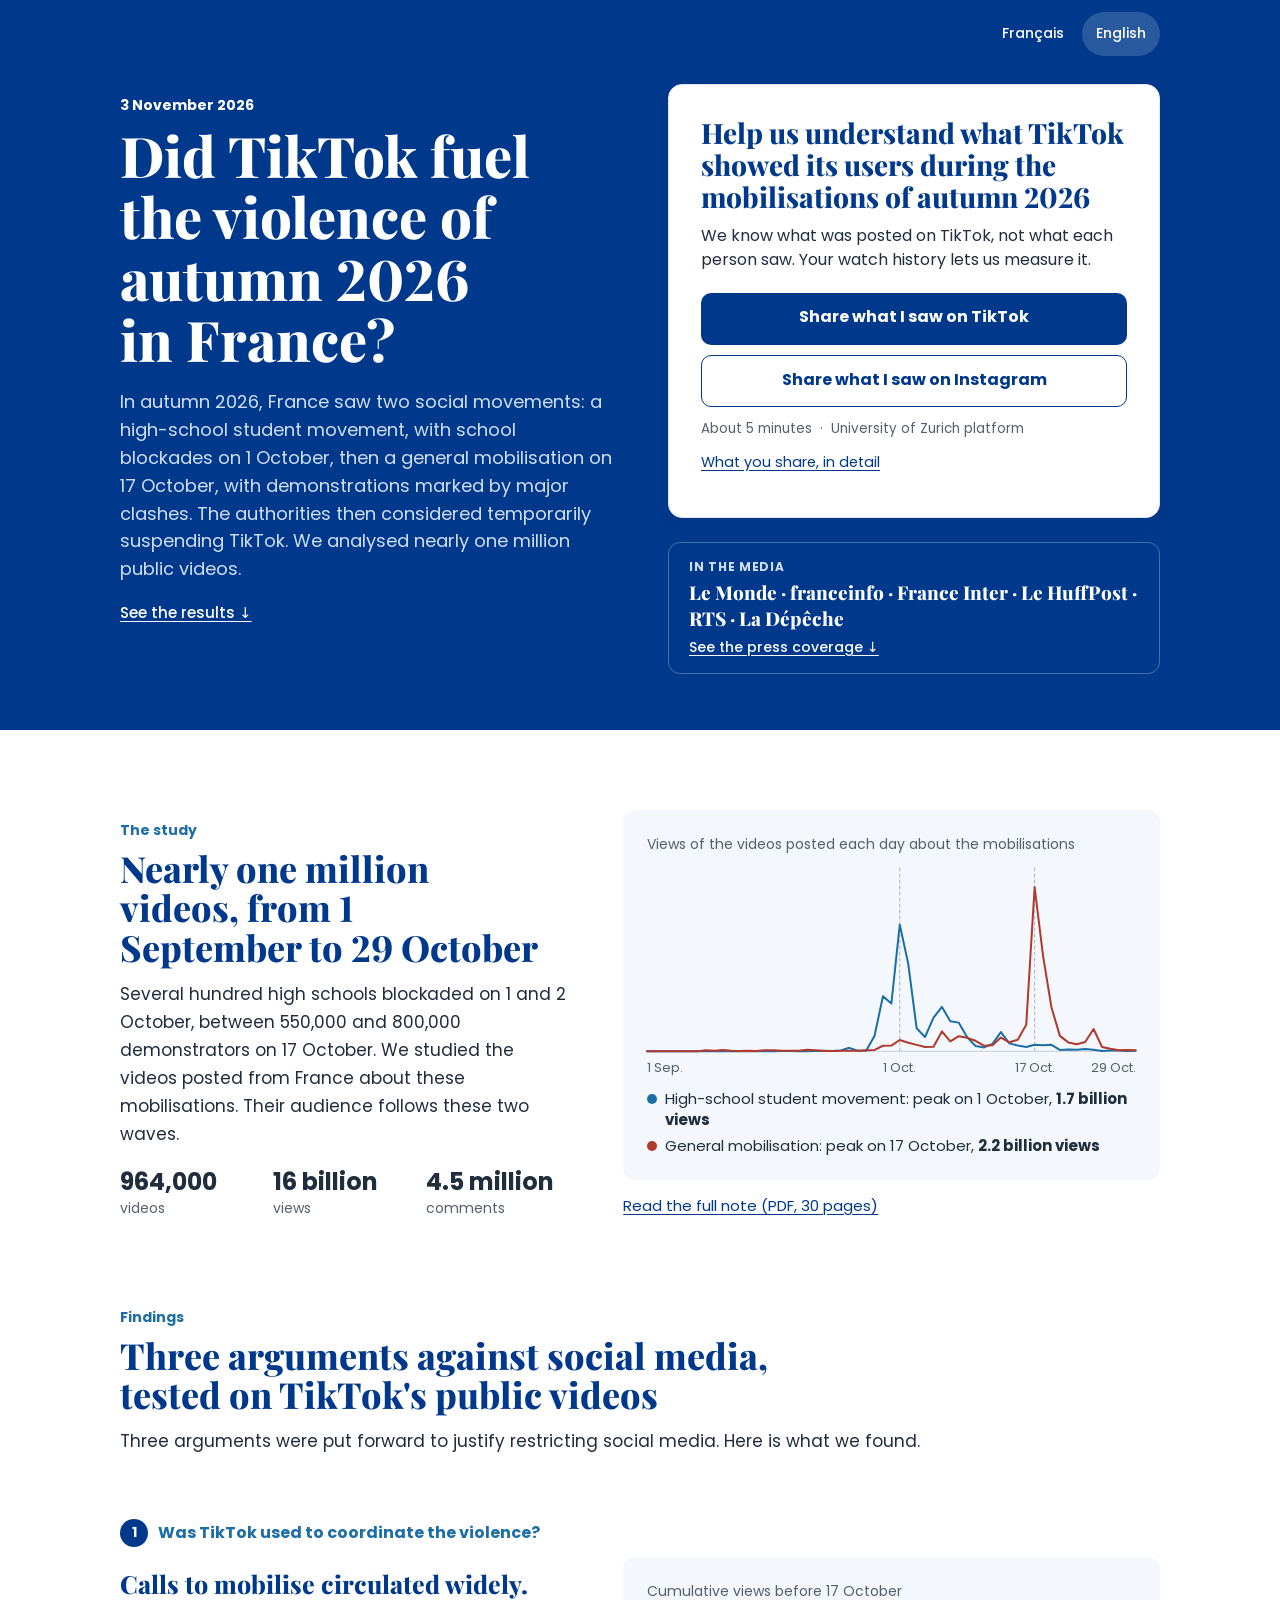
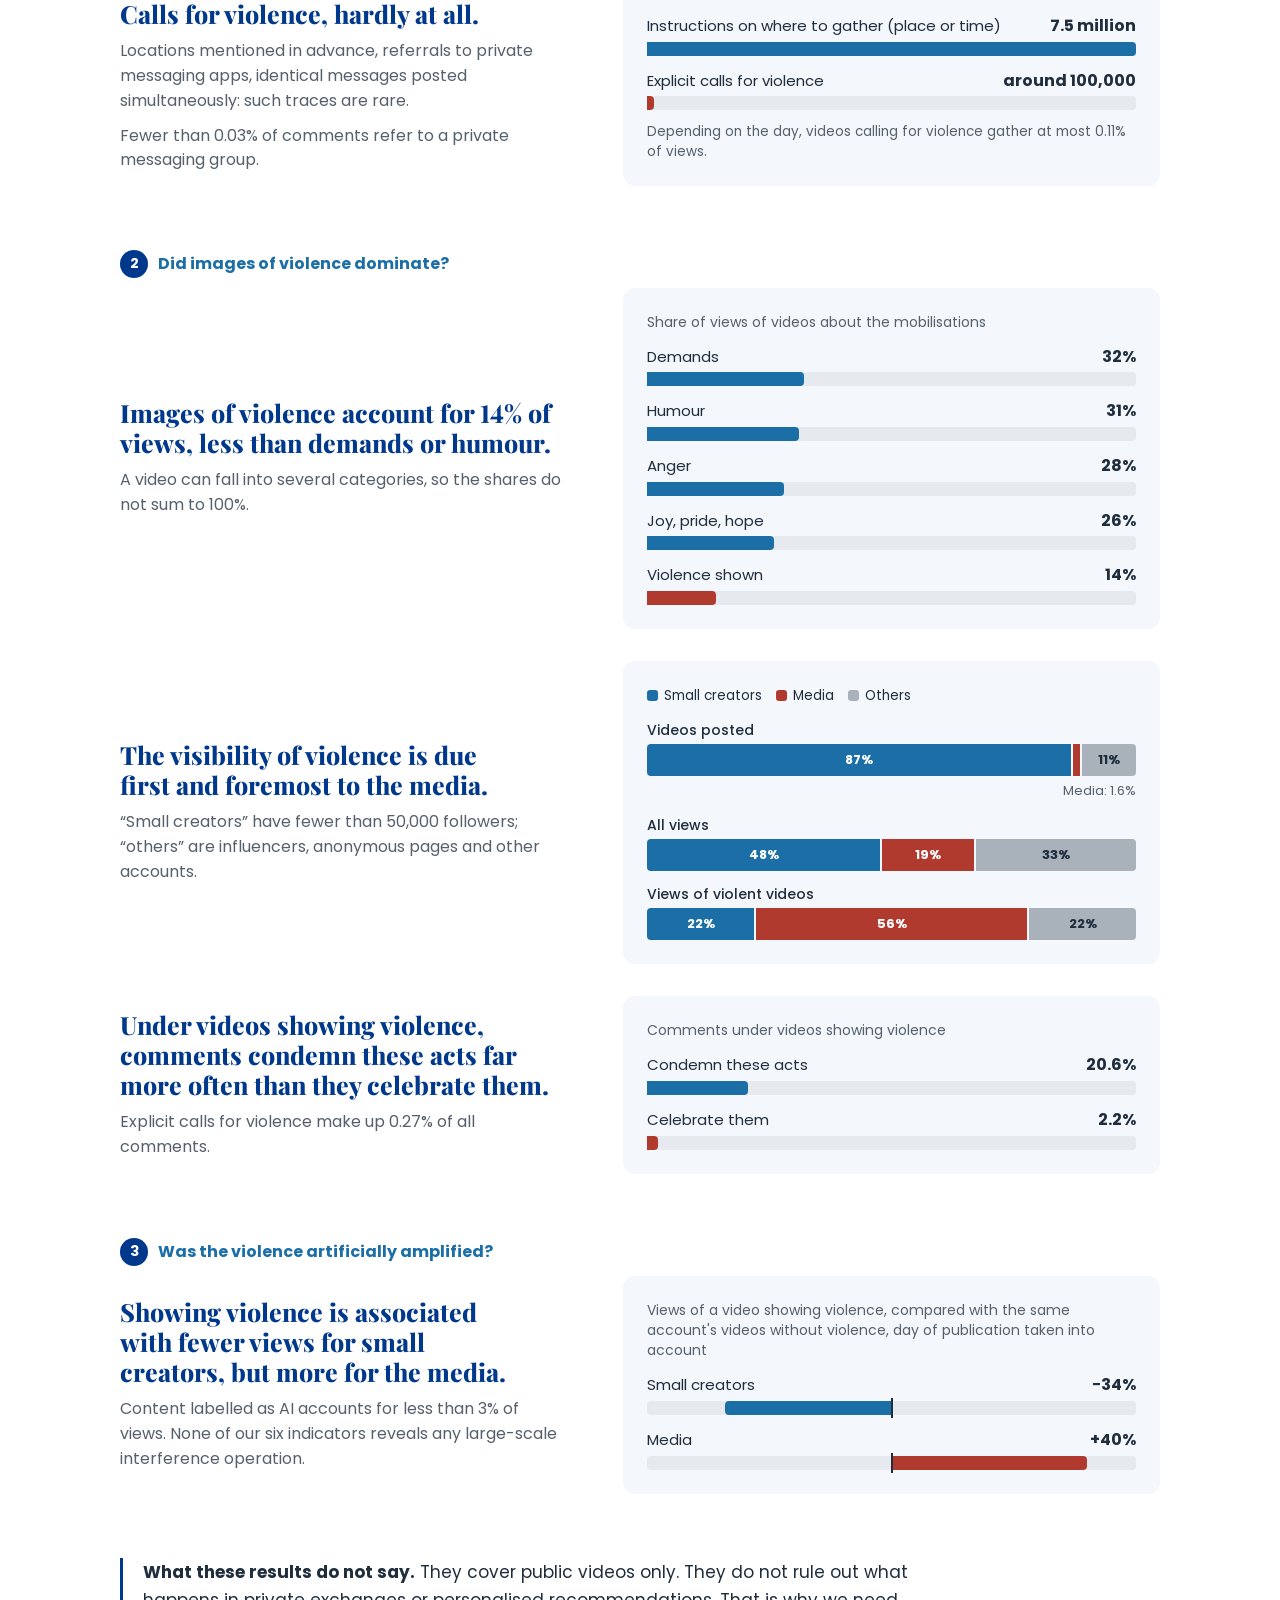
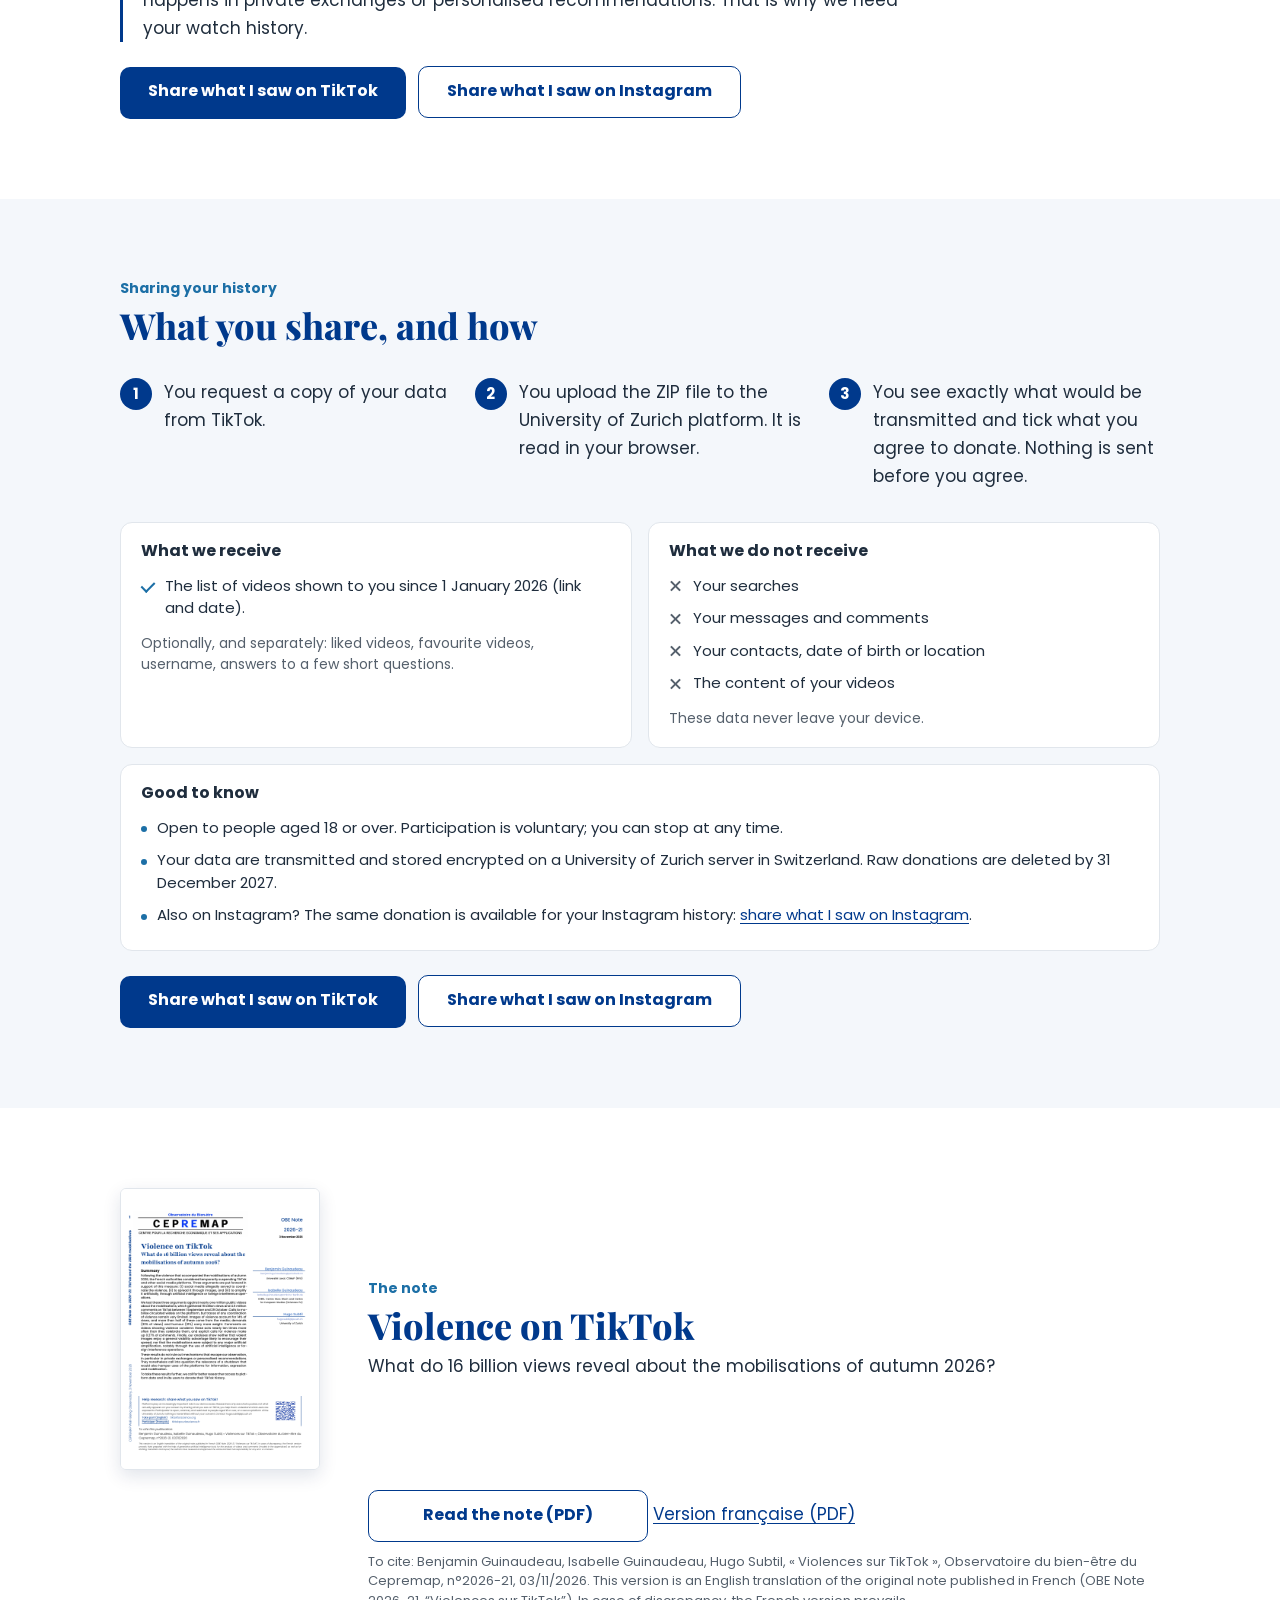
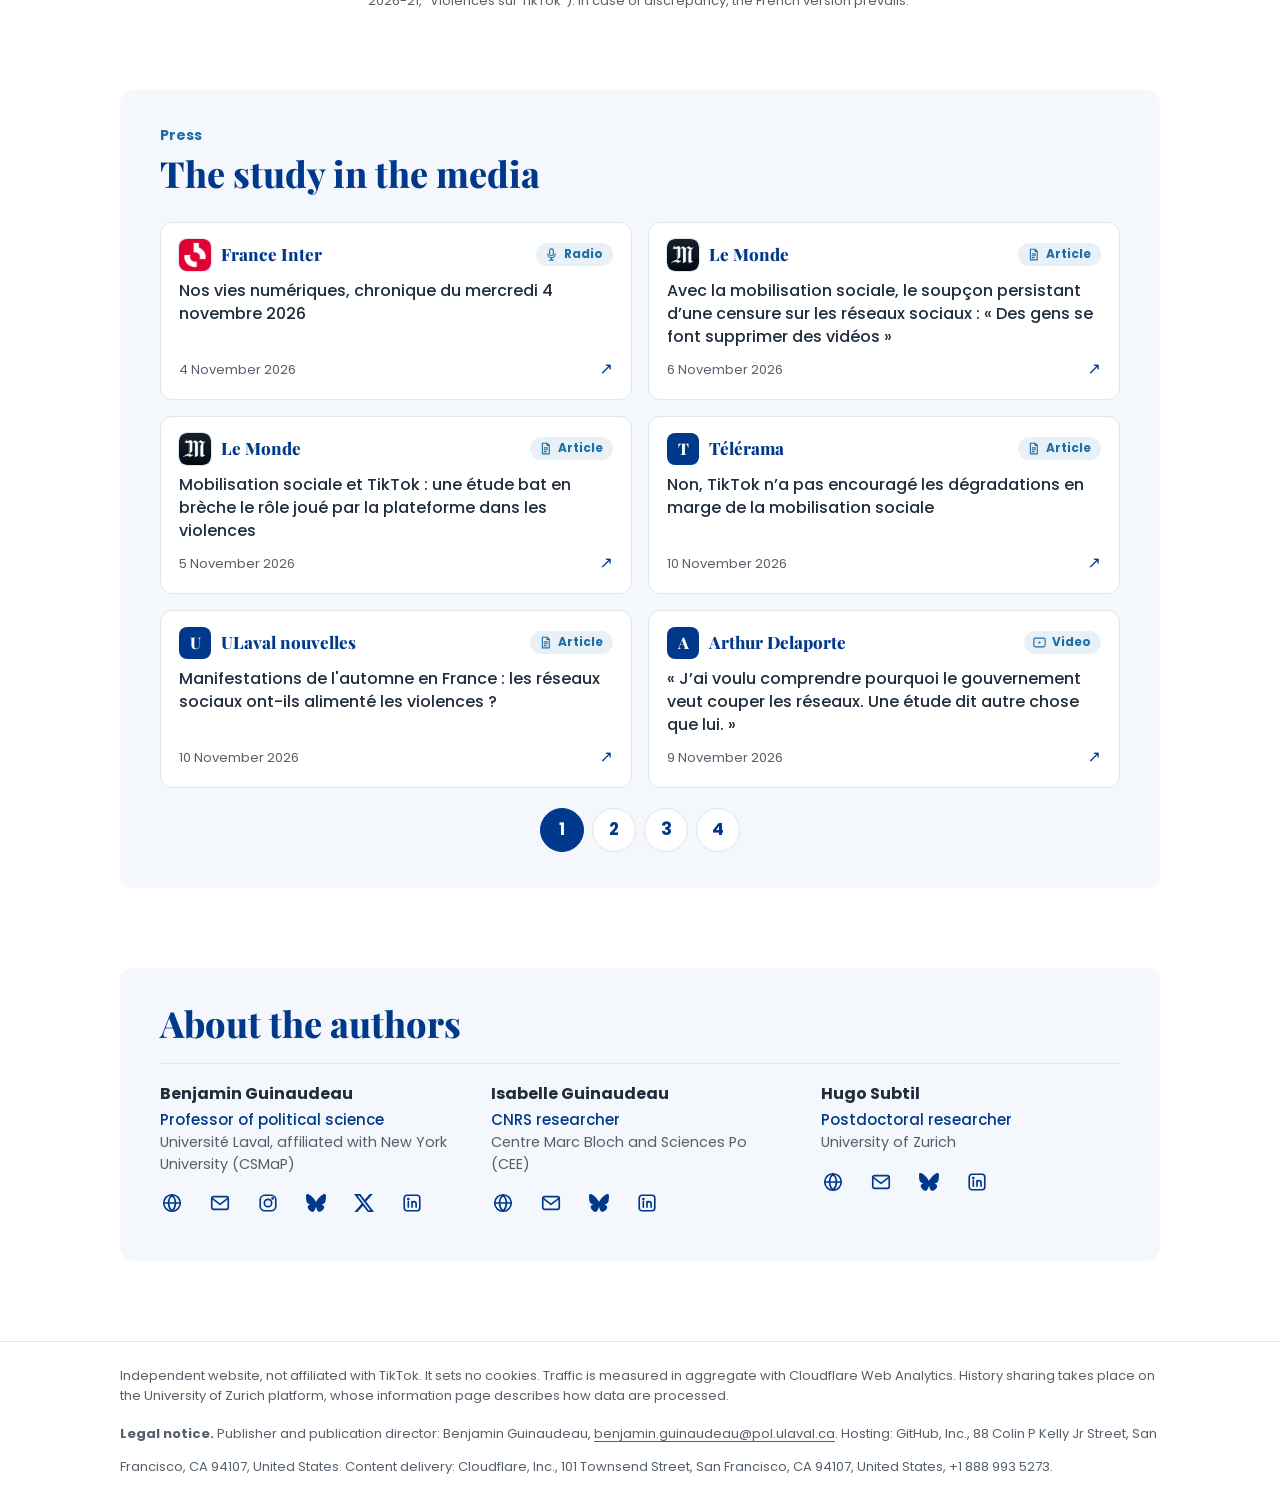
==== commit 97a9275b: "Don de données Instagram : boutons et mention à côté du don TikTok Co-Authored-By: Claude Opus 5.5 <" ====
--- a/en/index.html
+++ b/en/index.html
@@ -17,7 +17,7 @@
   <meta name="twitter:card" content="summary_large_image">
   <link rel="icon" href="data:image/svg+xml,%3Csvg xmlns='http://www.w3.org/2000/svg' viewBox='0 0 32 32'%3E%3Crect width='32' height='32' rx='6' fill='%2300398C'/%3E%3Crect x='7' y='17' width='5' height='8' fill='%23fff'/%3E%3Crect x='14' y='7' width='5' height='18' fill='%23fff'/%3E%3Crect x='21' y='13' width='5' height='12' fill='%23fff'/%3E%3C/svg%3E">
   <link rel="preload" href="../assets/fonts/playfair-800.woff2" as="font" type="font/woff2" crossorigin>
-  <link rel="stylesheet" href="../assets/style.css?v=8">
+  <link rel="stylesheet" href="../assets/style.css?v=9">
 </head>
 <body>
 
@@ -37,6 +37,7 @@
           <h2 id="callout-title">Help us understand what TikTok showed its users during the mobilisations of autumn 2026</h2>
           <p>We know what was posted on TikTok, not what each person saw. Your watch history lets us measure it.</p>
           <a class="btn" href="https://datadonation.uzh.ch/ddm/studies/tiktok-mouvement-2026/briefing/?lang=en">Share what I saw on TikTok</a>
+          <a class="btn secondary" href="https://datadonation.uzh.ch/ddm/studies/instagram-mouvement-2026/briefing/?lang=en">Share what I saw on Instagram</a>
           <ul class="facts"><li>About 5 minutes</li><li>University of Zurich platform</li></ul>
           <a class="touch" href="#share">What you share, in detail</a>
         </aside>
@@ -182,7 +183,7 @@
         </div>
 
         <p class="limit"><strong>What these results do not say.</strong> They cover public videos only. They do not rule out what happens in private exchanges or personalised recommendations. That is why we need your watch history.</p>
-        <div class="limit-cta desk-only"><a class="btn inline" href="https://datadonation.uzh.ch/ddm/studies/tiktok-mouvement-2026/briefing/?lang=en">Share what I saw on TikTok</a></div>
+        <div class="limit-cta desk-only"><a class="btn inline" href="https://datadonation.uzh.ch/ddm/studies/tiktok-mouvement-2026/briefing/?lang=en">Share what I saw on TikTok</a><a class="btn secondary inline" href="https://datadonation.uzh.ch/ddm/studies/instagram-mouvement-2026/briefing/?lang=en">Share what I saw on Instagram</a></div>
       </div>
     </section>
 
@@ -209,9 +210,9 @@
         </div>
         <div class="know">
           <h3>Good to know</h3>
-          <ul><li>Open to people aged 18 or over. Participation is voluntary; you can stop at any time.</li><li>Your data are transmitted and stored encrypted on a University of Zurich server in Switzerland. Raw donations are deleted by 31 December 2027.</li></ul>
-        </div>
-        <div class="share-cta desk-only"><a class="btn inline" href="https://datadonation.uzh.ch/ddm/studies/tiktok-mouvement-2026/briefing/?lang=en">Share what I saw on TikTok</a></div>
+          <ul><li>Open to people aged 18 or over. Participation is voluntary; you can stop at any time.</li><li>Your data are transmitted and stored encrypted on a University of Zurich server in Switzerland. Raw donations are deleted by 31 December 2027.</li><li>Also on Instagram? The same donation is available for your Instagram history: <a href="https://datadonation.uzh.ch/ddm/studies/instagram-mouvement-2026/briefing/?lang=en">share what I saw on Instagram</a>.</li></ul>
+        </div>
+        <div class="share-cta desk-only"><a class="btn inline" href="https://datadonation.uzh.ch/ddm/studies/tiktok-mouvement-2026/briefing/?lang=en">Share what I saw on TikTok</a><a class="btn secondary inline" href="https://datadonation.uzh.ch/ddm/studies/instagram-mouvement-2026/briefing/?lang=en">Share what I saw on Instagram</a></div>
       </div>
     </section>
 
--- a/assets/style.css
+++ b/assets/style.css
@@ -68,6 +68,7 @@
 .callout h2 { font-size: 1.375rem; line-height: 1.2; }
 .callout p { margin-top: 10px; font-size: .9375rem; line-height: 1.55; }
 .callout .btn { margin-top: 16px; }
+.callout .btn + .btn { margin-top: 10px; }
 .facts { display: flex; flex-wrap: wrap; gap: 0 8px; margin-top: 12px; font-size: .84375rem; line-height: 1.45; color: var(--muted); }
 .facts li + li::before { content: "·"; margin-right: 8px; }
 .callout .touch { font-size: .9rem; margin-top: 2px; }
@@ -216,6 +217,8 @@
   .callout .btn { margin-top: 20px; }
   .btn { padding-inline: 28px; }
   .btn.inline { display: inline-block; width: auto; min-width: 280px; }
+  .btn.inline + .btn.inline { margin-left: 12px; }
+  .callout .btn + .btn { margin-top: 10px; }
   .sticky-cta { display: none; }
   .study-grid { grid-template-columns: 5fr 6fr; gap: 56px; align-items: center; }
   .numbers { font-size: .875rem; }
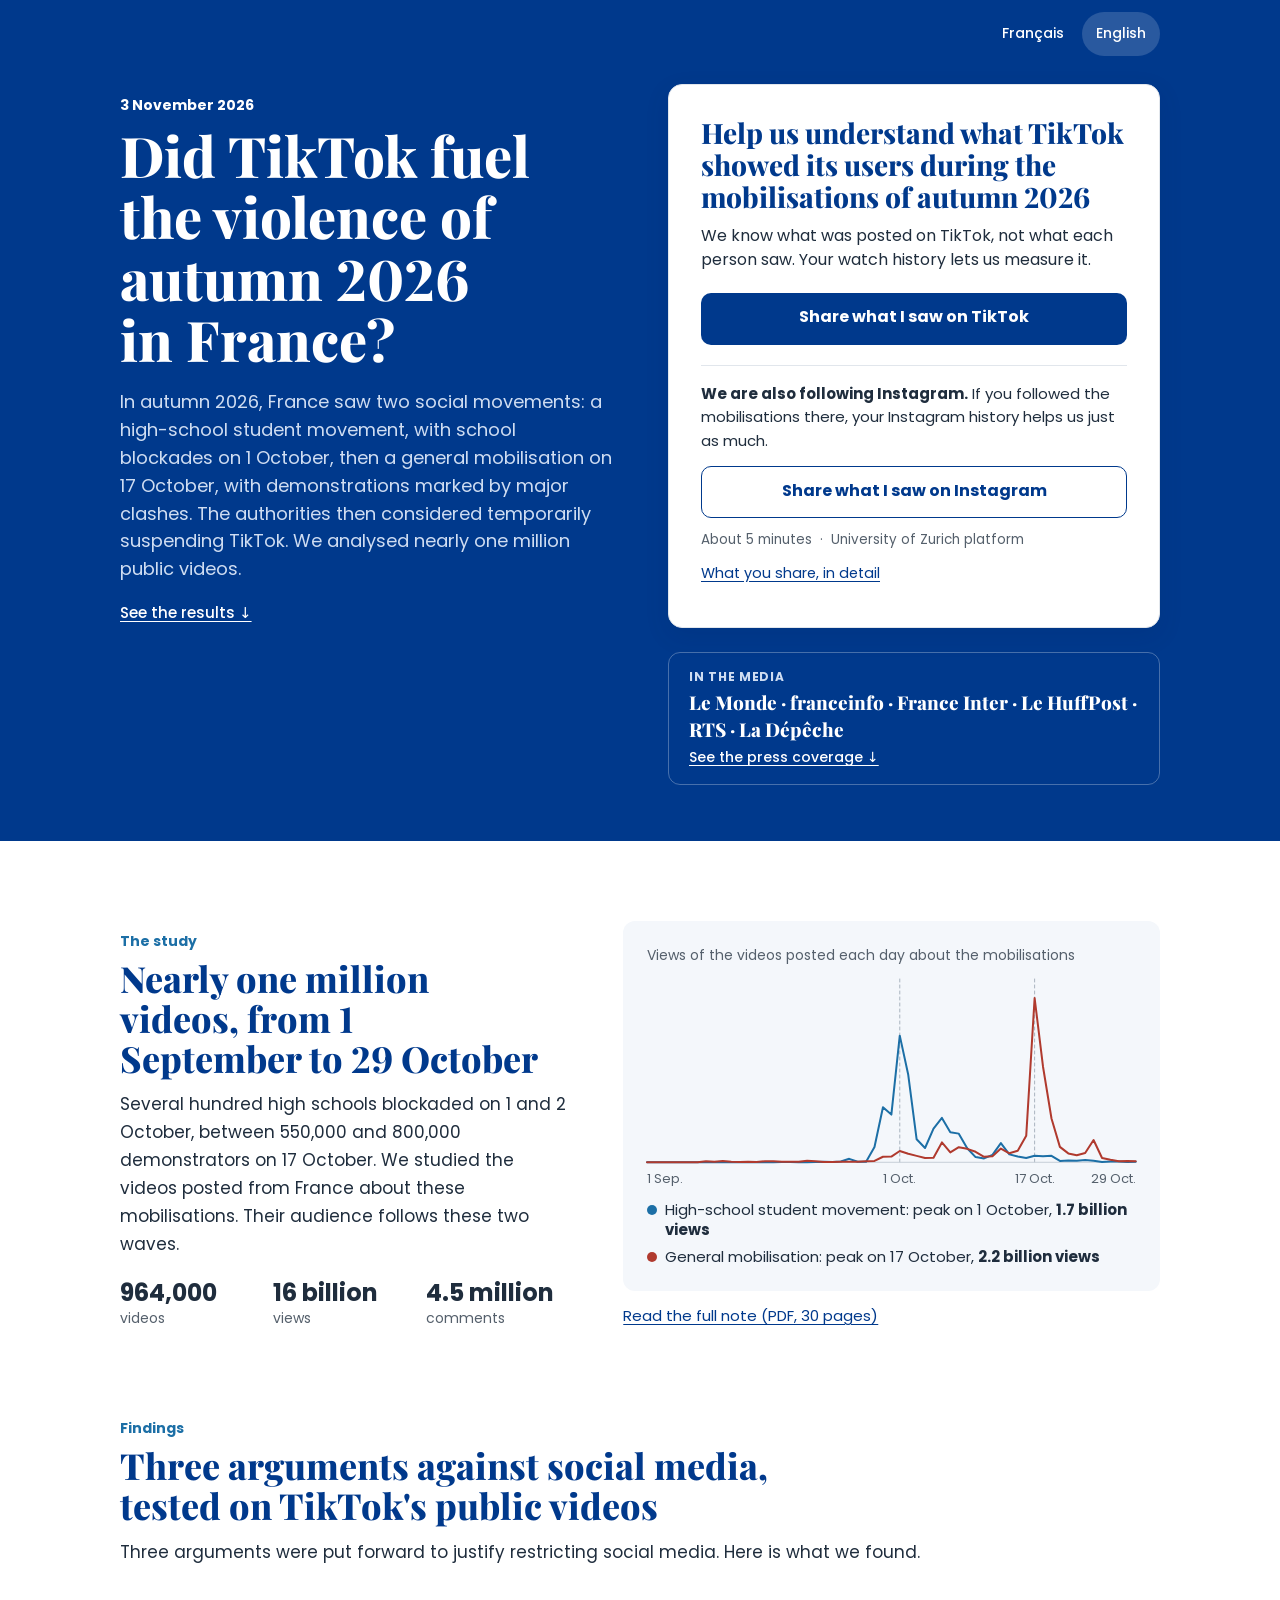
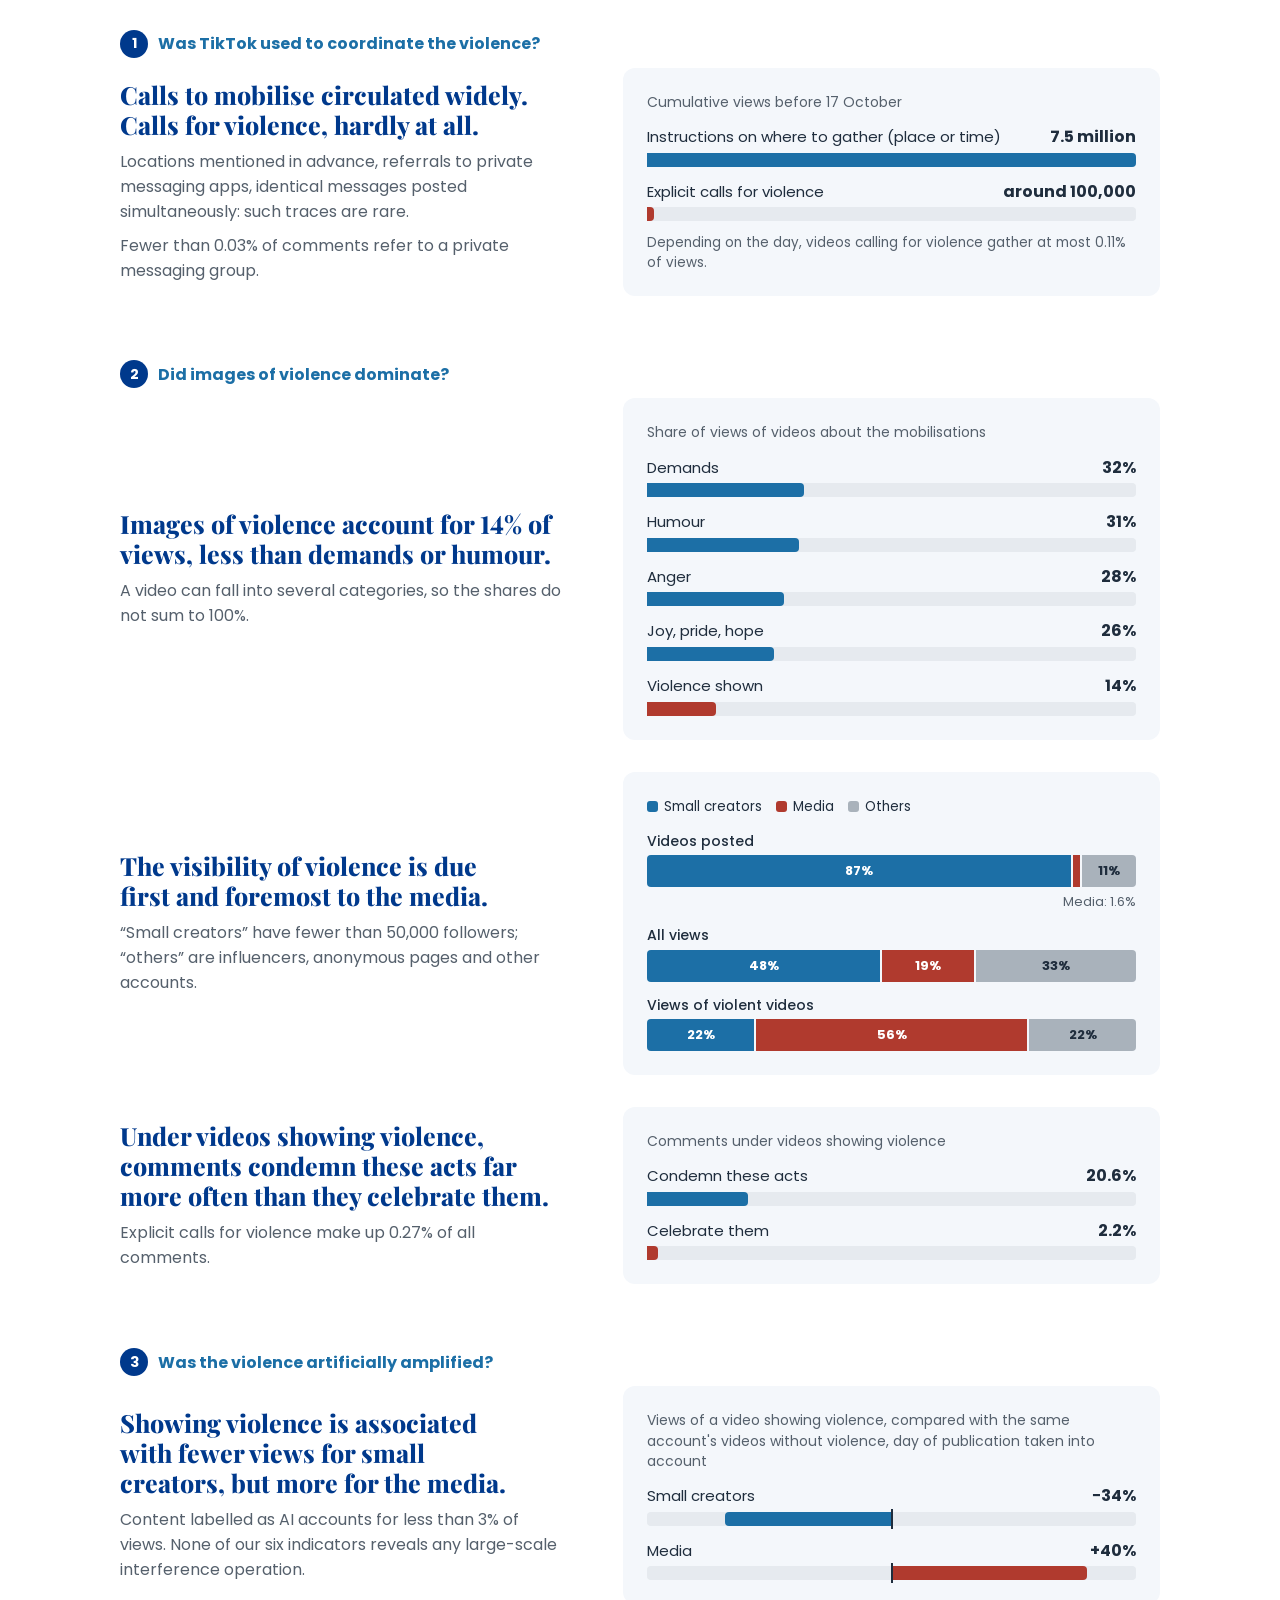
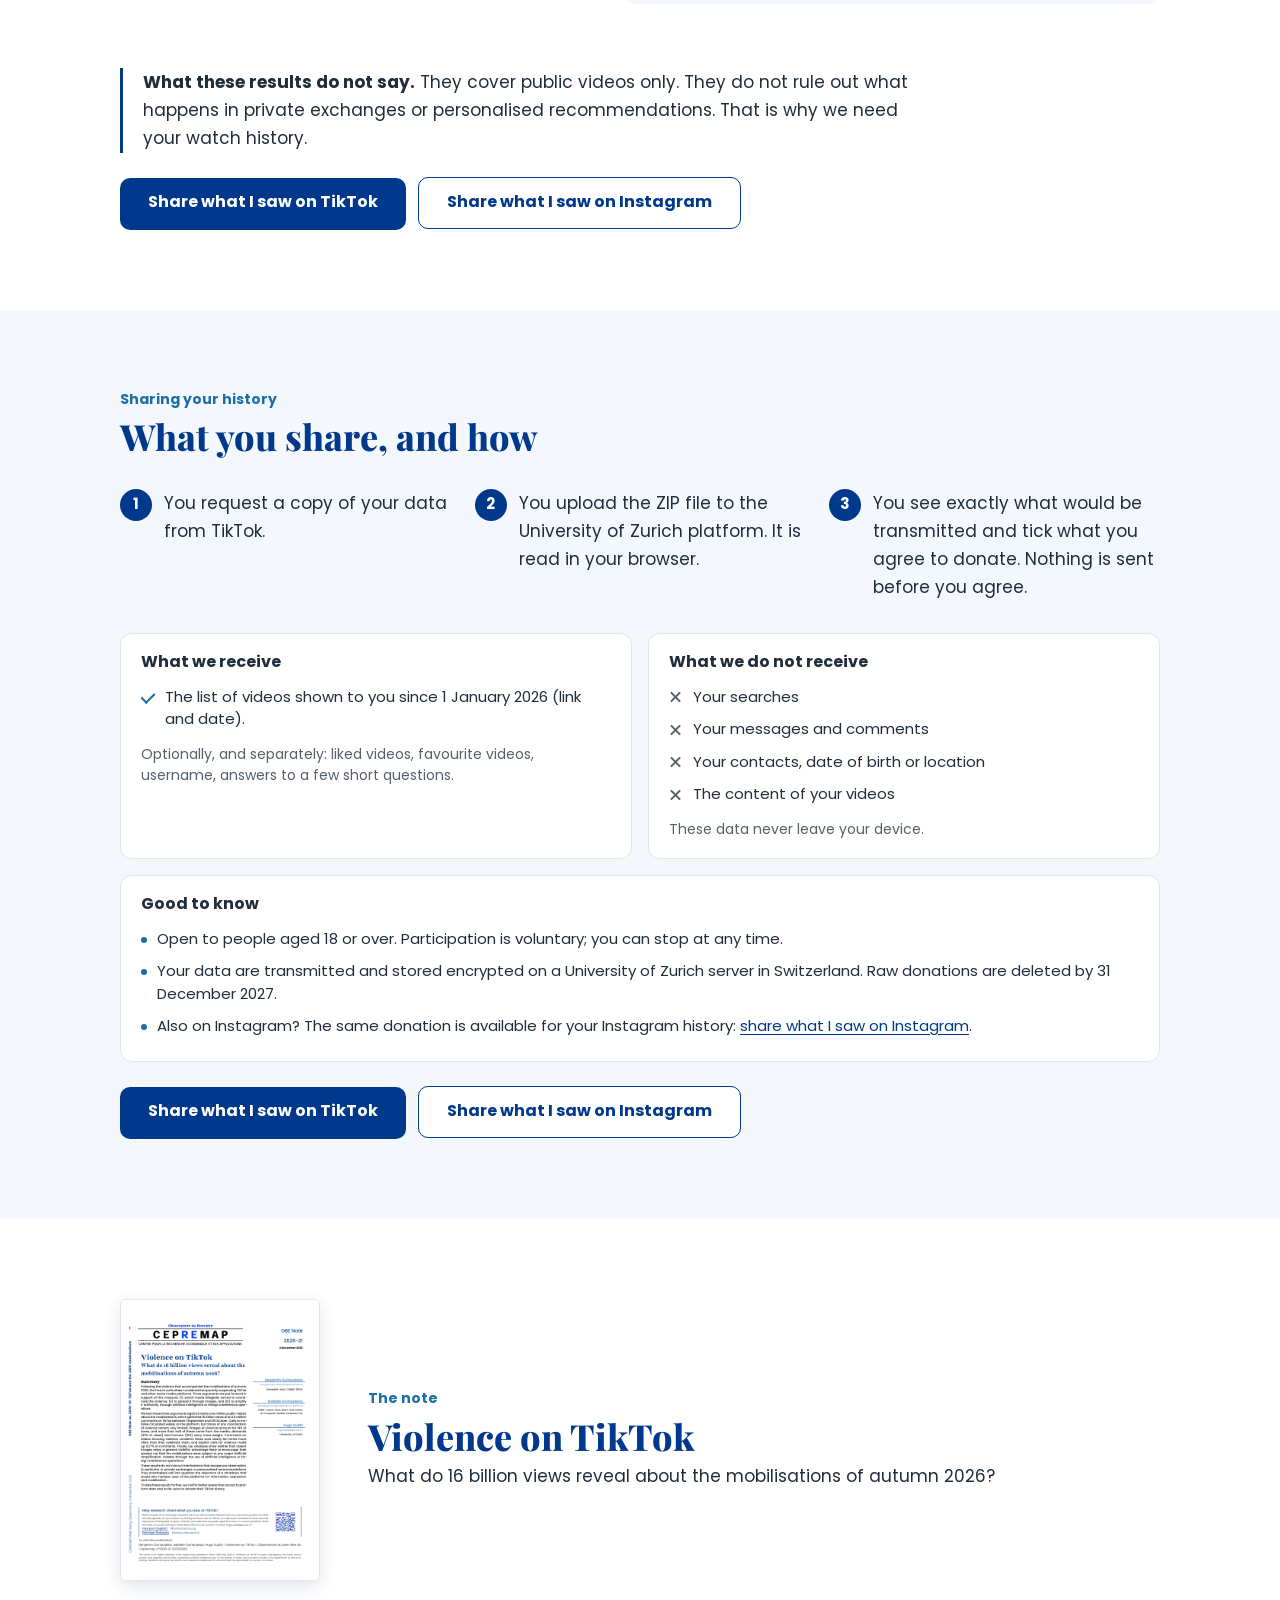
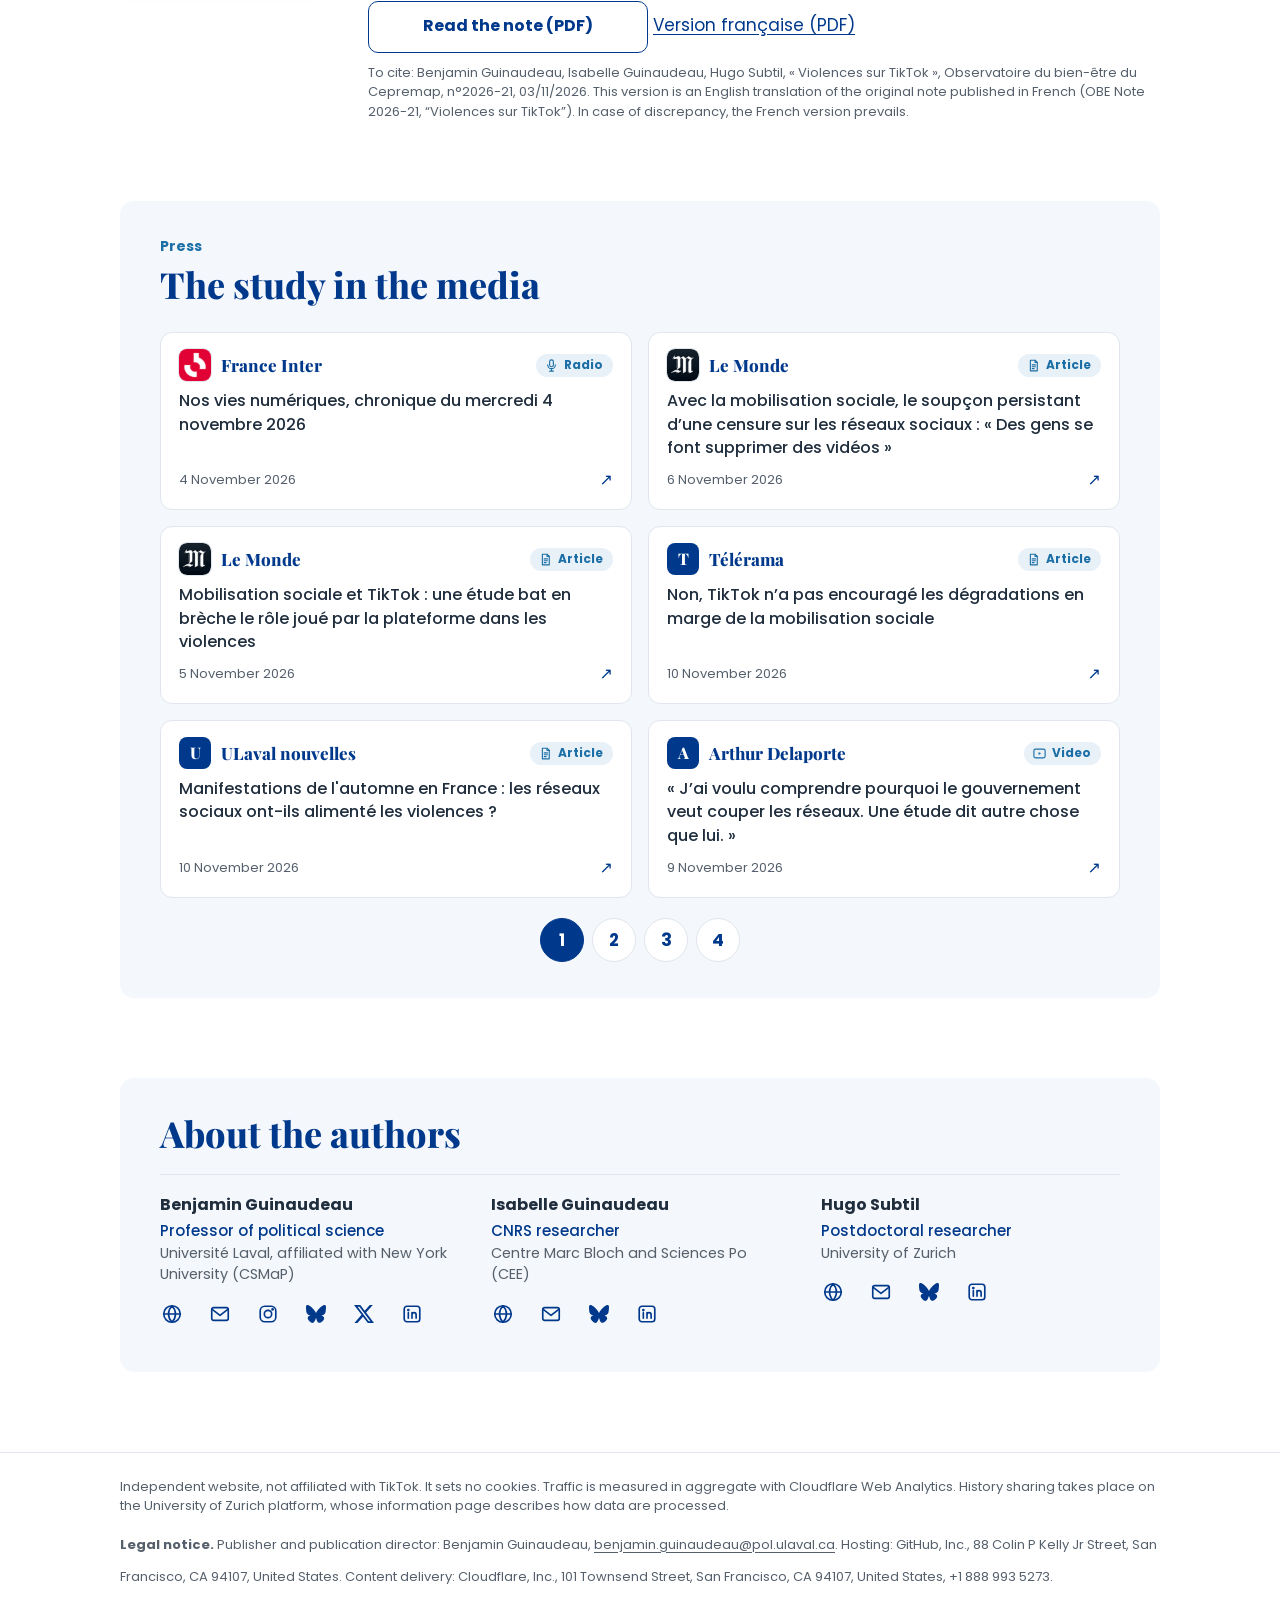
==== commit 46d8c478: "Don Instagram : phrase d'introduction « Nous suivons aussi Instagram » Co-Authored-By: Claude Opus 5" ====
--- a/en/index.html
+++ b/en/index.html
@@ -17,7 +17,7 @@
   <meta name="twitter:card" content="summary_large_image">
   <link rel="icon" href="data:image/svg+xml,%3Csvg xmlns='http://www.w3.org/2000/svg' viewBox='0 0 32 32'%3E%3Crect width='32' height='32' rx='6' fill='%2300398C'/%3E%3Crect x='7' y='17' width='5' height='8' fill='%23fff'/%3E%3Crect x='14' y='7' width='5' height='18' fill='%23fff'/%3E%3Crect x='21' y='13' width='5' height='12' fill='%23fff'/%3E%3C/svg%3E">
   <link rel="preload" href="../assets/fonts/playfair-800.woff2" as="font" type="font/woff2" crossorigin>
-  <link rel="stylesheet" href="../assets/style.css?v=9">
+  <link rel="stylesheet" href="../assets/style.css?v=10">
 </head>
 <body>
 
@@ -37,6 +37,7 @@
           <h2 id="callout-title">Help us understand what TikTok showed its users during the mobilisations of autumn 2026</h2>
           <p>We know what was posted on TikTok, not what each person saw. Your watch history lets us measure it.</p>
           <a class="btn" href="https://datadonation.uzh.ch/ddm/studies/tiktok-mouvement-2026/briefing/?lang=en">Share what I saw on TikTok</a>
+          <p class="also"><b>We are also following Instagram.</b> If you followed the mobilisations there, your Instagram history helps us just as much.</p>
           <a class="btn secondary" href="https://datadonation.uzh.ch/ddm/studies/instagram-mouvement-2026/briefing/?lang=en">Share what I saw on Instagram</a>
           <ul class="facts"><li>About 5 minutes</li><li>University of Zurich platform</li></ul>
           <a class="touch" href="#share">What you share, in detail</a>
--- a/assets/style.css
+++ b/assets/style.css
@@ -68,9 +68,10 @@
 .callout h2 { font-size: 1.375rem; line-height: 1.2; }
 .callout p { margin-top: 10px; font-size: .9375rem; line-height: 1.55; }
 .callout .btn { margin-top: 16px; }
-.callout .btn + .btn { margin-top: 10px; }
 .facts { display: flex; flex-wrap: wrap; gap: 0 8px; margin-top: 12px; font-size: .84375rem; line-height: 1.45; color: var(--muted); }
 .facts li + li::before { content: "·"; margin-right: 8px; }
+.callout .also { margin-top: 20px; padding-top: 16px; border-top: 1px solid var(--line); font-size: .9375rem; }
+.callout .also + .btn { margin-top: 12px; }
 .callout .touch { font-size: .9rem; margin-top: 2px; }
 
 /* The study */
@@ -218,7 +219,7 @@
   .btn { padding-inline: 28px; }
   .btn.inline { display: inline-block; width: auto; min-width: 280px; }
   .btn.inline + .btn.inline { margin-left: 12px; }
-  .callout .btn + .btn { margin-top: 10px; }
+  .callout .also + .btn { margin-top: 14px; }
   .sticky-cta { display: none; }
   .study-grid { grid-template-columns: 5fr 6fr; gap: 56px; align-items: center; }
   .numbers { font-size: .875rem; }
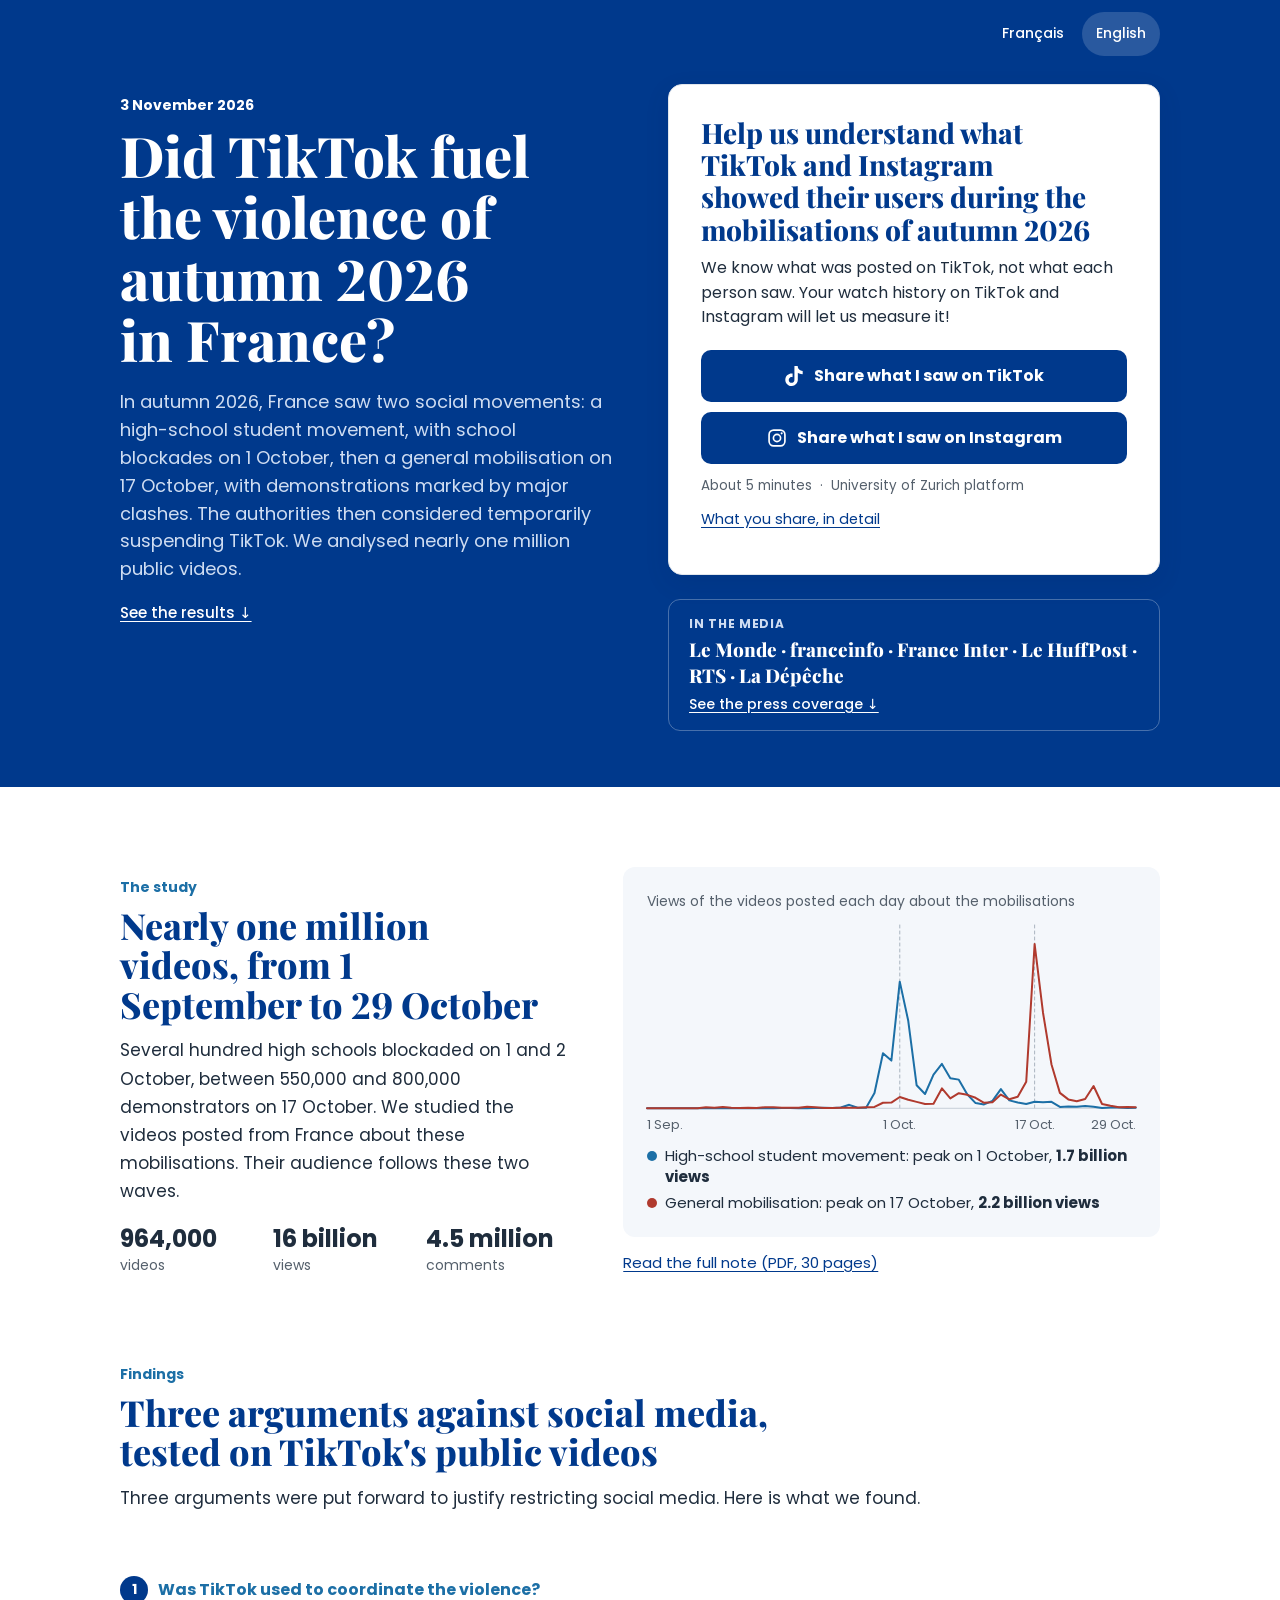
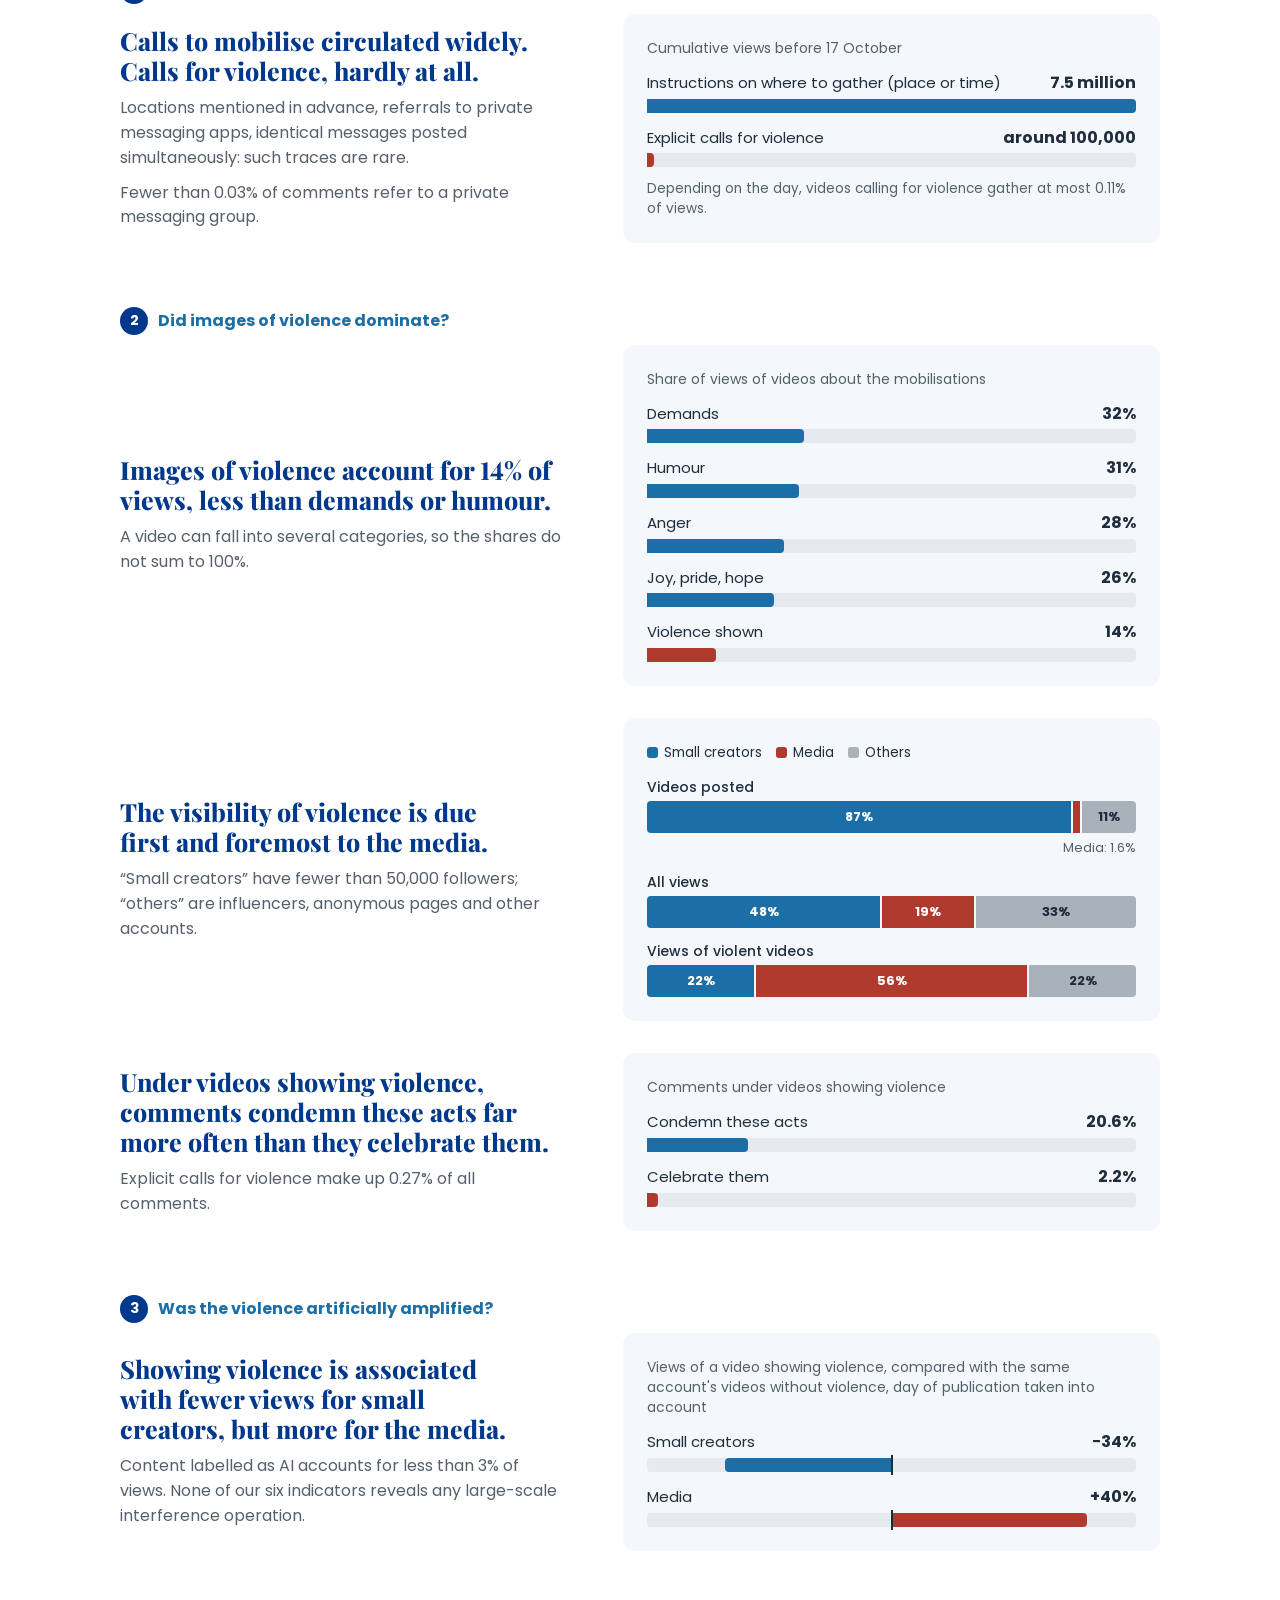
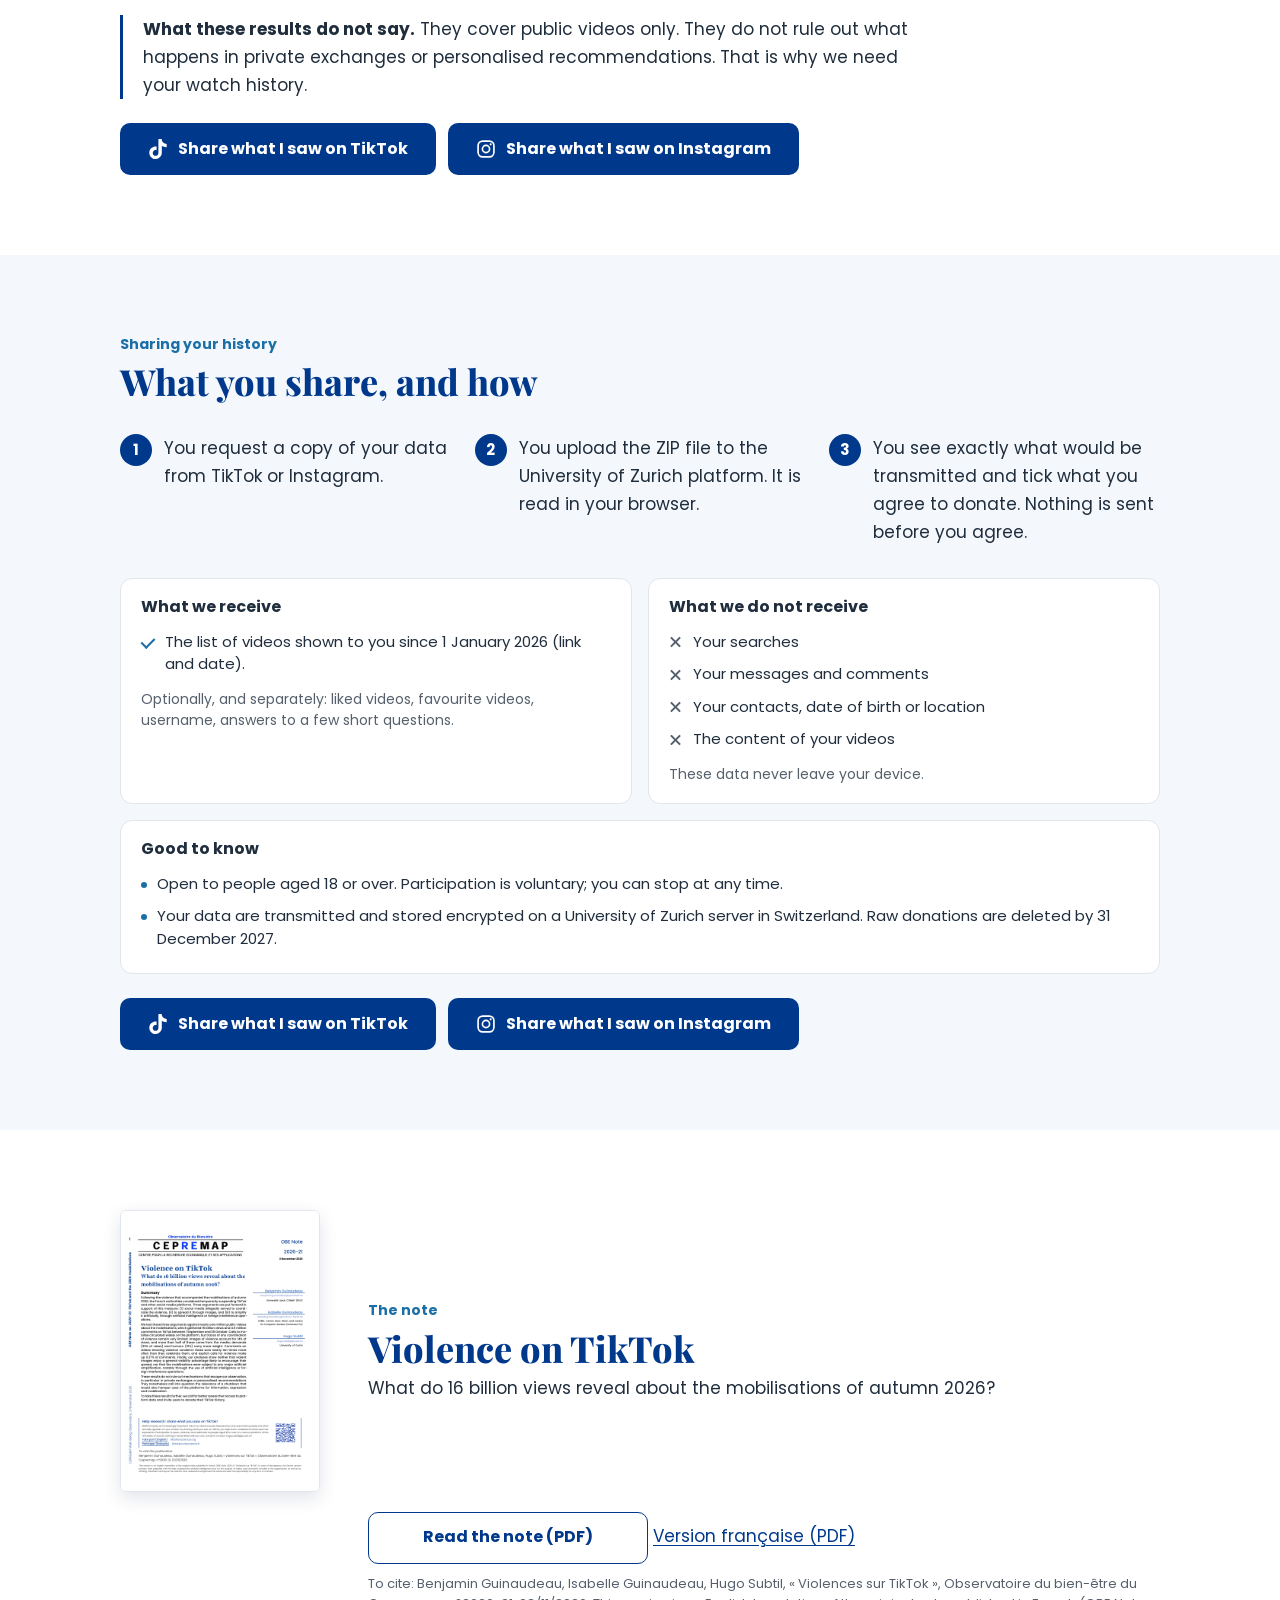
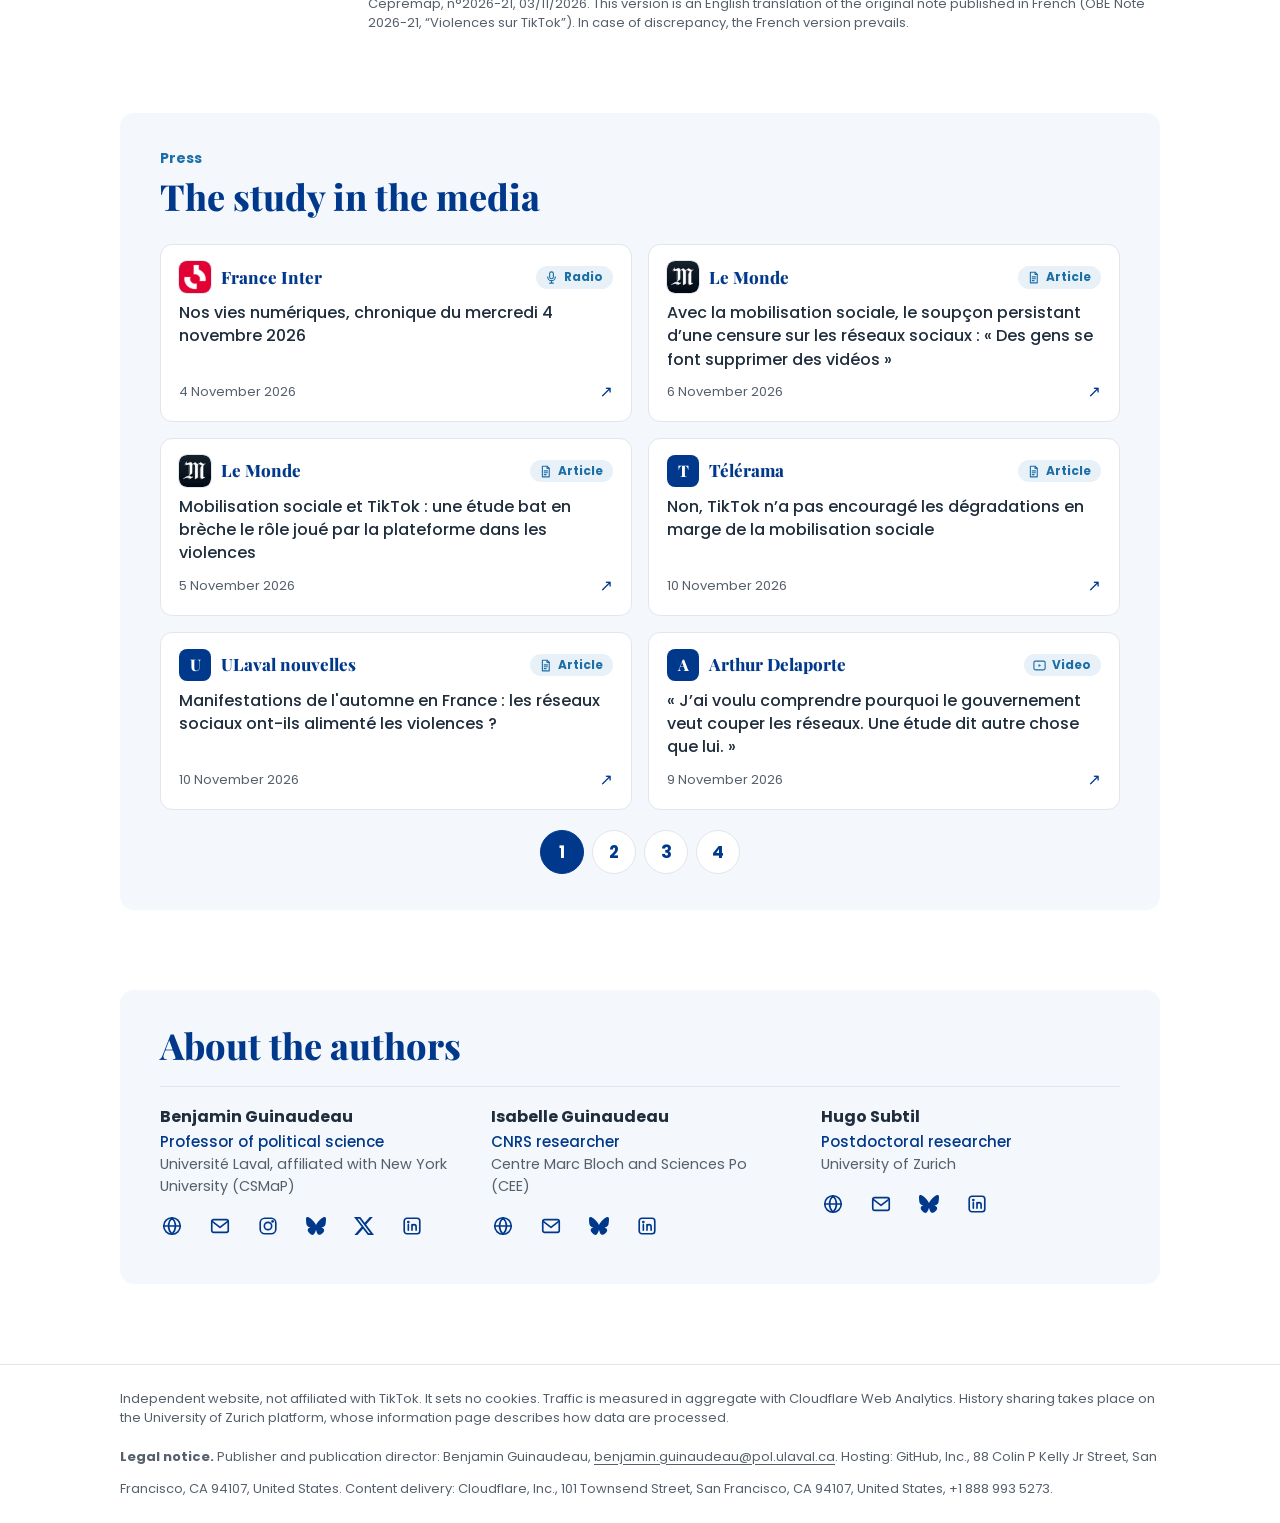
==== commit e99efbb8: "TikTok et Instagram dans le titre et le texte, deux boutons avec logos Co-Authored-By: Claude Opus 5" ====
--- a/en/index.html
+++ b/en/index.html
@@ -17,7 +17,7 @@
   <meta name="twitter:card" content="summary_large_image">
   <link rel="icon" href="data:image/svg+xml,%3Csvg xmlns='http://www.w3.org/2000/svg' viewBox='0 0 32 32'%3E%3Crect width='32' height='32' rx='6' fill='%2300398C'/%3E%3Crect x='7' y='17' width='5' height='8' fill='%23fff'/%3E%3Crect x='14' y='7' width='5' height='18' fill='%23fff'/%3E%3Crect x='21' y='13' width='5' height='12' fill='%23fff'/%3E%3C/svg%3E">
   <link rel="preload" href="../assets/fonts/playfair-800.woff2" as="font" type="font/woff2" crossorigin>
-  <link rel="stylesheet" href="../assets/style.css?v=10">
+  <link rel="stylesheet" href="../assets/style.css?v=11">
 </head>
 <body>
 
@@ -34,11 +34,10 @@
         </div>
         <a class="press-strip" href="#press"><span class="press-strip-label">In the media</span><span class="press-strip-names">Le&nbsp;Monde · franceinfo · France&nbsp;Inter · Le&nbsp;HuffPost · RTS · La&nbsp;Dépêche</span><span class="press-strip-go">See the press coverage ↓</span></a>
         <aside class="callout" aria-labelledby="callout-title">
-          <h2 id="callout-title">Help us understand what TikTok showed its users during the mobilisations of autumn 2026</h2>
-          <p>We know what was posted on TikTok, not what each person saw. Your watch history lets us measure it.</p>
-          <a class="btn" href="https://datadonation.uzh.ch/ddm/studies/tiktok-mouvement-2026/briefing/?lang=en">Share what I saw on TikTok</a>
-          <p class="also"><b>We are also following Instagram.</b> If you followed the mobilisations there, your Instagram history helps us just as much.</p>
-          <a class="btn secondary" href="https://datadonation.uzh.ch/ddm/studies/instagram-mouvement-2026/briefing/?lang=en">Share what I saw on Instagram</a>
+          <h2 id="callout-title">Help us understand what TikTok and Instagram showed their users during the mobilisations of autumn 2026</h2>
+          <p>We know what was posted on TikTok, not what each person saw. Your watch history on TikTok and Instagram will let us measure it!</p>
+          <a class="btn" href="https://datadonation.uzh.ch/ddm/studies/tiktok-mouvement-2026/briefing/?lang=en"><svg class="logo" viewBox="0 0 24 24" aria-hidden="true"><path fill="currentColor" d="M12.525.02c1.31-.02 2.61-.01 3.91-.02.08 1.53.63 3.09 1.75 4.17 1.12 1.11 2.7 1.62 4.24 1.79v4.03c-1.44-.05-2.89-.35-4.2-.97-.57-.26-1.1-.59-1.62-.93-.01 2.92.01 5.84-.02 8.75-.08 1.4-.54 2.79-1.35 3.94-1.31 1.92-3.58 3.17-5.91 3.21-1.43.08-2.86-.31-4.08-1.03-2.02-1.19-3.44-3.37-3.65-5.71-.02-.5-.03-1-.01-1.49.18-1.9 1.12-3.72 2.58-4.96 1.66-1.44 3.98-2.13 6.15-1.72.02 1.48-.04 2.96-.04 4.44-.99-.32-2.15-.23-3.02.37-.63.41-1.11 1.04-1.36 1.75-.21.51-.15 1.07-.14 1.61.24 1.64 1.82 3.02 3.5 2.87 1.12-.01 2.19-.66 2.77-1.61.19-.33.4-.67.41-1.06.1-1.79.06-3.57.07-5.36.01-4.03-.01-8.05.02-12.07z"/></svg><span>Share what I saw on TikTok</span></a>
+          <a class="btn" href="https://datadonation.uzh.ch/ddm/studies/instagram-mouvement-2026/briefing/?lang=en"><svg class="logo" viewBox="0 0 24 24" aria-hidden="true" fill="none" stroke="currentColor" stroke-width="2"><rect x="2.5" y="2.5" width="19" height="19" rx="5.5"/><circle cx="12" cy="12" r="4.3"/><circle cx="17.6" cy="6.4" r="1.25" fill="currentColor" stroke="none"/></svg><span>Share what I saw on Instagram</span></a>
           <ul class="facts"><li>About 5 minutes</li><li>University of Zurich platform</li></ul>
           <a class="touch" href="#share">What you share, in detail</a>
         </aside>
@@ -184,7 +183,7 @@
         </div>
 
         <p class="limit"><strong>What these results do not say.</strong> They cover public videos only. They do not rule out what happens in private exchanges or personalised recommendations. That is why we need your watch history.</p>
-        <div class="limit-cta desk-only"><a class="btn inline" href="https://datadonation.uzh.ch/ddm/studies/tiktok-mouvement-2026/briefing/?lang=en">Share what I saw on TikTok</a><a class="btn secondary inline" href="https://datadonation.uzh.ch/ddm/studies/instagram-mouvement-2026/briefing/?lang=en">Share what I saw on Instagram</a></div>
+        <div class="limit-cta desk-only"><a class="btn inline" href="https://datadonation.uzh.ch/ddm/studies/tiktok-mouvement-2026/briefing/?lang=en"><svg class="logo" viewBox="0 0 24 24" aria-hidden="true"><path fill="currentColor" d="M12.525.02c1.31-.02 2.61-.01 3.91-.02.08 1.53.63 3.09 1.75 4.17 1.12 1.11 2.7 1.62 4.24 1.79v4.03c-1.44-.05-2.89-.35-4.2-.97-.57-.26-1.1-.59-1.62-.93-.01 2.92.01 5.84-.02 8.75-.08 1.4-.54 2.79-1.35 3.94-1.31 1.92-3.58 3.17-5.91 3.21-1.43.08-2.86-.31-4.08-1.03-2.02-1.19-3.44-3.37-3.65-5.71-.02-.5-.03-1-.01-1.49.18-1.9 1.12-3.72 2.58-4.96 1.66-1.44 3.98-2.13 6.15-1.72.02 1.48-.04 2.96-.04 4.44-.99-.32-2.15-.23-3.02.37-.63.41-1.11 1.04-1.36 1.75-.21.51-.15 1.07-.14 1.61.24 1.64 1.82 3.02 3.5 2.87 1.12-.01 2.19-.66 2.77-1.61.19-.33.4-.67.41-1.06.1-1.79.06-3.57.07-5.36.01-4.03-.01-8.05.02-12.07z"/></svg><span>Share what I saw on TikTok</span></a><a class="btn inline" href="https://datadonation.uzh.ch/ddm/studies/instagram-mouvement-2026/briefing/?lang=en"><svg class="logo" viewBox="0 0 24 24" aria-hidden="true" fill="none" stroke="currentColor" stroke-width="2"><rect x="2.5" y="2.5" width="19" height="19" rx="5.5"/><circle cx="12" cy="12" r="4.3"/><circle cx="17.6" cy="6.4" r="1.25" fill="currentColor" stroke="none"/></svg><span>Share what I saw on Instagram</span></a></div>
       </div>
     </section>
 
@@ -193,7 +192,7 @@
         <p class="eyebrow">Sharing your history</p>
         <h2 class="section-title">What you share, and how</h2>
         <ol class="steps">
-          <li>You request a copy of your data from TikTok.</li>
+          <li>You request a copy of your data from TikTok or Instagram.</li>
           <li>You upload the ZIP file to the University of Zurich platform. It is read in your browser.</li>
           <li>You see exactly what would be transmitted and tick what you agree to donate. Nothing is sent before you agree.</li>
         </ol>
@@ -211,13 +210,13 @@
         </div>
         <div class="know">
           <h3>Good to know</h3>
-          <ul><li>Open to people aged 18 or over. Participation is voluntary; you can stop at any time.</li><li>Your data are transmitted and stored encrypted on a University of Zurich server in Switzerland. Raw donations are deleted by 31 December 2027.</li><li>Also on Instagram? The same donation is available for your Instagram history: <a href="https://datadonation.uzh.ch/ddm/studies/instagram-mouvement-2026/briefing/?lang=en">share what I saw on Instagram</a>.</li></ul>
-        </div>
-        <div class="share-cta desk-only"><a class="btn inline" href="https://datadonation.uzh.ch/ddm/studies/tiktok-mouvement-2026/briefing/?lang=en">Share what I saw on TikTok</a><a class="btn secondary inline" href="https://datadonation.uzh.ch/ddm/studies/instagram-mouvement-2026/briefing/?lang=en">Share what I saw on Instagram</a></div>
+          <ul><li>Open to people aged 18 or over. Participation is voluntary; you can stop at any time.</li><li>Your data are transmitted and stored encrypted on a University of Zurich server in Switzerland. Raw donations are deleted by 31 December 2027.</li></ul>
+        </div>
+        <div class="share-cta desk-only"><a class="btn inline" href="https://datadonation.uzh.ch/ddm/studies/tiktok-mouvement-2026/briefing/?lang=en"><svg class="logo" viewBox="0 0 24 24" aria-hidden="true"><path fill="currentColor" d="M12.525.02c1.31-.02 2.61-.01 3.91-.02.08 1.53.63 3.09 1.75 4.17 1.12 1.11 2.7 1.62 4.24 1.79v4.03c-1.44-.05-2.89-.35-4.2-.97-.57-.26-1.1-.59-1.62-.93-.01 2.92.01 5.84-.02 8.75-.08 1.4-.54 2.79-1.35 3.94-1.31 1.92-3.58 3.17-5.91 3.21-1.43.08-2.86-.31-4.08-1.03-2.02-1.19-3.44-3.37-3.65-5.71-.02-.5-.03-1-.01-1.49.18-1.9 1.12-3.72 2.58-4.96 1.66-1.44 3.98-2.13 6.15-1.72.02 1.48-.04 2.96-.04 4.44-.99-.32-2.15-.23-3.02.37-.63.41-1.11 1.04-1.36 1.75-.21.51-.15 1.07-.14 1.61.24 1.64 1.82 3.02 3.5 2.87 1.12-.01 2.19-.66 2.77-1.61.19-.33.4-.67.41-1.06.1-1.79.06-3.57.07-5.36.01-4.03-.01-8.05.02-12.07z"/></svg><span>Share what I saw on TikTok</span></a><a class="btn inline" href="https://datadonation.uzh.ch/ddm/studies/instagram-mouvement-2026/briefing/?lang=en"><svg class="logo" viewBox="0 0 24 24" aria-hidden="true" fill="none" stroke="currentColor" stroke-width="2"><rect x="2.5" y="2.5" width="19" height="19" rx="5.5"/><circle cx="12" cy="12" r="4.3"/><circle cx="17.6" cy="6.4" r="1.25" fill="currentColor" stroke="none"/></svg><span>Share what I saw on Instagram</span></a></div>
       </div>
     </section>
 
-    <div class="sticky-cta"><a class="btn" href="https://datadonation.uzh.ch/ddm/studies/tiktok-mouvement-2026/briefing/?lang=en">Share what I saw on TikTok</a></div>
+    <div class="sticky-cta"><p>Share what I saw on:</p><div class="pair"><a class="btn" href="https://datadonation.uzh.ch/ddm/studies/tiktok-mouvement-2026/briefing/?lang=en"><svg class="logo" viewBox="0 0 24 24" aria-hidden="true"><path fill="currentColor" d="M12.525.02c1.31-.02 2.61-.01 3.91-.02.08 1.53.63 3.09 1.75 4.17 1.12 1.11 2.7 1.62 4.24 1.79v4.03c-1.44-.05-2.89-.35-4.2-.97-.57-.26-1.1-.59-1.62-.93-.01 2.92.01 5.84-.02 8.75-.08 1.4-.54 2.79-1.35 3.94-1.31 1.92-3.58 3.17-5.91 3.21-1.43.08-2.86-.31-4.08-1.03-2.02-1.19-3.44-3.37-3.65-5.71-.02-.5-.03-1-.01-1.49.18-1.9 1.12-3.72 2.58-4.96 1.66-1.44 3.98-2.13 6.15-1.72.02 1.48-.04 2.96-.04 4.44-.99-.32-2.15-.23-3.02.37-.63.41-1.11 1.04-1.36 1.75-.21.51-.15 1.07-.14 1.61.24 1.64 1.82 3.02 3.5 2.87 1.12-.01 2.19-.66 2.77-1.61.19-.33.4-.67.41-1.06.1-1.79.06-3.57.07-5.36.01-4.03-.01-8.05.02-12.07z"/></svg><span>TikTok</span></a><a class="btn" href="https://datadonation.uzh.ch/ddm/studies/instagram-mouvement-2026/briefing/?lang=en"><svg class="logo" viewBox="0 0 24 24" aria-hidden="true" fill="none" stroke="currentColor" stroke-width="2"><rect x="2.5" y="2.5" width="19" height="19" rx="5.5"/><circle cx="12" cy="12" r="4.3"/><circle cx="17.6" cy="6.4" r="1.25" fill="currentColor" stroke="none"/></svg><span>Instagram</span></a></div></div>
   </div>
 
   <section class="note">
--- a/assets/style.css
+++ b/assets/style.css
@@ -44,6 +44,9 @@
 /* Buttons */
 .btn { display: block; width: 100%; min-height: 52px; padding: 14px 20px; border: 0; border-radius: var(--radius-btn); background: var(--navy); color: #fff; font: 700 1rem/1.25 var(--sans); text-align: center; text-decoration: none; text-wrap: balance; transition: background-color .15s ease; }
 .btn:hover { background: var(--navy-deep); }
+.btn:has(.logo) { display: flex; align-items: center; justify-content: center; gap: 10px; }
+.btn .logo { width: 1.25em; height: 1.25em; flex: none; }
+.callout .btn + .btn { margin-top: 10px; }
 .btn:active { transform: translateY(1px); }
 .btn.secondary { background: #fff; color: var(--navy); border: 1.5px solid var(--navy); }
 .btn.secondary:hover { background: var(--panel); }
@@ -70,8 +73,6 @@
 .callout .btn { margin-top: 16px; }
 .facts { display: flex; flex-wrap: wrap; gap: 0 8px; margin-top: 12px; font-size: .84375rem; line-height: 1.45; color: var(--muted); }
 .facts li + li::before { content: "·"; margin-right: 8px; }
-.callout .also { margin-top: 20px; padding-top: 16px; border-top: 1px solid var(--line); font-size: .9375rem; }
-.callout .also + .btn { margin-top: 12px; }
 .callout .touch { font-size: .9rem; margin-top: 2px; }
 
 /* The study */
@@ -161,6 +162,8 @@
 /* Sticky call to action, phones only */
 .sticky-cta { position: sticky; bottom: 0; z-index: 5; background: #fff; border-top: 1px solid var(--line); box-shadow: 0 -6px 20px rgba(0, 30, 80, .08); padding: 8px 16px calc(8px + env(safe-area-inset-bottom)); }
 .sticky-cta .btn { min-height: 48px; padding-block: 12px; }
+.sticky-cta p { font-size: .8125rem; color: var(--muted); margin-bottom: 6px; text-align: center; }
+.sticky-cta .pair { display: grid; grid-template-columns: 1fr 1fr; gap: 8px; }
 
 /* Note */
 .note-grid { display: grid; grid-template-columns: 120px minmax(0, 1fr); gap: 16px; align-items: start; }
@@ -218,8 +221,8 @@
   .callout .btn { margin-top: 20px; }
   .btn { padding-inline: 28px; }
   .btn.inline { display: inline-block; width: auto; min-width: 280px; }
+  .btn.inline:has(.logo) { display: inline-flex; vertical-align: top; }
   .btn.inline + .btn.inline { margin-left: 12px; }
-  .callout .also + .btn { margin-top: 14px; }
   .sticky-cta { display: none; }
   .study-grid { grid-template-columns: 5fr 6fr; gap: 56px; align-items: center; }
   .numbers { font-size: .875rem; }
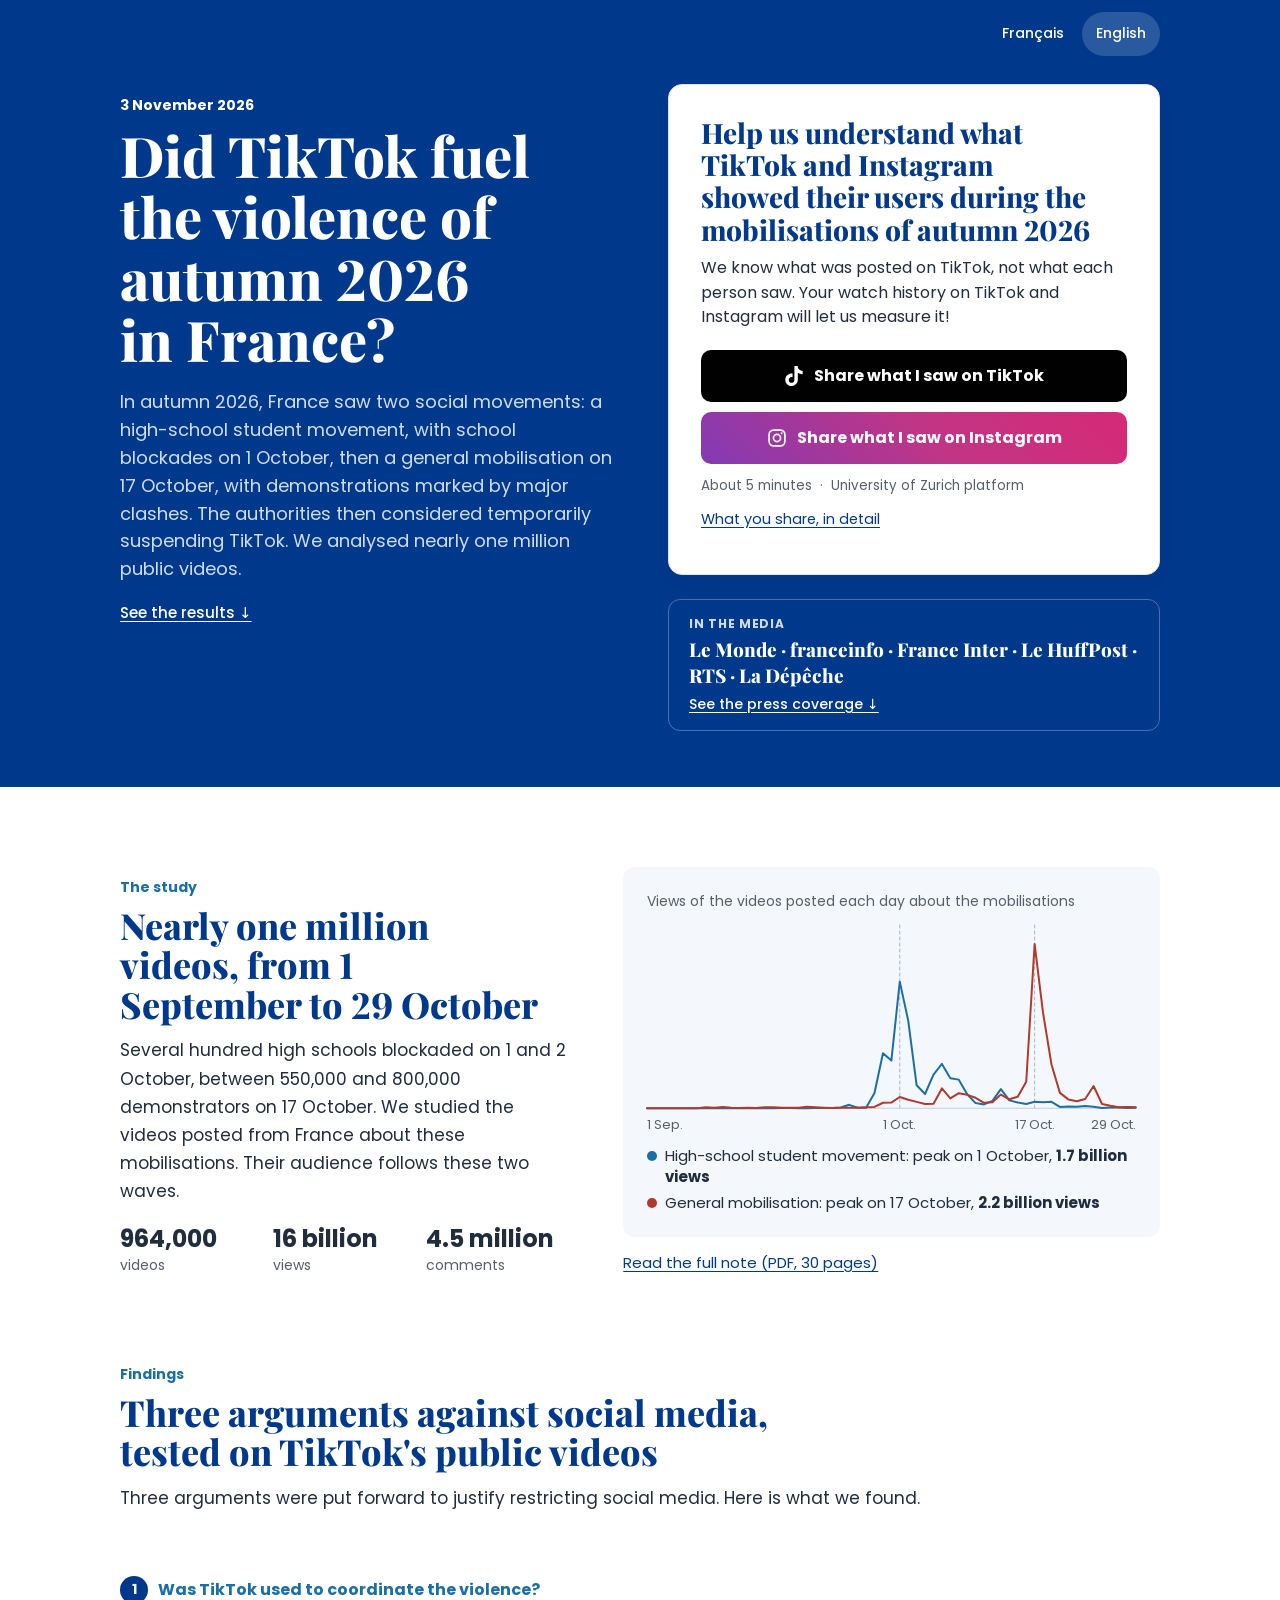
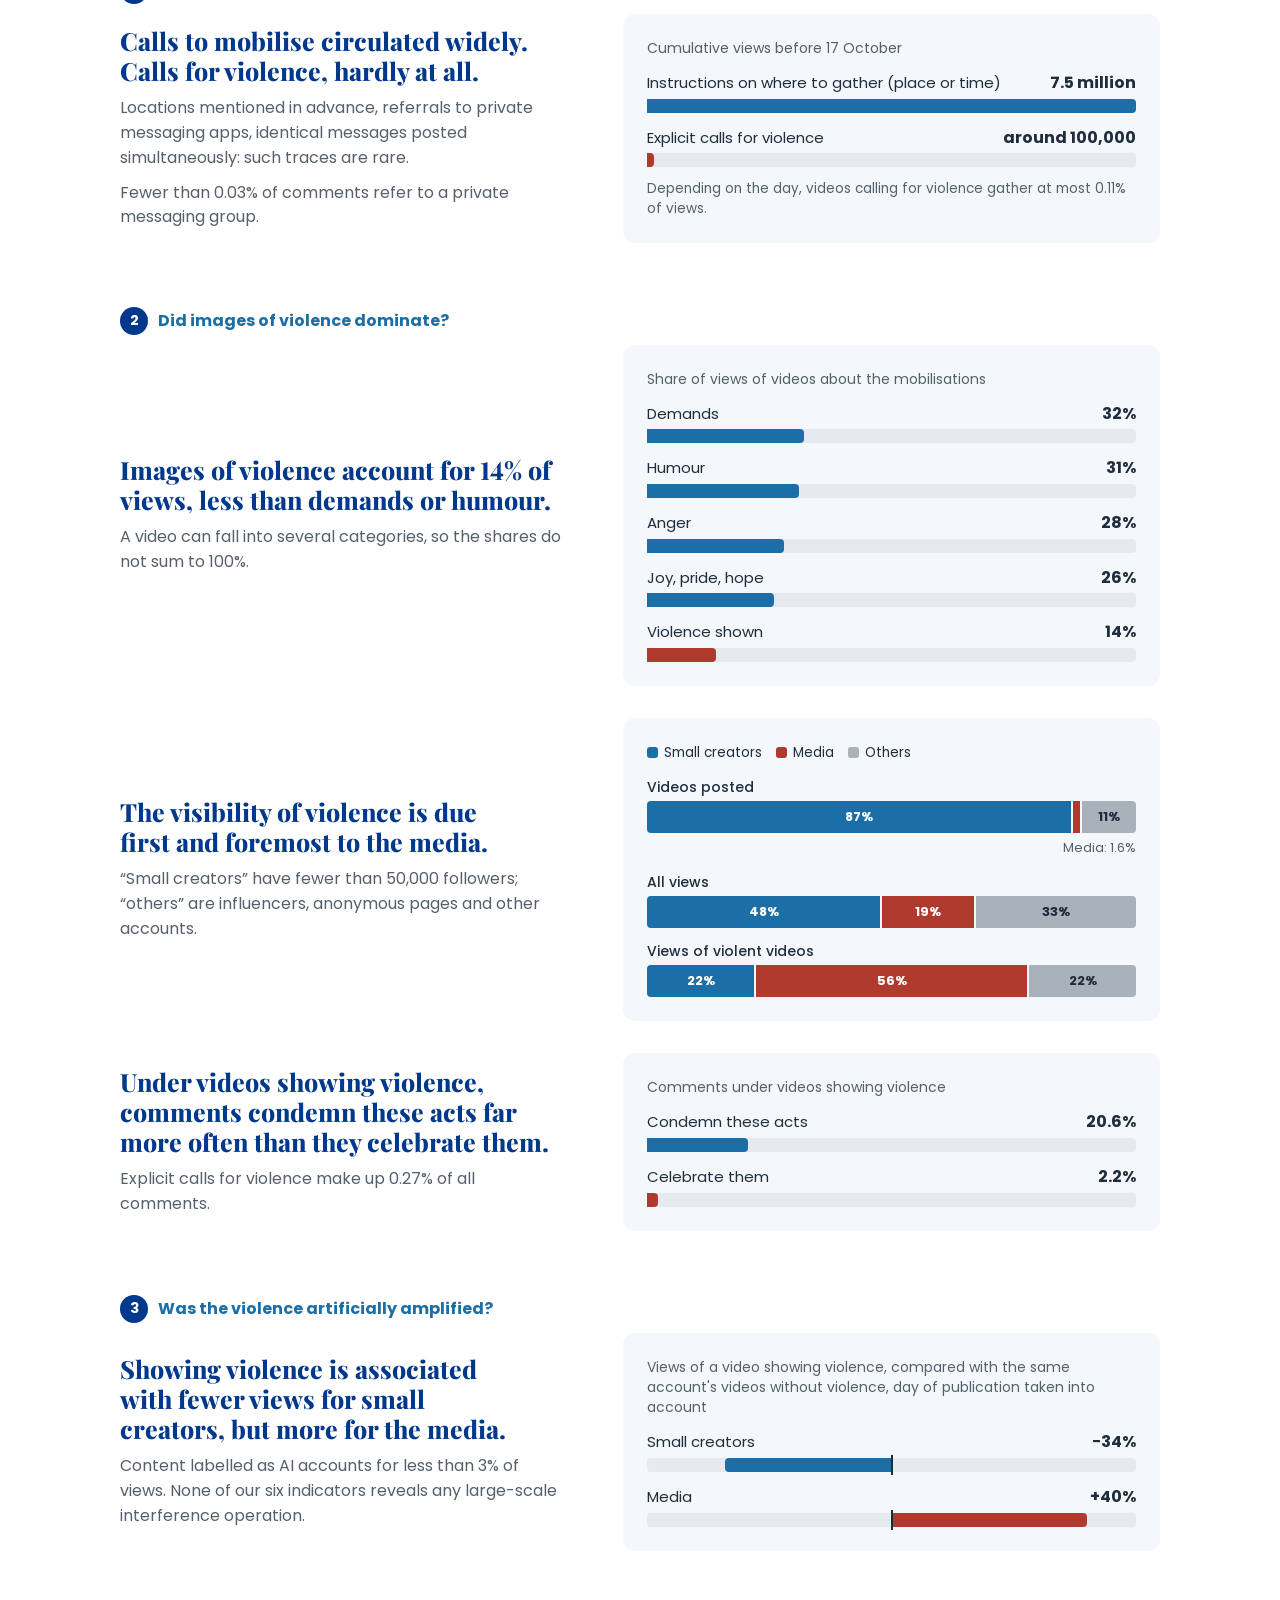
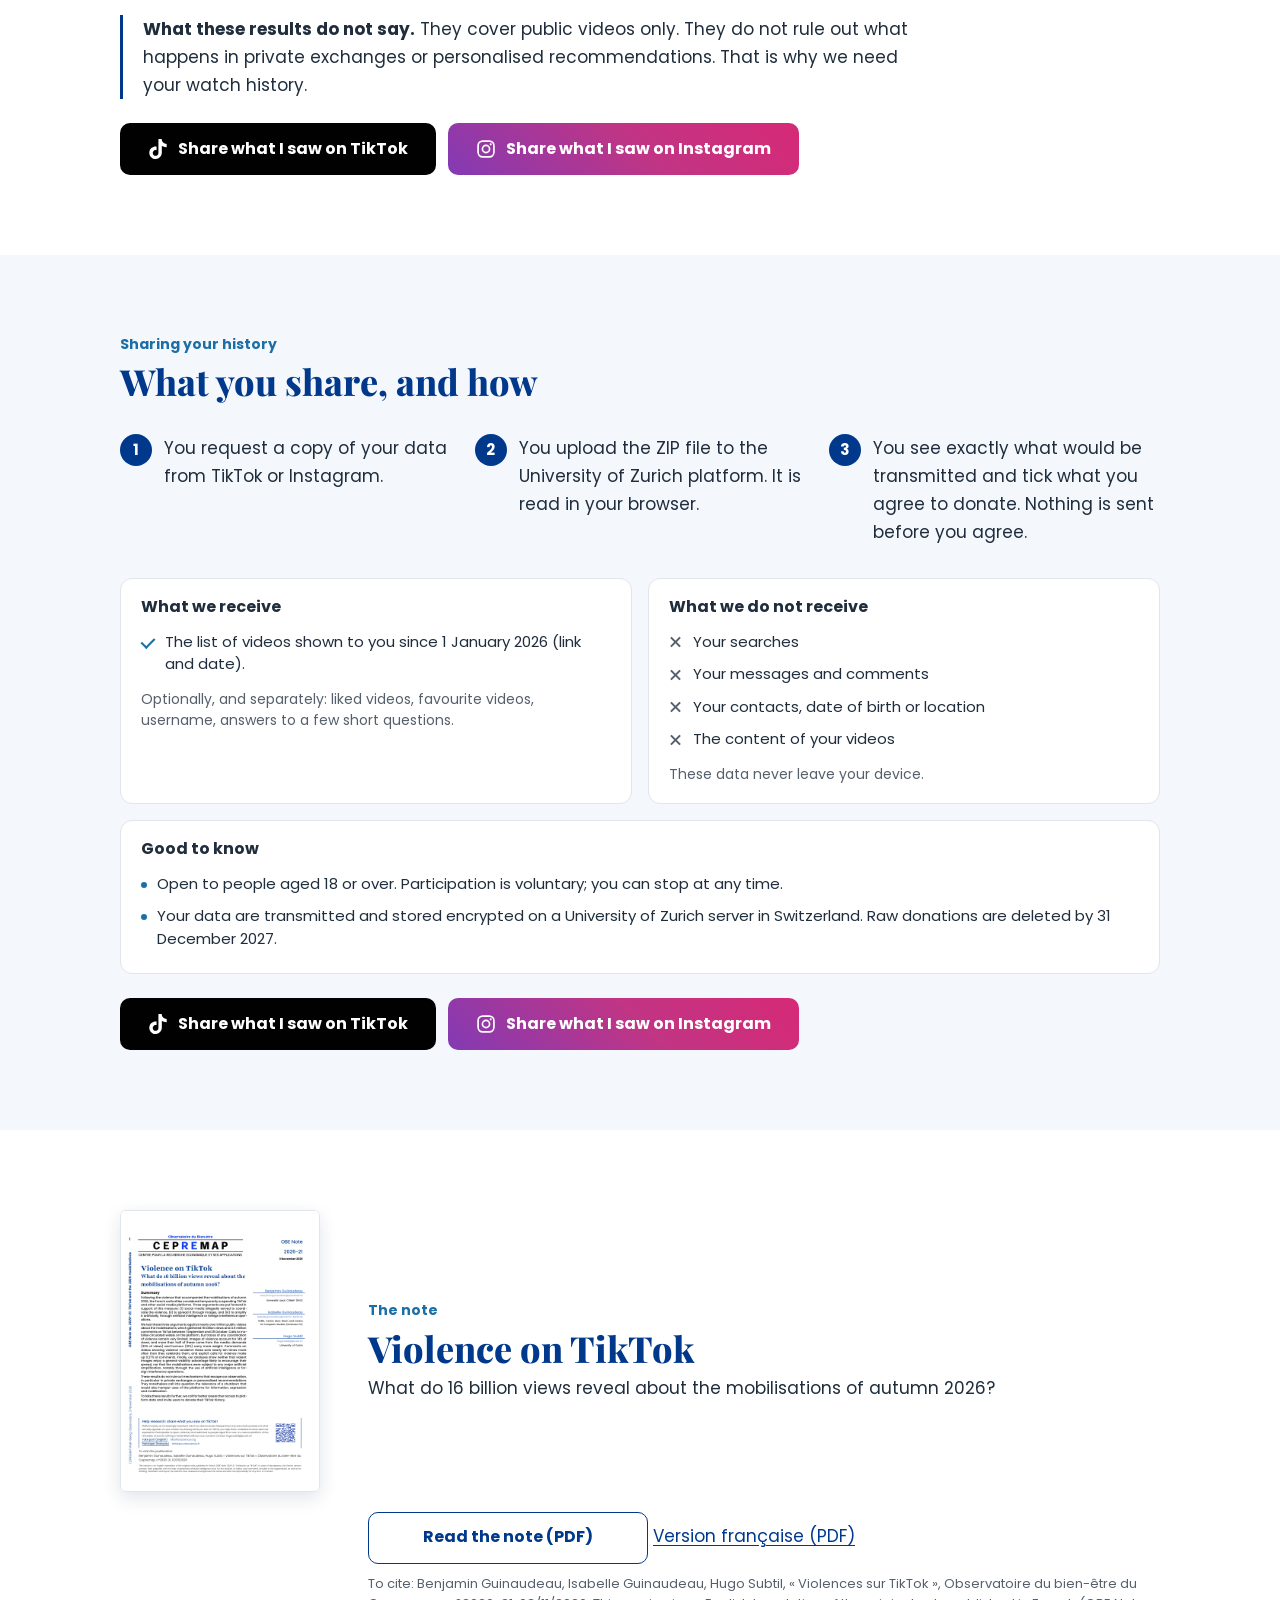
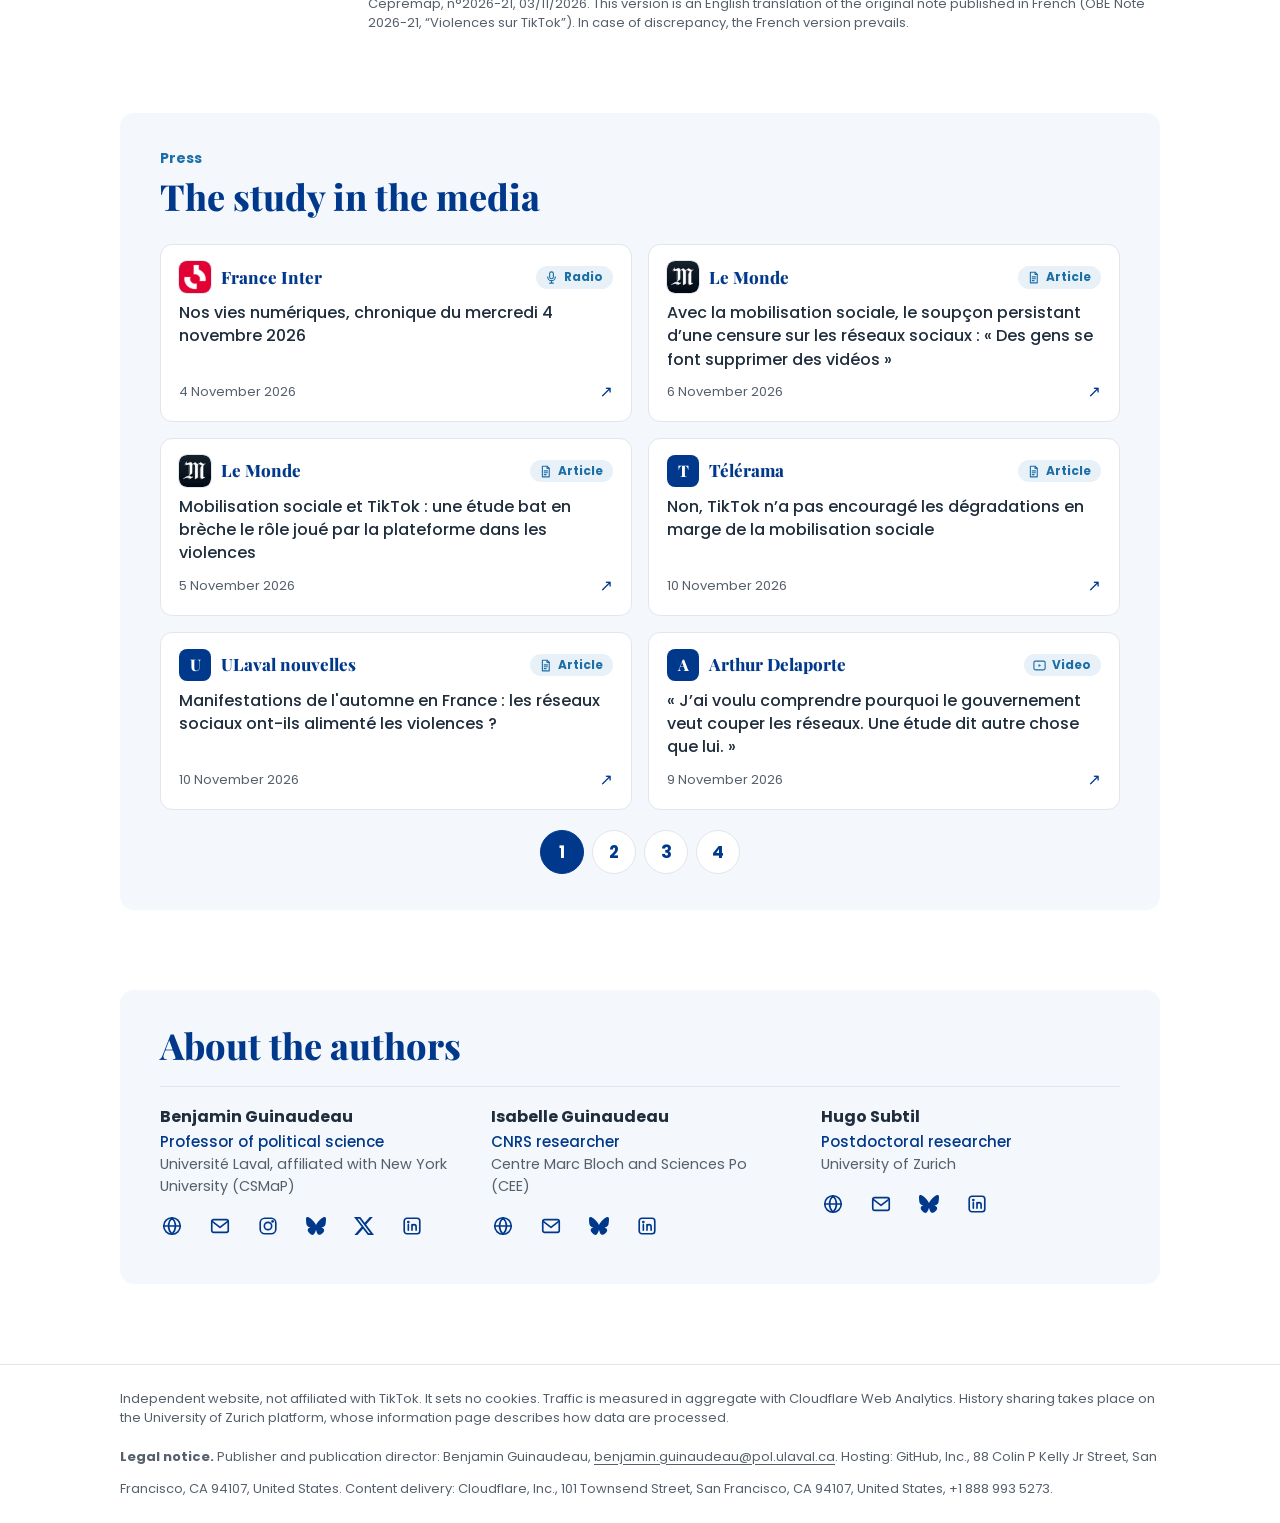
==== commit 05ef0ed8: "Boutons aux couleurs de TikTok et d'Instagram Co-Authored-By: Claude Opus 5.5 <noreply@anthropic.com" ====
--- a/en/index.html
+++ b/en/index.html
@@ -17,7 +17,7 @@
   <meta name="twitter:card" content="summary_large_image">
   <link rel="icon" href="data:image/svg+xml,%3Csvg xmlns='http://www.w3.org/2000/svg' viewBox='0 0 32 32'%3E%3Crect width='32' height='32' rx='6' fill='%2300398C'/%3E%3Crect x='7' y='17' width='5' height='8' fill='%23fff'/%3E%3Crect x='14' y='7' width='5' height='18' fill='%23fff'/%3E%3Crect x='21' y='13' width='5' height='12' fill='%23fff'/%3E%3C/svg%3E">
   <link rel="preload" href="../assets/fonts/playfair-800.woff2" as="font" type="font/woff2" crossorigin>
-  <link rel="stylesheet" href="../assets/style.css?v=11">
+  <link rel="stylesheet" href="../assets/style.css?v=12">
 </head>
 <body>
 
@@ -36,8 +36,8 @@
         <aside class="callout" aria-labelledby="callout-title">
           <h2 id="callout-title">Help us understand what TikTok and Instagram showed their users during the mobilisations of autumn 2026</h2>
           <p>We know what was posted on TikTok, not what each person saw. Your watch history on TikTok and Instagram will let us measure it!</p>
-          <a class="btn" href="https://datadonation.uzh.ch/ddm/studies/tiktok-mouvement-2026/briefing/?lang=en"><svg class="logo" viewBox="0 0 24 24" aria-hidden="true"><path fill="currentColor" d="M12.525.02c1.31-.02 2.61-.01 3.91-.02.08 1.53.63 3.09 1.75 4.17 1.12 1.11 2.7 1.62 4.24 1.79v4.03c-1.44-.05-2.89-.35-4.2-.97-.57-.26-1.1-.59-1.62-.93-.01 2.92.01 5.84-.02 8.75-.08 1.4-.54 2.79-1.35 3.94-1.31 1.92-3.58 3.17-5.91 3.21-1.43.08-2.86-.31-4.08-1.03-2.02-1.19-3.44-3.37-3.65-5.71-.02-.5-.03-1-.01-1.49.18-1.9 1.12-3.72 2.58-4.96 1.66-1.44 3.98-2.13 6.15-1.72.02 1.48-.04 2.96-.04 4.44-.99-.32-2.15-.23-3.02.37-.63.41-1.11 1.04-1.36 1.75-.21.51-.15 1.07-.14 1.61.24 1.64 1.82 3.02 3.5 2.87 1.12-.01 2.19-.66 2.77-1.61.19-.33.4-.67.41-1.06.1-1.79.06-3.57.07-5.36.01-4.03-.01-8.05.02-12.07z"/></svg><span>Share what I saw on TikTok</span></a>
-          <a class="btn" href="https://datadonation.uzh.ch/ddm/studies/instagram-mouvement-2026/briefing/?lang=en"><svg class="logo" viewBox="0 0 24 24" aria-hidden="true" fill="none" stroke="currentColor" stroke-width="2"><rect x="2.5" y="2.5" width="19" height="19" rx="5.5"/><circle cx="12" cy="12" r="4.3"/><circle cx="17.6" cy="6.4" r="1.25" fill="currentColor" stroke="none"/></svg><span>Share what I saw on Instagram</span></a>
+          <a class="btn tt" href="https://datadonation.uzh.ch/ddm/studies/tiktok-mouvement-2026/briefing/?lang=en"><svg class="logo" viewBox="0 0 24 24" aria-hidden="true"><path fill="currentColor" d="M12.525.02c1.31-.02 2.61-.01 3.91-.02.08 1.53.63 3.09 1.75 4.17 1.12 1.11 2.7 1.62 4.24 1.79v4.03c-1.44-.05-2.89-.35-4.2-.97-.57-.26-1.1-.59-1.62-.93-.01 2.92.01 5.84-.02 8.75-.08 1.4-.54 2.79-1.35 3.94-1.31 1.92-3.58 3.17-5.91 3.21-1.43.08-2.86-.31-4.08-1.03-2.02-1.19-3.44-3.37-3.65-5.71-.02-.5-.03-1-.01-1.49.18-1.9 1.12-3.72 2.58-4.96 1.66-1.44 3.98-2.13 6.15-1.72.02 1.48-.04 2.96-.04 4.44-.99-.32-2.15-.23-3.02.37-.63.41-1.11 1.04-1.36 1.75-.21.51-.15 1.07-.14 1.61.24 1.64 1.82 3.02 3.5 2.87 1.12-.01 2.19-.66 2.77-1.61.19-.33.4-.67.41-1.06.1-1.79.06-3.57.07-5.36.01-4.03-.01-8.05.02-12.07z"/></svg><span>Share what I saw on TikTok</span></a>
+          <a class="btn ig" href="https://datadonation.uzh.ch/ddm/studies/instagram-mouvement-2026/briefing/?lang=en"><svg class="logo" viewBox="0 0 24 24" aria-hidden="true" fill="none" stroke="currentColor" stroke-width="2"><rect x="2.5" y="2.5" width="19" height="19" rx="5.5"/><circle cx="12" cy="12" r="4.3"/><circle cx="17.6" cy="6.4" r="1.25" fill="currentColor" stroke="none"/></svg><span>Share what I saw on Instagram</span></a>
           <ul class="facts"><li>About 5 minutes</li><li>University of Zurich platform</li></ul>
           <a class="touch" href="#share">What you share, in detail</a>
         </aside>
@@ -183,7 +183,7 @@
         </div>
 
         <p class="limit"><strong>What these results do not say.</strong> They cover public videos only. They do not rule out what happens in private exchanges or personalised recommendations. That is why we need your watch history.</p>
-        <div class="limit-cta desk-only"><a class="btn inline" href="https://datadonation.uzh.ch/ddm/studies/tiktok-mouvement-2026/briefing/?lang=en"><svg class="logo" viewBox="0 0 24 24" aria-hidden="true"><path fill="currentColor" d="M12.525.02c1.31-.02 2.61-.01 3.91-.02.08 1.53.63 3.09 1.75 4.17 1.12 1.11 2.7 1.62 4.24 1.79v4.03c-1.44-.05-2.89-.35-4.2-.97-.57-.26-1.1-.59-1.62-.93-.01 2.92.01 5.84-.02 8.75-.08 1.4-.54 2.79-1.35 3.94-1.31 1.92-3.58 3.17-5.91 3.21-1.43.08-2.86-.31-4.08-1.03-2.02-1.19-3.44-3.37-3.65-5.71-.02-.5-.03-1-.01-1.49.18-1.9 1.12-3.72 2.58-4.96 1.66-1.44 3.98-2.13 6.15-1.72.02 1.48-.04 2.96-.04 4.44-.99-.32-2.15-.23-3.02.37-.63.41-1.11 1.04-1.36 1.75-.21.51-.15 1.07-.14 1.61.24 1.64 1.82 3.02 3.5 2.87 1.12-.01 2.19-.66 2.77-1.61.19-.33.4-.67.41-1.06.1-1.79.06-3.57.07-5.36.01-4.03-.01-8.05.02-12.07z"/></svg><span>Share what I saw on TikTok</span></a><a class="btn inline" href="https://datadonation.uzh.ch/ddm/studies/instagram-mouvement-2026/briefing/?lang=en"><svg class="logo" viewBox="0 0 24 24" aria-hidden="true" fill="none" stroke="currentColor" stroke-width="2"><rect x="2.5" y="2.5" width="19" height="19" rx="5.5"/><circle cx="12" cy="12" r="4.3"/><circle cx="17.6" cy="6.4" r="1.25" fill="currentColor" stroke="none"/></svg><span>Share what I saw on Instagram</span></a></div>
+        <div class="limit-cta desk-only"><a class="btn inline tt" href="https://datadonation.uzh.ch/ddm/studies/tiktok-mouvement-2026/briefing/?lang=en"><svg class="logo" viewBox="0 0 24 24" aria-hidden="true"><path fill="currentColor" d="M12.525.02c1.31-.02 2.61-.01 3.91-.02.08 1.53.63 3.09 1.75 4.17 1.12 1.11 2.7 1.62 4.24 1.79v4.03c-1.44-.05-2.89-.35-4.2-.97-.57-.26-1.1-.59-1.62-.93-.01 2.92.01 5.84-.02 8.75-.08 1.4-.54 2.79-1.35 3.94-1.31 1.92-3.58 3.17-5.91 3.21-1.43.08-2.86-.31-4.08-1.03-2.02-1.19-3.44-3.37-3.65-5.71-.02-.5-.03-1-.01-1.49.18-1.9 1.12-3.72 2.58-4.96 1.66-1.44 3.98-2.13 6.15-1.72.02 1.48-.04 2.96-.04 4.44-.99-.32-2.15-.23-3.02.37-.63.41-1.11 1.04-1.36 1.75-.21.51-.15 1.07-.14 1.61.24 1.64 1.82 3.02 3.5 2.87 1.12-.01 2.19-.66 2.77-1.61.19-.33.4-.67.41-1.06.1-1.79.06-3.57.07-5.36.01-4.03-.01-8.05.02-12.07z"/></svg><span>Share what I saw on TikTok</span></a><a class="btn inline ig" href="https://datadonation.uzh.ch/ddm/studies/instagram-mouvement-2026/briefing/?lang=en"><svg class="logo" viewBox="0 0 24 24" aria-hidden="true" fill="none" stroke="currentColor" stroke-width="2"><rect x="2.5" y="2.5" width="19" height="19" rx="5.5"/><circle cx="12" cy="12" r="4.3"/><circle cx="17.6" cy="6.4" r="1.25" fill="currentColor" stroke="none"/></svg><span>Share what I saw on Instagram</span></a></div>
       </div>
     </section>
 
@@ -212,11 +212,11 @@
           <h3>Good to know</h3>
           <ul><li>Open to people aged 18 or over. Participation is voluntary; you can stop at any time.</li><li>Your data are transmitted and stored encrypted on a University of Zurich server in Switzerland. Raw donations are deleted by 31 December 2027.</li></ul>
         </div>
-        <div class="share-cta desk-only"><a class="btn inline" href="https://datadonation.uzh.ch/ddm/studies/tiktok-mouvement-2026/briefing/?lang=en"><svg class="logo" viewBox="0 0 24 24" aria-hidden="true"><path fill="currentColor" d="M12.525.02c1.31-.02 2.61-.01 3.91-.02.08 1.53.63 3.09 1.75 4.17 1.12 1.11 2.7 1.62 4.24 1.79v4.03c-1.44-.05-2.89-.35-4.2-.97-.57-.26-1.1-.59-1.62-.93-.01 2.92.01 5.84-.02 8.75-.08 1.4-.54 2.79-1.35 3.94-1.31 1.92-3.58 3.17-5.91 3.21-1.43.08-2.86-.31-4.08-1.03-2.02-1.19-3.44-3.37-3.65-5.71-.02-.5-.03-1-.01-1.49.18-1.9 1.12-3.72 2.58-4.96 1.66-1.44 3.98-2.13 6.15-1.72.02 1.48-.04 2.96-.04 4.44-.99-.32-2.15-.23-3.02.37-.63.41-1.11 1.04-1.36 1.75-.21.51-.15 1.07-.14 1.61.24 1.64 1.82 3.02 3.5 2.87 1.12-.01 2.19-.66 2.77-1.61.19-.33.4-.67.41-1.06.1-1.79.06-3.57.07-5.36.01-4.03-.01-8.05.02-12.07z"/></svg><span>Share what I saw on TikTok</span></a><a class="btn inline" href="https://datadonation.uzh.ch/ddm/studies/instagram-mouvement-2026/briefing/?lang=en"><svg class="logo" viewBox="0 0 24 24" aria-hidden="true" fill="none" stroke="currentColor" stroke-width="2"><rect x="2.5" y="2.5" width="19" height="19" rx="5.5"/><circle cx="12" cy="12" r="4.3"/><circle cx="17.6" cy="6.4" r="1.25" fill="currentColor" stroke="none"/></svg><span>Share what I saw on Instagram</span></a></div>
+        <div class="share-cta desk-only"><a class="btn inline tt" href="https://datadonation.uzh.ch/ddm/studies/tiktok-mouvement-2026/briefing/?lang=en"><svg class="logo" viewBox="0 0 24 24" aria-hidden="true"><path fill="currentColor" d="M12.525.02c1.31-.02 2.61-.01 3.91-.02.08 1.53.63 3.09 1.75 4.17 1.12 1.11 2.7 1.62 4.24 1.79v4.03c-1.44-.05-2.89-.35-4.2-.97-.57-.26-1.1-.59-1.62-.93-.01 2.92.01 5.84-.02 8.75-.08 1.4-.54 2.79-1.35 3.94-1.31 1.92-3.58 3.17-5.91 3.21-1.43.08-2.86-.31-4.08-1.03-2.02-1.19-3.44-3.37-3.65-5.71-.02-.5-.03-1-.01-1.49.18-1.9 1.12-3.72 2.58-4.96 1.66-1.44 3.98-2.13 6.15-1.72.02 1.48-.04 2.96-.04 4.44-.99-.32-2.15-.23-3.02.37-.63.41-1.11 1.04-1.36 1.75-.21.51-.15 1.07-.14 1.61.24 1.64 1.82 3.02 3.5 2.87 1.12-.01 2.19-.66 2.77-1.61.19-.33.4-.67.41-1.06.1-1.79.06-3.57.07-5.36.01-4.03-.01-8.05.02-12.07z"/></svg><span>Share what I saw on TikTok</span></a><a class="btn inline ig" href="https://datadonation.uzh.ch/ddm/studies/instagram-mouvement-2026/briefing/?lang=en"><svg class="logo" viewBox="0 0 24 24" aria-hidden="true" fill="none" stroke="currentColor" stroke-width="2"><rect x="2.5" y="2.5" width="19" height="19" rx="5.5"/><circle cx="12" cy="12" r="4.3"/><circle cx="17.6" cy="6.4" r="1.25" fill="currentColor" stroke="none"/></svg><span>Share what I saw on Instagram</span></a></div>
       </div>
     </section>
 
-    <div class="sticky-cta"><p>Share what I saw on:</p><div class="pair"><a class="btn" href="https://datadonation.uzh.ch/ddm/studies/tiktok-mouvement-2026/briefing/?lang=en"><svg class="logo" viewBox="0 0 24 24" aria-hidden="true"><path fill="currentColor" d="M12.525.02c1.31-.02 2.61-.01 3.91-.02.08 1.53.63 3.09 1.75 4.17 1.12 1.11 2.7 1.62 4.24 1.79v4.03c-1.44-.05-2.89-.35-4.2-.97-.57-.26-1.1-.59-1.62-.93-.01 2.92.01 5.84-.02 8.75-.08 1.4-.54 2.79-1.35 3.94-1.31 1.92-3.58 3.17-5.91 3.21-1.43.08-2.86-.31-4.08-1.03-2.02-1.19-3.44-3.37-3.65-5.71-.02-.5-.03-1-.01-1.49.18-1.9 1.12-3.72 2.58-4.96 1.66-1.44 3.98-2.13 6.15-1.72.02 1.48-.04 2.96-.04 4.44-.99-.32-2.15-.23-3.02.37-.63.41-1.11 1.04-1.36 1.75-.21.51-.15 1.07-.14 1.61.24 1.64 1.82 3.02 3.5 2.87 1.12-.01 2.19-.66 2.77-1.61.19-.33.4-.67.41-1.06.1-1.79.06-3.57.07-5.36.01-4.03-.01-8.05.02-12.07z"/></svg><span>TikTok</span></a><a class="btn" href="https://datadonation.uzh.ch/ddm/studies/instagram-mouvement-2026/briefing/?lang=en"><svg class="logo" viewBox="0 0 24 24" aria-hidden="true" fill="none" stroke="currentColor" stroke-width="2"><rect x="2.5" y="2.5" width="19" height="19" rx="5.5"/><circle cx="12" cy="12" r="4.3"/><circle cx="17.6" cy="6.4" r="1.25" fill="currentColor" stroke="none"/></svg><span>Instagram</span></a></div></div>
+    <div class="sticky-cta"><p>Share what I saw on:</p><div class="pair"><a class="btn tt" href="https://datadonation.uzh.ch/ddm/studies/tiktok-mouvement-2026/briefing/?lang=en"><svg class="logo" viewBox="0 0 24 24" aria-hidden="true"><path fill="currentColor" d="M12.525.02c1.31-.02 2.61-.01 3.91-.02.08 1.53.63 3.09 1.75 4.17 1.12 1.11 2.7 1.62 4.24 1.79v4.03c-1.44-.05-2.89-.35-4.2-.97-.57-.26-1.1-.59-1.62-.93-.01 2.92.01 5.84-.02 8.75-.08 1.4-.54 2.79-1.35 3.94-1.31 1.92-3.58 3.17-5.91 3.21-1.43.08-2.86-.31-4.08-1.03-2.02-1.19-3.44-3.37-3.65-5.71-.02-.5-.03-1-.01-1.49.18-1.9 1.12-3.72 2.58-4.96 1.66-1.44 3.98-2.13 6.15-1.72.02 1.48-.04 2.96-.04 4.44-.99-.32-2.15-.23-3.02.37-.63.41-1.11 1.04-1.36 1.75-.21.51-.15 1.07-.14 1.61.24 1.64 1.82 3.02 3.5 2.87 1.12-.01 2.19-.66 2.77-1.61.19-.33.4-.67.41-1.06.1-1.79.06-3.57.07-5.36.01-4.03-.01-8.05.02-12.07z"/></svg><span>TikTok</span></a><a class="btn ig" href="https://datadonation.uzh.ch/ddm/studies/instagram-mouvement-2026/briefing/?lang=en"><svg class="logo" viewBox="0 0 24 24" aria-hidden="true" fill="none" stroke="currentColor" stroke-width="2"><rect x="2.5" y="2.5" width="19" height="19" rx="5.5"/><circle cx="12" cy="12" r="4.3"/><circle cx="17.6" cy="6.4" r="1.25" fill="currentColor" stroke="none"/></svg><span>Instagram</span></a></div></div>
   </div>
 
   <section class="note">
--- a/assets/style.css
+++ b/assets/style.css
@@ -46,6 +46,11 @@
 .btn:hover { background: var(--navy-deep); }
 .btn:has(.logo) { display: flex; align-items: center; justify-content: center; gap: 10px; }
 .btn .logo { width: 1.25em; height: 1.25em; flex: none; }
+/* Platform colours: TikTok black, Instagram purple-pink gradient (darkened for white-text contrast) */
+.btn.tt { background: #010101; }
+.btn.tt:hover { background: #2b2b2b; }
+.btn.ig { background: linear-gradient(45deg, #833ab4 0%, #c13584 55%, #d62976 100%); }
+.btn.ig:hover { background: linear-gradient(45deg, #6d2f97 0%, #a42d70 55%, #b8225f 100%); }
 .callout .btn + .btn { margin-top: 10px; }
 .btn:active { transform: translateY(1px); }
 .btn.secondary { background: #fff; color: var(--navy); border: 1.5px solid var(--navy); }
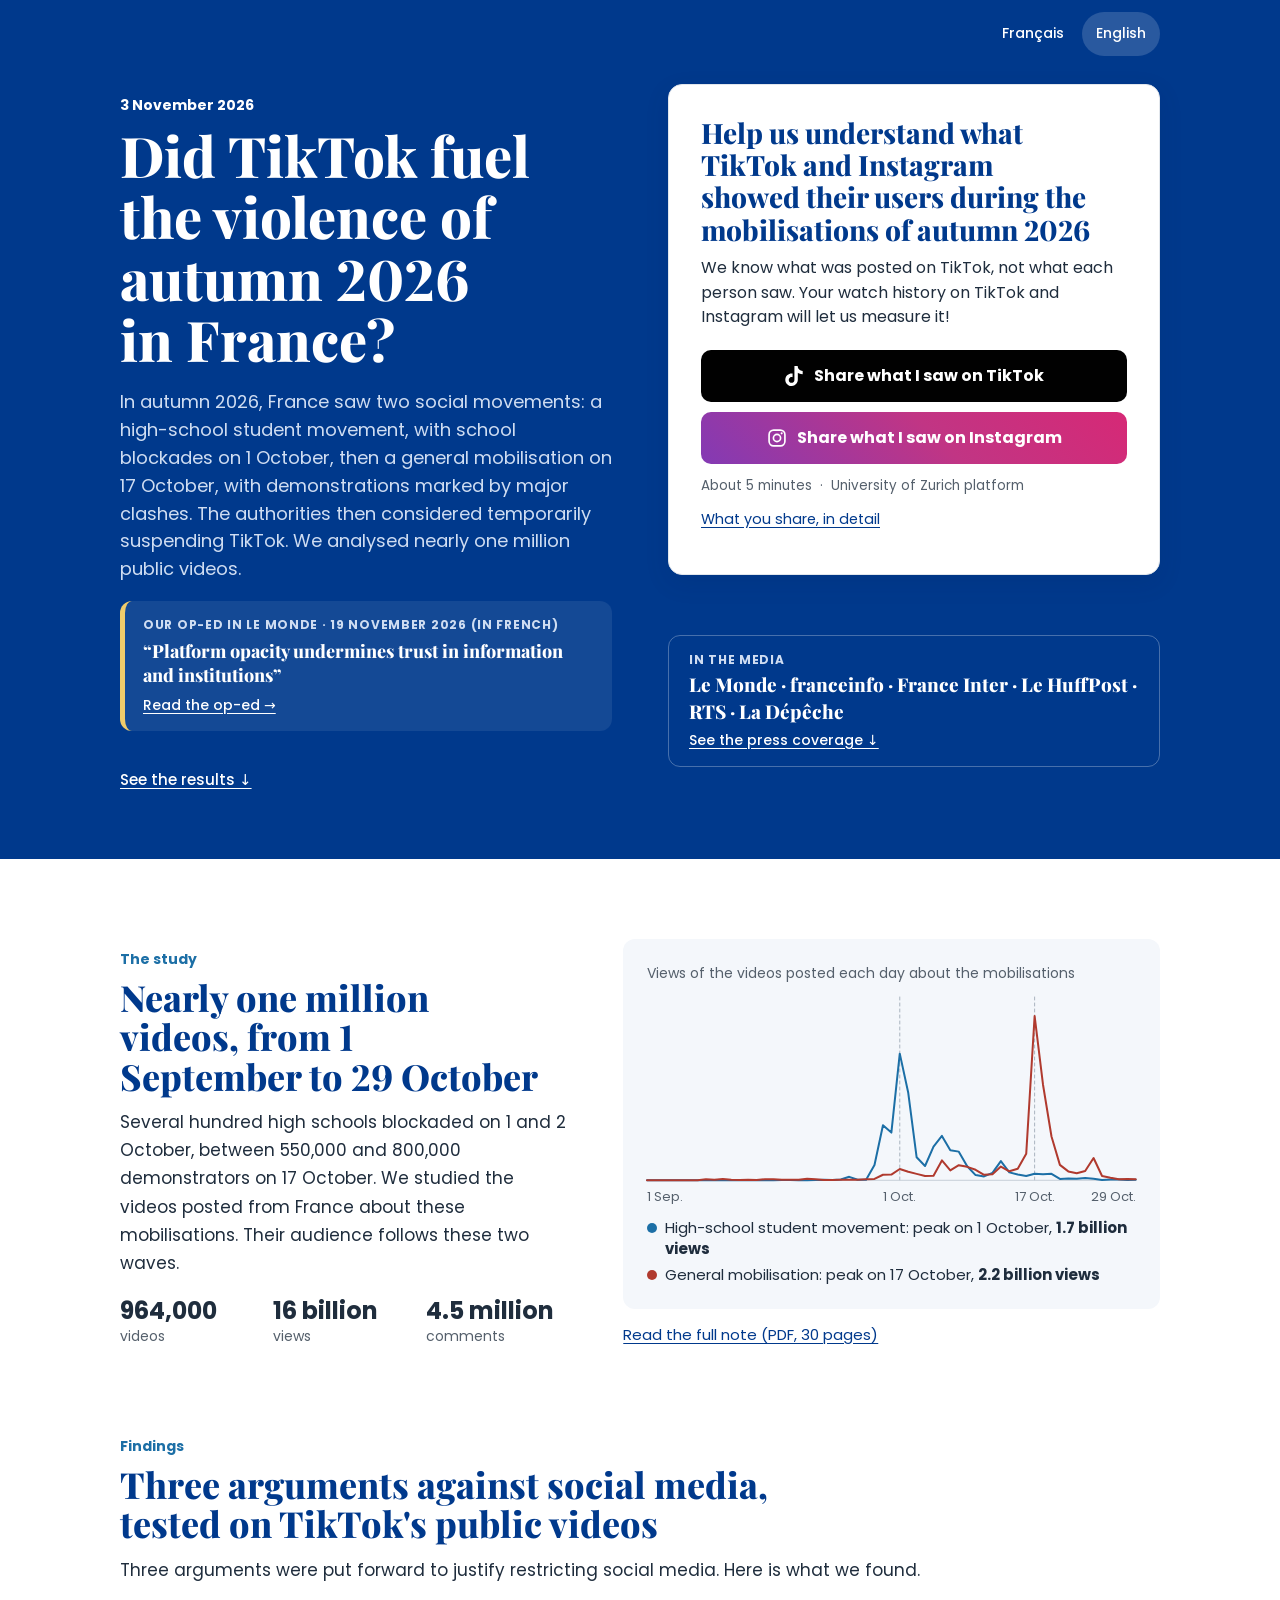
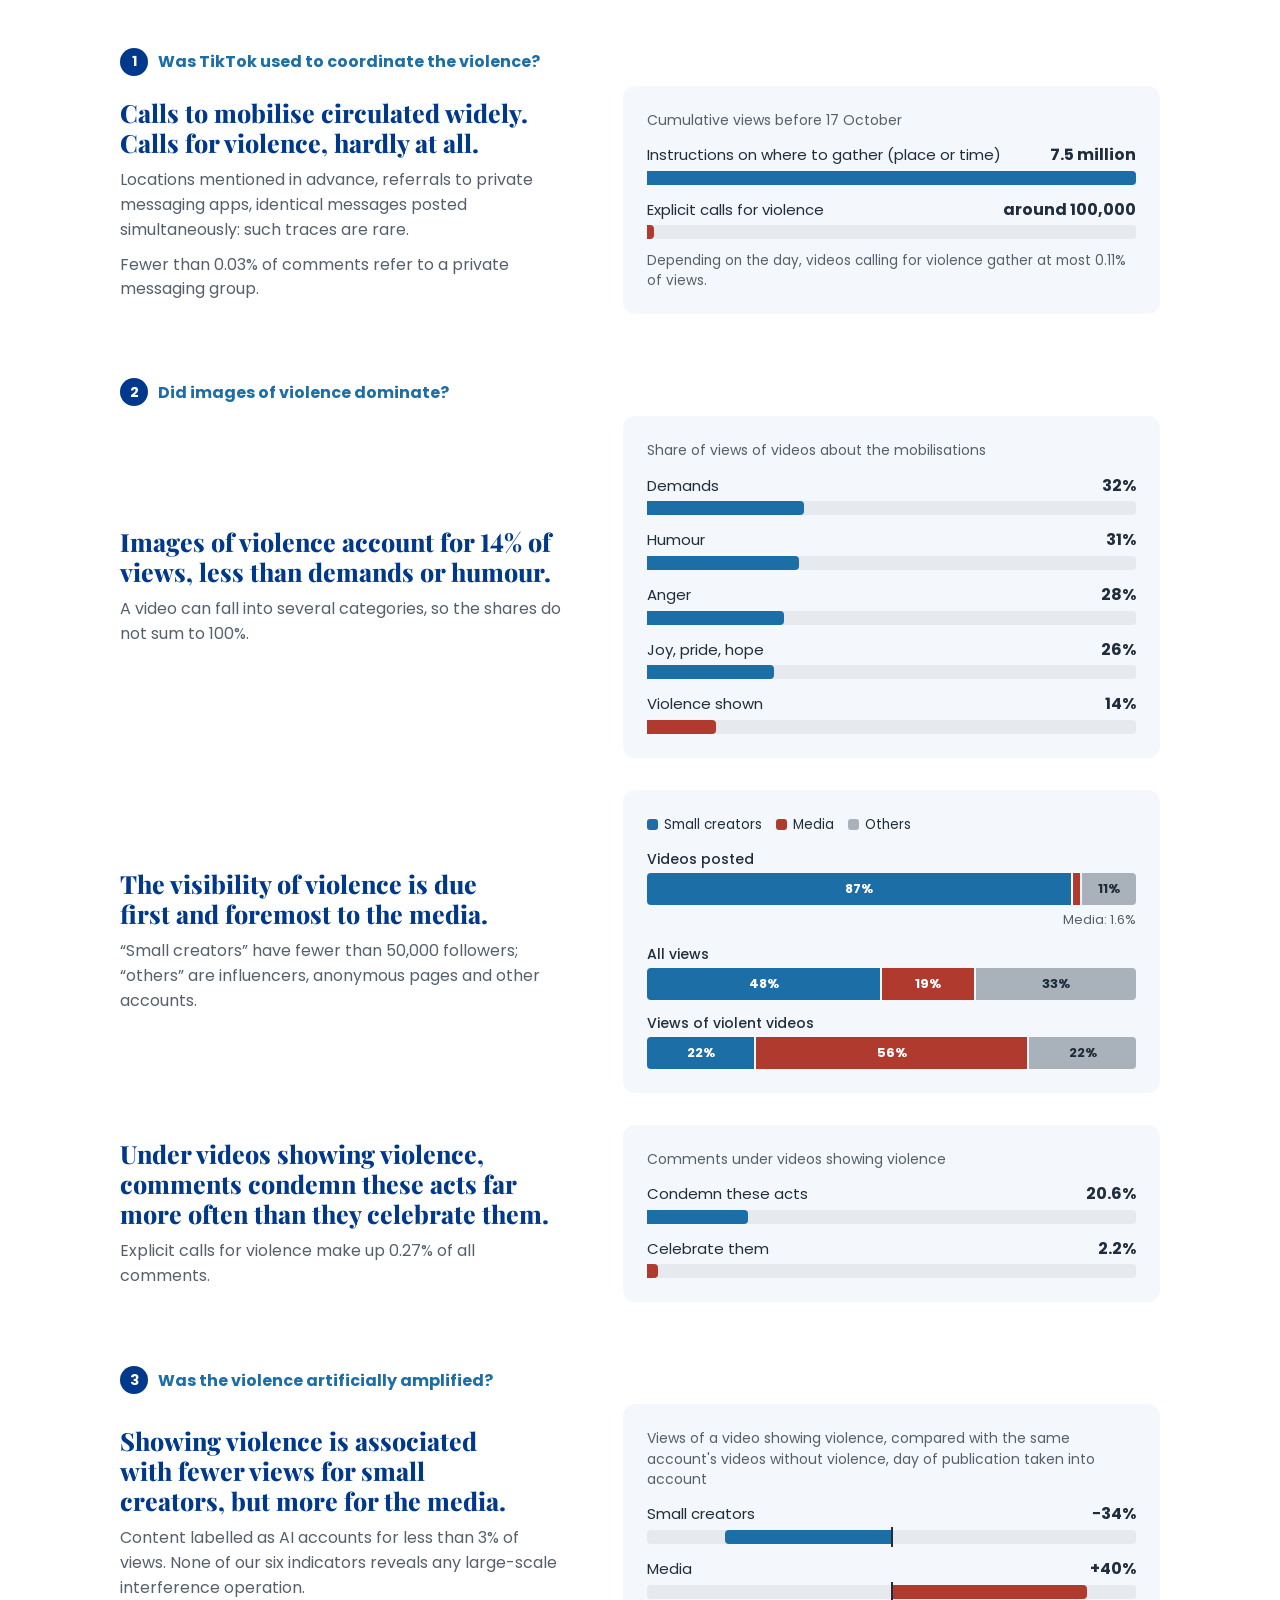
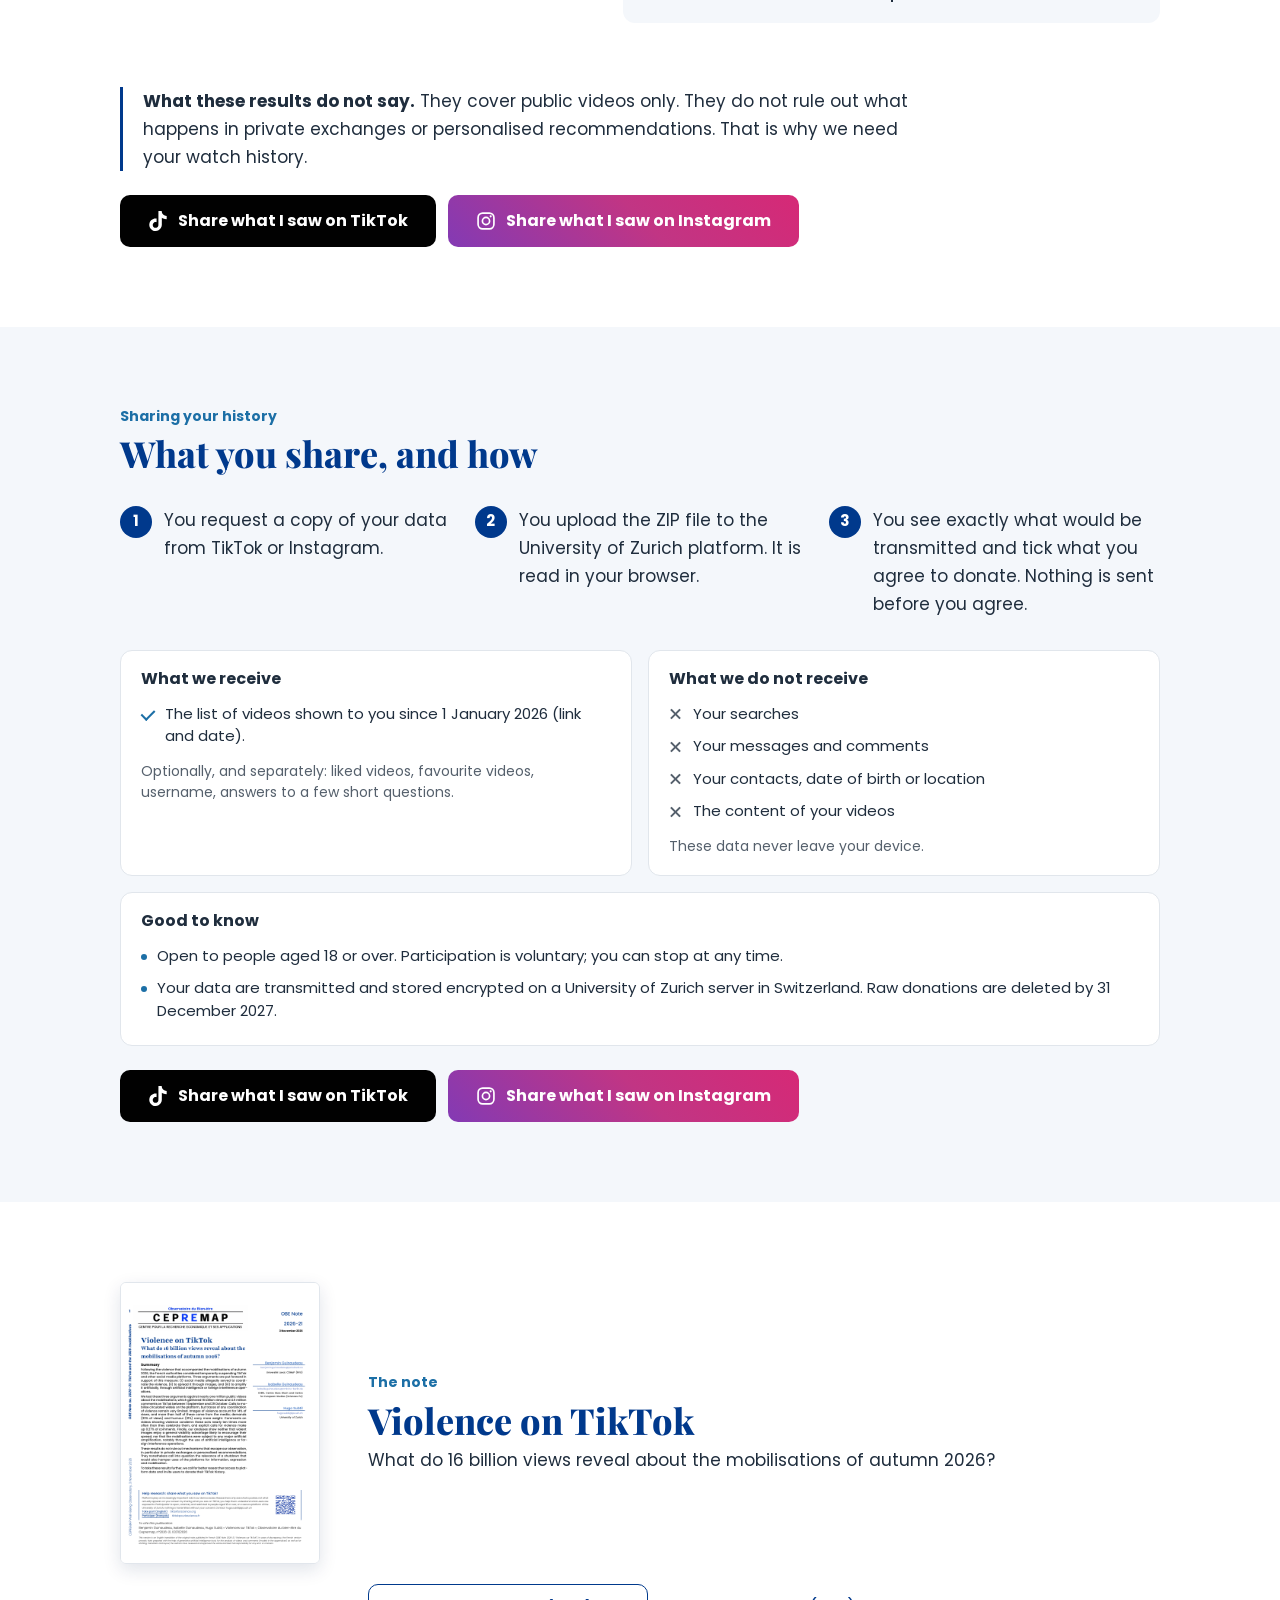
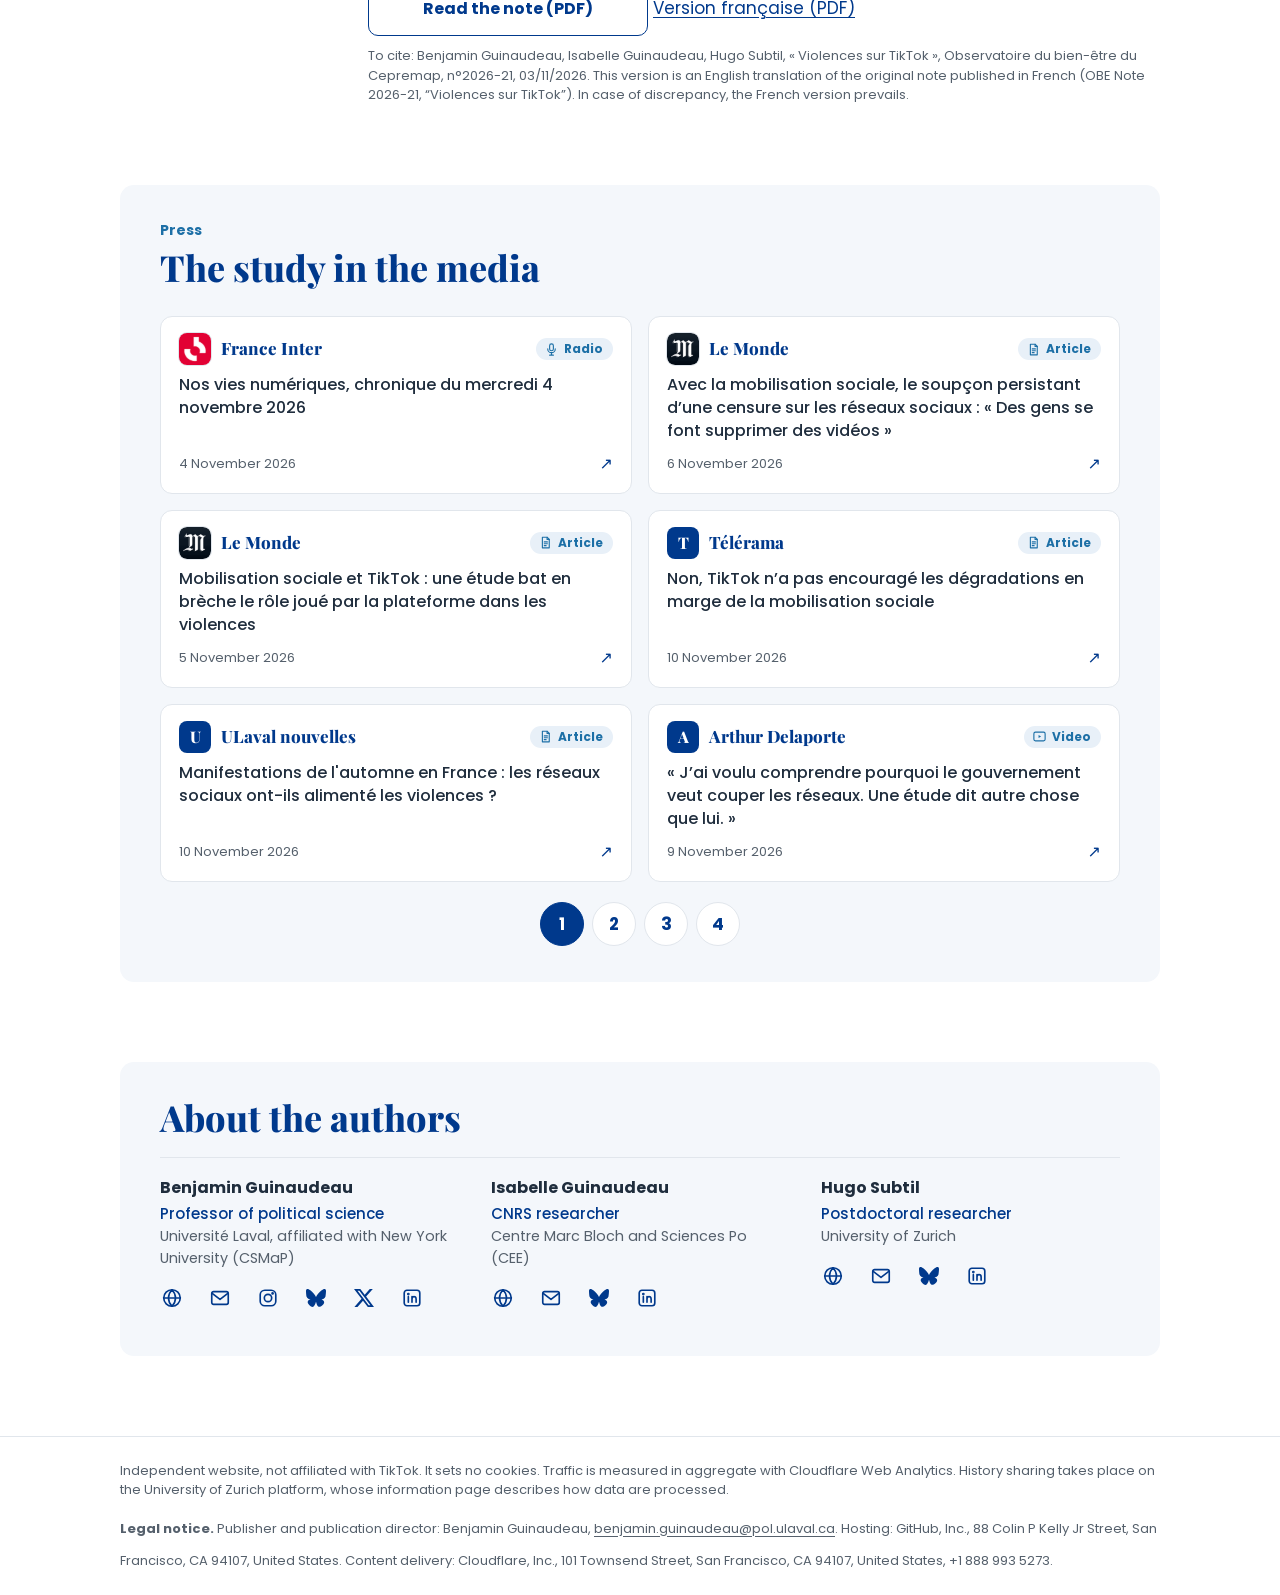
==== commit bd5b824c: "Encadré « Notre tribune dans Le Monde » en haut de la page (FR et EN) Co-Authored-By: Claude Opus 5." ====
--- a/en/index.html
+++ b/en/index.html
@@ -17,7 +17,7 @@
   <meta name="twitter:card" content="summary_large_image">
   <link rel="icon" href="data:image/svg+xml,%3Csvg xmlns='http://www.w3.org/2000/svg' viewBox='0 0 32 32'%3E%3Crect width='32' height='32' rx='6' fill='%2300398C'/%3E%3Crect x='7' y='17' width='5' height='8' fill='%23fff'/%3E%3Crect x='14' y='7' width='5' height='18' fill='%23fff'/%3E%3Crect x='21' y='13' width='5' height='12' fill='%23fff'/%3E%3C/svg%3E">
   <link rel="preload" href="../assets/fonts/playfair-800.woff2" as="font" type="font/woff2" crossorigin>
-  <link rel="stylesheet" href="../assets/style.css?v=12">
+  <link rel="stylesheet" href="../assets/style.css?v=13">
 </head>
 <body>
 
@@ -30,6 +30,7 @@
           <p class="eyebrow">3 November 2026</p>
           <h1>Did TikTok fuel the violence of autumn 2026 in France?</h1>
           <p class="context">In autumn 2026, France saw two social movements: a high-school student movement, with school blockades on 1 October, then a general mobilisation on 17 October, with demonstrations marked by major clashes. The authorities then considered temporarily suspending TikTok. We analysed nearly one million public videos.</p>
+          <a class="tribune-strip" href="https://www.lemonde.fr/idees/article/2026/11/19/soupcons-de-censure-sur-les-reseaux-sociaux-l-opacite-des-plateformes-fragilise-la-confiance-dans-l-information-et-les-institutions_6813339_3232.html" hreflang="fr"><span class="press-strip-label">Our op-ed in Le Monde · 19 November 2026 (in French)</span><span class="tribune-strip-title">“Platform opacity undermines trust in information and institutions”</span><span class="press-strip-go">Read the op-ed →</span></a>
           <a class="touch to-results" href="#results">See the results ↓</a>
         </div>
         <a class="press-strip" href="#press"><span class="press-strip-label">In the media</span><span class="press-strip-names">Le&nbsp;Monde · franceinfo · France&nbsp;Inter · Le&nbsp;HuffPost · RTS · La&nbsp;Dépêche</span><span class="press-strip-go">See the press coverage ↓</span></a>
--- a/assets/style.css
+++ b/assets/style.css
@@ -321,3 +321,8 @@
   .press-box:has(#pp-5:checked) .pager label[for="pp-5"] { background: var(--navy); border-color: var(--navy); color: #fff; }
   .press-box:has(#pp-5:focus-visible) .pager label[for="pp-5"] { outline: 3px solid var(--focus); outline-offset: 2px; }
 }
+
+/* Tribune du Monde (19 nov. 2026), dans le haut de la page */
+.tribune-strip { display: grid; gap: 4px; margin: 18px 0 20px; padding: 14px 18px; max-width: 34rem; border-left: 5px solid #F0CC6B; border-radius: var(--radius-panel); background: rgba(255, 255, 255, .08); color: #fff; text-decoration: none; transition: background-color .15s ease; }
+.tribune-strip:hover { background: rgba(255, 255, 255, .15); }
+.tribune-strip-title { font-family: var(--serif); font-weight: 800; font-size: 1.125rem; line-height: 1.35; }
